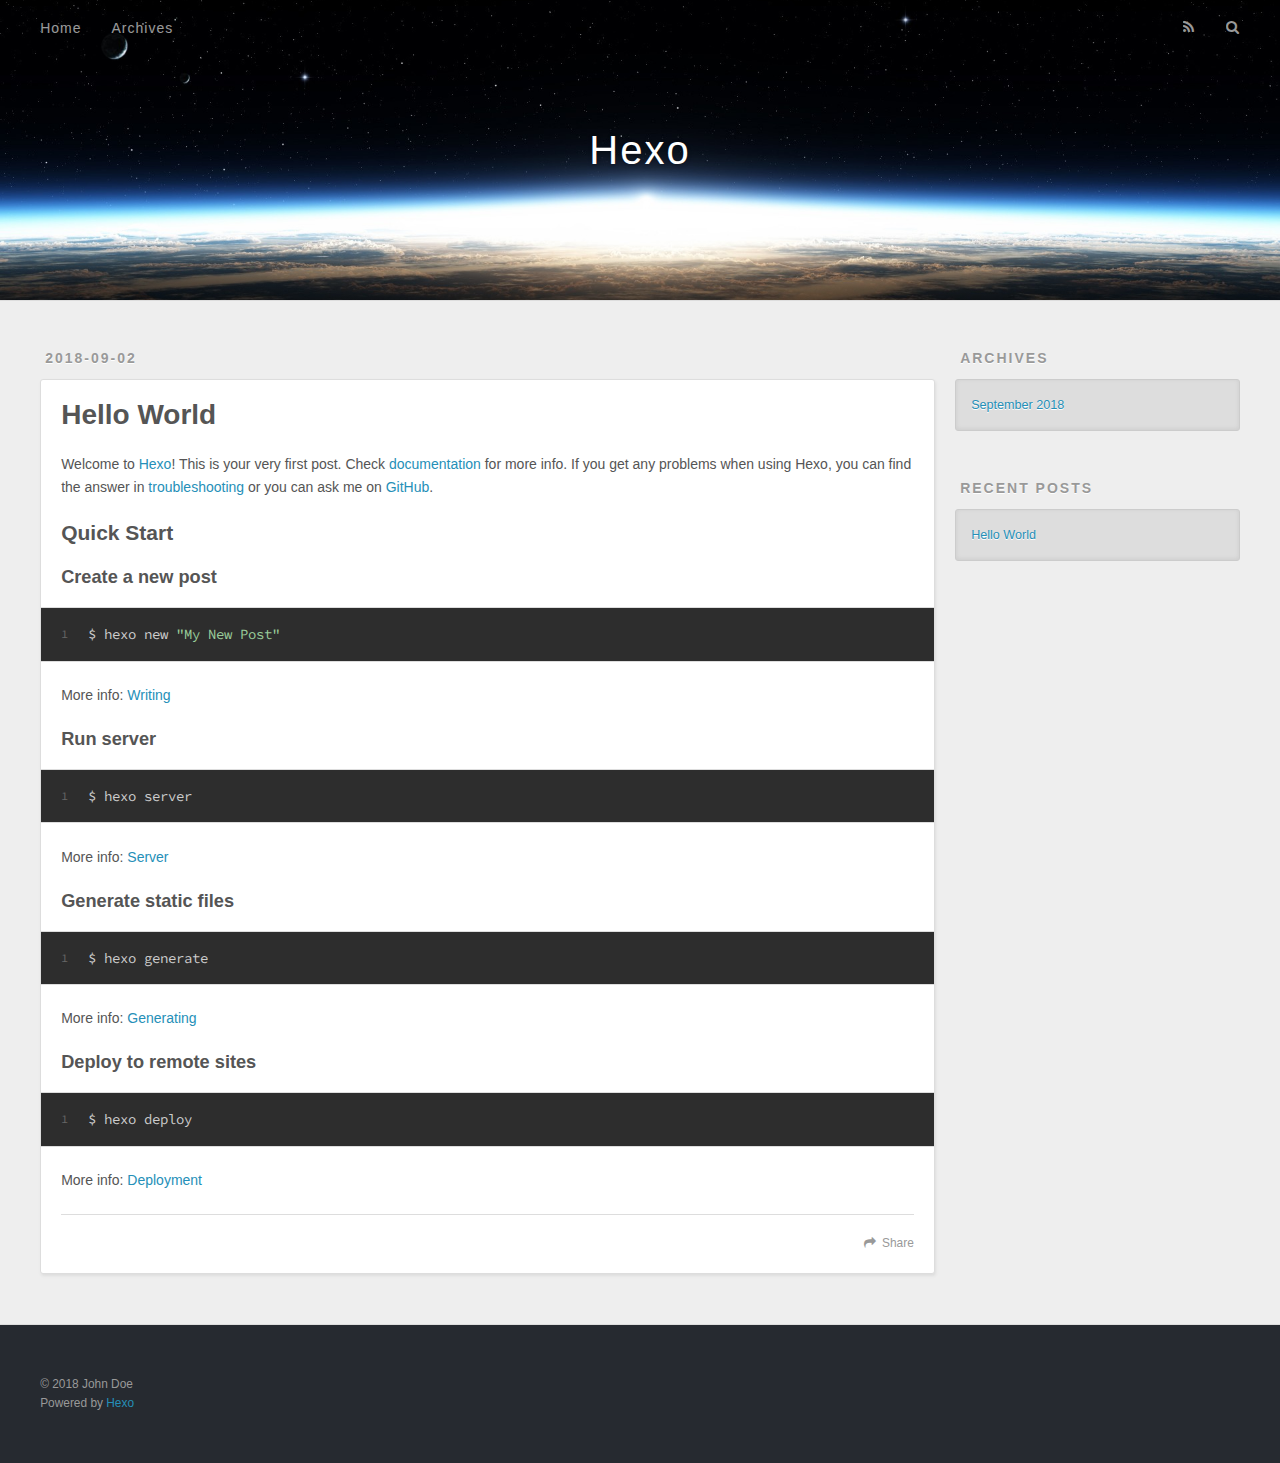
==== index.html @ bed04a7a "Site updated: 2018-09-02 16:09:46" ====
<!DOCTYPE html>
<html>
<head>
  <meta charset="utf-8">
  

  
  <title>Hexo</title>
  <meta name="viewport" content="width=device-width, initial-scale=1, maximum-scale=1">
  <meta property="og:type" content="website">
<meta property="og:title" content="Hexo">
<meta property="og:url" content="http://yoursite.com/index.html">
<meta property="og:site_name" content="Hexo">
<meta property="og:locale" content="default">
<meta name="twitter:card" content="summary">
<meta name="twitter:title" content="Hexo">
  
    <link rel="alternate" href="/atom.xml" title="Hexo" type="application/atom+xml">
  
  
    <link rel="icon" href="/favicon.png">
  
  
    <link href="//fonts.googleapis.com/css?family=Source+Code+Pro" rel="stylesheet" type="text/css">
  
  <link rel="stylesheet" href="/css/style.css">
</head>

<body>
  <div id="container">
    <div id="wrap">
      <header id="header">
  <div id="banner"></div>
  <div id="header-outer" class="outer">
    <div id="header-title" class="inner">
      <h1 id="logo-wrap">
        <a href="/" id="logo">Hexo</a>
      </h1>
      
    </div>
    <div id="header-inner" class="inner">
      <nav id="main-nav">
        <a id="main-nav-toggle" class="nav-icon"></a>
        
          <a class="main-nav-link" href="/">Home</a>
        
          <a class="main-nav-link" href="/archives">Archives</a>
        
      </nav>
      <nav id="sub-nav">
        
          <a id="nav-rss-link" class="nav-icon" href="/atom.xml" title="RSS Feed"></a>
        
        <a id="nav-search-btn" class="nav-icon" title="Search"></a>
      </nav>
      <div id="search-form-wrap">
        <form action="//google.com/search" method="get" accept-charset="UTF-8" class="search-form"><input type="search" name="q" class="search-form-input" placeholder="Search"><button type="submit" class="search-form-submit">&#xF002;</button><input type="hidden" name="sitesearch" value="http://yoursite.com"></form>
      </div>
    </div>
  </div>
</header>
      <div class="outer">
        <section id="main">
  
    <article id="post-hello-world" class="article article-type-post" itemscope itemprop="blogPost">
  <div class="article-meta">
    <a href="/2018/09/02/hello-world/" class="article-date">
  <time datetime="2018-09-02T07:50:26.302Z" itemprop="datePublished">2018-09-02</time>
</a>
    
  </div>
  <div class="article-inner">
    
    
      <header class="article-header">
        
  
    <h1 itemprop="name">
      <a class="article-title" href="/2018/09/02/hello-world/">Hello World</a>
    </h1>
  

      </header>
    
    <div class="article-entry" itemprop="articleBody">
      
        <p>Welcome to <a href="https://hexo.io/" target="_blank" rel="noopener">Hexo</a>! This is your very first post. Check <a href="https://hexo.io/docs/" target="_blank" rel="noopener">documentation</a> for more info. If you get any problems when using Hexo, you can find the answer in <a href="https://hexo.io/docs/troubleshooting.html" target="_blank" rel="noopener">troubleshooting</a> or you can ask me on <a href="https://github.com/hexojs/hexo/issues" target="_blank" rel="noopener">GitHub</a>.</p>
<h2 id="Quick-Start"><a href="#Quick-Start" class="headerlink" title="Quick Start"></a>Quick Start</h2><h3 id="Create-a-new-post"><a href="#Create-a-new-post" class="headerlink" title="Create a new post"></a>Create a new post</h3><figure class="highlight bash"><table><tr><td class="gutter"><pre><span class="line">1</span><br></pre></td><td class="code"><pre><span class="line">$ hexo new <span class="string">"My New Post"</span></span><br></pre></td></tr></table></figure>
<p>More info: <a href="https://hexo.io/docs/writing.html" target="_blank" rel="noopener">Writing</a></p>
<h3 id="Run-server"><a href="#Run-server" class="headerlink" title="Run server"></a>Run server</h3><figure class="highlight bash"><table><tr><td class="gutter"><pre><span class="line">1</span><br></pre></td><td class="code"><pre><span class="line">$ hexo server</span><br></pre></td></tr></table></figure>
<p>More info: <a href="https://hexo.io/docs/server.html" target="_blank" rel="noopener">Server</a></p>
<h3 id="Generate-static-files"><a href="#Generate-static-files" class="headerlink" title="Generate static files"></a>Generate static files</h3><figure class="highlight bash"><table><tr><td class="gutter"><pre><span class="line">1</span><br></pre></td><td class="code"><pre><span class="line">$ hexo generate</span><br></pre></td></tr></table></figure>
<p>More info: <a href="https://hexo.io/docs/generating.html" target="_blank" rel="noopener">Generating</a></p>
<h3 id="Deploy-to-remote-sites"><a href="#Deploy-to-remote-sites" class="headerlink" title="Deploy to remote sites"></a>Deploy to remote sites</h3><figure class="highlight bash"><table><tr><td class="gutter"><pre><span class="line">1</span><br></pre></td><td class="code"><pre><span class="line">$ hexo deploy</span><br></pre></td></tr></table></figure>
<p>More info: <a href="https://hexo.io/docs/deployment.html" target="_blank" rel="noopener">Deployment</a></p>

      
    </div>
    <footer class="article-footer">
      <a data-url="http://yoursite.com/2018/09/02/hello-world/" data-id="cjlkksanm0000q4yi7yy5j9jj" class="article-share-link">Share</a>
      
      
    </footer>
  </div>
  
</article>


  


</section>
        
          <aside id="sidebar">
  
    

  
    

  
    
  
    
  <div class="widget-wrap">
    <h3 class="widget-title">Archives</h3>
    <div class="widget">
      <ul class="archive-list"><li class="archive-list-item"><a class="archive-list-link" href="/archives/2018/09/">September 2018</a></li></ul>
    </div>
  </div>


  
    
  <div class="widget-wrap">
    <h3 class="widget-title">Recent Posts</h3>
    <div class="widget">
      <ul>
        
          <li>
            <a href="/2018/09/02/hello-world/">Hello World</a>
          </li>
        
      </ul>
    </div>
  </div>

  
</aside>
        
      </div>
      <footer id="footer">
  
  <div class="outer">
    <div id="footer-info" class="inner">
      &copy; 2018 John Doe<br>
      Powered by <a href="http://hexo.io/" target="_blank">Hexo</a>
    </div>
  </div>
</footer>
    </div>
    <nav id="mobile-nav">
  
    <a href="/" class="mobile-nav-link">Home</a>
  
    <a href="/archives" class="mobile-nav-link">Archives</a>
  
</nav>
    

<script src="//ajax.googleapis.com/ajax/libs/jquery/2.0.3/jquery.min.js"></script>


  <link rel="stylesheet" href="/fancybox/jquery.fancybox.css">
  <script src="/fancybox/jquery.fancybox.pack.js"></script>


<script src="/js/script.js"></script>



  </div>
</body>
</html>
---- css/style.css ----
body {
  width: 100%;
}
body:before,
body:after {
  content: "";
  display: table;
}
body:after {
  clear: both;
}
html,
body,
div,
span,
applet,
object,
iframe,
h1,
h2,
h3,
h4,
h5,
h6,
p,
blockquote,
pre,
a,
abbr,
acronym,
address,
big,
cite,
code,
del,
dfn,
em,
img,
ins,
kbd,
q,
s,
samp,
small,
strike,
strong,
sub,
sup,
tt,
var,
dl,
dt,
dd,
ol,
ul,
li,
fieldset,
form,
label,
legend,
table,
caption,
tbody,
tfoot,
thead,
tr,
th,
td {
  margin: 0;
  padding: 0;
  border: 0;
  outline: 0;
  font-weight: inherit;
  font-style: inherit;
  font-family: inherit;
  font-size: 100%;
  vertical-align: baseline;
}
body {
  line-height: 1;
  color: #000;
  background: #fff;
}
ol,
ul {
  list-style: none;
}
table {
  border-collapse: separate;
  border-spacing: 0;
  vertical-align: middle;
}
caption,
th,
td {
  text-align: left;
  font-weight: normal;
  vertical-align: middle;
}
a img {
  border: none;
}
input,
button {
  margin: 0;
  padding: 0;
}
input::-moz-focus-inner,
button::-moz-focus-inner {
  border: 0;
  padding: 0;
}
@font-face {
  font-family: FontAwesome;
  font-style: normal;
  font-weight: normal;
  src: url("fonts/fontawesome-webfont.eot?v=#4.0.3");
  src: url("fonts/fontawesome-webfont.eot?#iefix&v=#4.0.3") format("embedded-opentype"), url("fonts/fontawesome-webfont.woff?v=#4.0.3") format("woff"), url("fonts/fontawesome-webfont.ttf?v=#4.0.3") format("truetype"), url("fonts/fontawesome-webfont.svg#fontawesomeregular?v=#4.0.3") format("svg");
}
html,
body,
#container {
  height: 100%;
}
body {
  background: #eee;
  font: 14px -apple-system, BlinkMacSystemFont, "Segoe UI", "Roboto", "Oxygen", "Ubuntu", "Cantarell", "Fira Sans", "Droid Sans", "Helvetica Neue", sans-serif;
  -webkit-text-size-adjust: 100%;
}
.outer {
  max-width: 1220px;
  margin: 0 auto;
  padding: 0 20px;
}
.outer:before,
.outer:after {
  content: "";
  display: table;
}
.outer:after {
  clear: both;
}
.inner {
  display: inline;
  float: left;
  width: 98.33333333333333%;
  margin: 0 0.833333333333333%;
}
.left,
.alignleft {
  float: left;
}
.right,
.alignright {
  float: right;
}
.clear {
  clear: both;
}
#container {
  position: relative;
}
.mobile-nav-on {
  overflow: hidden;
}
#wrap {
  height: 100%;
  width: 100%;
  position: absolute;
  top: 0;
  left: 0;
  -webkit-transition: 0.2s ease-out;
  -moz-transition: 0.2s ease-out;
  -ms-transition: 0.2s ease-out;
  transition: 0.2s ease-out;
  z-index: 1;
  background: #eee;
}
.mobile-nav-on #wrap {
  left: 280px;
}
@media screen and (min-width: 768px) {
  #main {
    display: inline;
    float: left;
    width: 73.33333333333333%;
    margin: 0 0.833333333333333%;
  }
}
.article-date,
.article-category-link,
.archive-year,
.widget-title {
  text-decoration: none;
  text-transform: uppercase;
  letter-spacing: 2px;
  color: #999;
  margin-bottom: 1em;
  margin-left: 5px;
  line-height: 1em;
  text-shadow: 0 1px #fff;
  font-weight: bold;
}
.article-inner,
.archive-article-inner {
  background: #fff;
  -webkit-box-shadow: 1px 2px 3px #ddd;
  box-shadow: 1px 2px 3px #ddd;
  border: 1px solid #ddd;
  border-radius: 3px;
}
.article-entry h1,
.widget h1 {
  font-size: 2em;
}
.article-entry h2,
.widget h2 {
  font-size: 1.5em;
}
.article-entry h3,
.widget h3 {
  font-size: 1.3em;
}
.article-entry h4,
.widget h4 {
  font-size: 1.2em;
}
.article-entry h5,
.widget h5 {
  font-size: 1em;
}
.article-entry h6,
.widget h6 {
  font-size: 1em;
  color: #999;
}
.article-entry hr,
.widget hr {
  border: 1px dashed #ddd;
}
.article-entry strong,
.widget strong {
  font-weight: bold;
}
.article-entry em,
.widget em,
.article-entry cite,
.widget cite {
  font-style: italic;
}
.article-entry sup,
.widget sup,
.article-entry sub,
.widget sub {
  font-size: 0.75em;
  line-height: 0;
  position: relative;
  vertical-align: baseline;
}
.article-entry sup,
.widget sup {
  top: -0.5em;
}
.article-entry sub,
.widget sub {
  bottom: -0.2em;
}
.article-entry small,
.widget small {
  font-size: 0.85em;
}
.article-entry acronym,
.widget acronym,
.article-entry abbr,
.widget abbr {
  border-bottom: 1px dotted;
}
.article-entry ul,
.widget ul,
.article-entry ol,
.widget ol,
.article-entry dl,
.widget dl {
  margin: 0 20px;
  line-height: 1.6em;
}
.article-entry ul ul,
.widget ul ul,
.article-entry ol ul,
.widget ol ul,
.article-entry ul ol,
.widget ul ol,
.article-entry ol ol,
.widget ol ol {
  margin-top: 0;
  margin-bottom: 0;
}
.article-entry ul,
.widget ul {
  list-style: disc;
}
.article-entry ol,
.widget ol {
  list-style: decimal;
}
.article-entry dt,
.widget dt {
  font-weight: bold;
}
#header {
  height: 300px;
  position: relative;
  border-bottom: 1px solid #ddd;
}
#header:before,
#header:after {
  content: "";
  position: absolute;
  left: 0;
  right: 0;
  height: 40px;
}
#header:before {
  top: 0;
  background: -webkit-linear-gradient(rgba(0,0,0,0.2), transparent);
  background: -moz-linear-gradient(rgba(0,0,0,0.2), transparent);
  background: -ms-linear-gradient(rgba(0,0,0,0.2), transparent);
  background: linear-gradient(rgba(0,0,0,0.2), transparent);
}
#header:after {
  bottom: 0;
  background: -webkit-linear-gradient(transparent, rgba(0,0,0,0.2));
  background: -moz-linear-gradient(transparent, rgba(0,0,0,0.2));
  background: -ms-linear-gradient(transparent, rgba(0,0,0,0.2));
  background: linear-gradient(transparent, rgba(0,0,0,0.2));
}
#header-outer {
  height: 100%;
  position: relative;
}
#header-inner {
  position: relative;
  overflow: hidden;
}
#banner {
  position: absolute;
  top: 0;
  left: 0;
  width: 100%;
  height: 100%;
  background: url("images/banner.jpg") center #000;
  -webkit-background-size: cover;
  -moz-background-size: cover;
  background-size: cover;
  z-index: -1;
}
#header-title {
  text-align: center;
  height: 40px;
  position: absolute;
  top: 50%;
  left: 0;
  margin-top: -20px;
}
#logo,
#subtitle {
  text-decoration: none;
  color: #fff;
  font-weight: 300;
  text-shadow: 0 1px 4px rgba(0,0,0,0.3);
}
#logo {
  font-size: 40px;
  line-height: 40px;
  letter-spacing: 2px;
}
#subtitle {
  font-size: 16px;
  line-height: 16px;
  letter-spacing: 1px;
}
#subtitle-wrap {
  margin-top: 16px;
}
#main-nav {
  float: left;
  margin-left: -15px;
}
.nav-icon,
.main-nav-link {
  float: left;
  color: #fff;
  opacity: 0.6;
  text-decoration: none;
  text-shadow: 0 1px rgba(0,0,0,0.2);
  -webkit-transition: opacity 0.2s;
  -moz-transition: opacity 0.2s;
  -ms-transition: opacity 0.2s;
  transition: opacity 0.2s;
  display: block;
  padding: 20px 15px;
}
.nav-icon:hover,
.main-nav-link:hover {
  opacity: 1;
}
.nav-icon {
  font-family: FontAwesome;
  text-align: center;
  font-size: 14px;
  width: 14px;
  height: 14px;
  padding: 20px 15px;
  position: relative;
  cursor: pointer;
}
.main-nav-link {
  font-weight: 300;
  letter-spacing: 1px;
}
@media screen and (max-width: 479px) {
  .main-nav-link {
    display: none;
  }
}
#main-nav-toggle {
  display: none;
}
#main-nav-toggle:before {
  content: "\f0c9";
}
@media screen and (max-width: 479px) {
  #main-nav-toggle {
    display: block;
  }
}
#sub-nav {
  float: right;
  margin-right: -15px;
}
#nav-rss-link:before {
  content: "\f09e";
}
#nav-search-btn:before {
  content: "\f002";
}
#search-form-wrap {
  position: absolute;
  top: 15px;
  width: 150px;
  height: 30px;
  right: -150px;
  opacity: 0;
  -webkit-transition: 0.2s ease-out;
  -moz-transition: 0.2s ease-out;
  -ms-transition: 0.2s ease-out;
  transition: 0.2s ease-out;
}
#search-form-wrap.on {
  opacity: 1;
  right: 0;
}
@media screen and (max-width: 479px) {
  #search-form-wrap {
    width: 100%;
    right: -100%;
  }
}
.search-form {
  position: absolute;
  top: 0;
  left: 0;
  right: 0;
  background: #fff;
  padding: 5px 15px;
  border-radius: 15px;
  -webkit-box-shadow: 0 0 10px rgba(0,0,0,0.3);
  box-shadow: 0 0 10px rgba(0,0,0,0.3);
}
.search-form-input {
  border: none;
  background: none;
  color: #555;
  width: 100%;
  font: 13px -apple-system, BlinkMacSystemFont, "Segoe UI", "Roboto", "Oxygen", "Ubuntu", "Cantarell", "Fira Sans", "Droid Sans", "Helvetica Neue", sans-serif;
  outline: none;
}
.search-form-input::-webkit-search-results-decoration,
.search-form-input::-webkit-search-cancel-button {
  -webkit-appearance: none;
}
.search-form-submit {
  position: absolute;
  top: 50%;
  right: 10px;
  margin-top: -7px;
  font: 13px FontAwesome;
  border: none;
  background: none;
  color: #bbb;
  cursor: pointer;
}
.search-form-submit:hover,
.search-form-submit:focus {
  color: #777;
}
.article {
  margin: 50px 0;
}
.article-inner {
  overflow: hidden;
}
.article-meta:before,
.article-meta:after {
  content: "";
  display: table;
}
.article-meta:after {
  clear: both;
}
.article-date {
  float: left;
}
.article-category {
  float: left;
  line-height: 1em;
  color: #ccc;
  text-shadow: 0 1px #fff;
  margin-left: 8px;
}
.article-category:before {
  content: "\2022";
}
.article-category-link {
  margin: 0 12px 1em;
}
.article-header {
  padding: 20px 20px 0;
}
.article-title {
  text-decoration: none;
  font-size: 2em;
  font-weight: bold;
  color: #555;
  line-height: 1.1em;
  -webkit-transition: color 0.2s;
  -moz-transition: color 0.2s;
  -ms-transition: color 0.2s;
  transition: color 0.2s;
}
a.article-title:hover {
  color: #258fb8;
}
.article-entry {
  color: #555;
  padding: 0 20px;
}
.article-entry:before,
.article-entry:after {
  content: "";
  display: table;
}
.article-entry:after {
  clear: both;
}
.article-entry p,
.article-entry table {
  line-height: 1.6em;
  margin: 1.6em 0;
}
.article-entry h1,
.article-entry h2,
.article-entry h3,
.article-entry h4,
.article-entry h5,
.article-entry h6 {
  font-weight: bold;
}
.article-entry h1,
.article-entry h2,
.article-entry h3,
.article-entry h4,
.article-entry h5,
.article-entry h6 {
  line-height: 1.1em;
  margin: 1.1em 0;
}
.article-entry a {
  color: #258fb8;
  text-decoration: none;
}
.article-entry a:hover {
  text-decoration: underline;
}
.article-entry ul,
.article-entry ol,
.article-entry dl {
  margin-top: 1.6em;
  margin-bottom: 1.6em;
}
.article-entry img,
.article-entry video {
  max-width: 100%;
  height: auto;
  display: block;
  margin: auto;
}
.article-entry iframe {
  border: none;
}
.article-entry table {
  width: 100%;
  border-collapse: collapse;
  border-spacing: 0;
}
.article-entry th {
  font-weight: bold;
  border-bottom: 3px solid #ddd;
  padding-bottom: 0.5em;
}
.article-entry td {
  border-bottom: 1px solid #ddd;
  padding: 10px 0;
}
.article-entry blockquote {
  font-family: Georgia, "Times New Roman", serif;
  font-size: 1.4em;
  margin: 1.6em 20px;
  text-align: center;
}
.article-entry blockquote footer {
  font-size: 14px;
  margin: 1.6em 0;
  font-family: -apple-system, BlinkMacSystemFont, "Segoe UI", "Roboto", "Oxygen", "Ubuntu", "Cantarell", "Fira Sans", "Droid Sans", "Helvetica Neue", sans-serif;
}
.article-entry blockquote footer cite:before {
  content: "—";
  padding: 0 0.5em;
}
.article-entry .pullquote {
  text-align: left;
  width: 45%;
  margin: 0;
}
.article-entry .pullquote.left {
  margin-left: 0.5em;
  margin-right: 1em;
}
.article-entry .pullquote.right {
  margin-right: 0.5em;
  margin-left: 1em;
}
.article-entry .caption {
  color: #999;
  display: block;
  font-size: 0.9em;
  margin-top: 0.5em;
  position: relative;
  text-align: center;
}
.article-entry .video-container {
  position: relative;
  padding-top: 56.25%;
  height: 0;
  overflow: hidden;
}
.article-entry .video-container iframe,
.article-entry .video-container object,
.article-entry .video-container embed {
  position: absolute;
  top: 0;
  left: 0;
  width: 100%;
  height: 100%;
  margin-top: 0;
}
.article-more-link a {
  display: inline-block;
  line-height: 1em;
  padding: 6px 15px;
  border-radius: 15px;
  background: #eee;
  color: #999;
  text-shadow: 0 1px #fff;
  text-decoration: none;
}
.article-more-link a:hover {
  background: #258fb8;
  color: #fff;
  text-decoration: none;
  text-shadow: 0 1px #1e7293;
}
.article-footer {
  font-size: 0.85em;
  line-height: 1.6em;
  border-top: 1px solid #ddd;
  padding-top: 1.6em;
  margin: 0 20px 20px;
}
.article-footer:before,
.article-footer:after {
  content: "";
  display: table;
}
.article-footer:after {
  clear: both;
}
.article-footer a {
  color: #999;
  text-decoration: none;
}
.article-footer a:hover {
  color: #555;
}
.article-tag-list-item {
  float: left;
  margin-right: 10px;
}
.article-tag-list-link:before {
  content: "#";
}
.article-comment-link {
  float: right;
}
.article-comment-link:before {
  content: "\f075";
  font-family: FontAwesome;
  padding-right: 8px;
}
.article-share-link {
  cursor: pointer;
  float: right;
  margin-left: 20px;
}
.article-share-link:before {
  content: "\f064";
  font-family: FontAwesome;
  padding-right: 6px;
}
#article-nav {
  position: relative;
}
#article-nav:before,
#article-nav:after {
  content: "";
  display: table;
}
#article-nav:after {
  clear: both;
}
@media screen and (min-width: 768px) {
  #article-nav {
    margin: 50px 0;
  }
  #article-nav:before {
    width: 8px;
    height: 8px;
    position: absolute;
    top: 50%;
    left: 50%;
    margin-top: -4px;
    margin-left: -4px;
    content: "";
    border-radius: 50%;
    background: #ddd;
    -webkit-box-shadow: 0 1px 2px #fff;
    box-shadow: 0 1px 2px #fff;
  }
}
.article-nav-link-wrap {
  text-decoration: none;
  text-shadow: 0 1px #fff;
  color: #999;
  -webkit-box-sizing: border-box;
  -moz-box-sizing: border-box;
  box-sizing: border-box;
  margin-top: 50px;
  text-align: center;
  display: block;
}
.article-nav-link-wrap:hover {
  color: #555;
}
@media screen and (min-width: 768px) {
  .article-nav-link-wrap {
    width: 50%;
    margin-top: 0;
  }
}
@media screen and (min-width: 768px) {
  #article-nav-newer {
    float: left;
    text-align: right;
    padding-right: 20px;
  }
}
@media screen and (min-width: 768px) {
  #article-nav-older {
    float: right;
    text-align: left;
    padding-left: 20px;
  }
}
.article-nav-caption {
  text-transform: uppercase;
  letter-spacing: 2px;
  color: #ddd;
  line-height: 1em;
  font-weight: bold;
}
#article-nav-newer .article-nav-caption {
  margin-right: -2px;
}
.article-nav-title {
  font-size: 0.85em;
  line-height: 1.6em;
  margin-top: 0.5em;
}
.article-share-box {
  position: absolute;
  display: none;
  background: #fff;
  -webkit-box-shadow: 1px 2px 10px rgba(0,0,0,0.2);
  box-shadow: 1px 2px 10px rgba(0,0,0,0.2);
  border-radius: 3px;
  margin-left: -145px;
  overflow: hidden;
  z-index: 1;
}
.article-share-box.on {
  display: block;
}
.article-share-input {
  width: 100%;
  background: none;
  -webkit-box-sizing: border-box;
  -moz-box-sizing: border-box;
  box-sizing: border-box;
  font: 14px -apple-system, BlinkMacSystemFont, "Segoe UI", "Roboto", "Oxygen", "Ubuntu", "Cantarell", "Fira Sans", "Droid Sans", "Helvetica Neue", sans-serif;
  padding: 0 15px;
  color: #555;
  outline: none;
  border: 1px solid #ddd;
  border-radius: 3px 3px 0 0;
  height: 36px;
  line-height: 36px;
}
.article-share-links {
  background: #eee;
}
.article-share-links:before,
.article-share-links:after {
  content: "";
  display: table;
}
.article-share-links:after {
  clear: both;
}
.article-share-twitter,
.article-share-facebook,
.article-share-pinterest,
.article-share-google {
  width: 50px;
  height: 36px;
  display: block;
  float: left;
  position: relative;
  color: #999;
  text-shadow: 0 1px #fff;
}
.article-share-twitter:before,
.article-share-facebook:before,
.article-share-pinterest:before,
.article-share-google:before {
  font-size: 20px;
  font-family: FontAwesome;
  width: 20px;
  height: 20px;
  position: absolute;
  top: 50%;
  left: 50%;
  margin-top: -10px;
  margin-left: -10px;
  text-align: center;
}
.article-share-twitter:hover,
.article-share-facebook:hover,
.article-share-pinterest:hover,
.article-share-google:hover {
  color: #fff;
}
.article-share-twitter:before {
  content: "\f099";
}
.article-share-twitter:hover {
  background: #00aced;
  text-shadow: 0 1px #008abe;
}
.article-share-facebook:before {
  content: "\f09a";
}
.article-share-facebook:hover {
  background: #3b5998;
  text-shadow: 0 1px #2f477a;
}
.article-share-pinterest:before {
  content: "\f0d2";
}
.article-share-pinterest:hover {
  background: #cb2027;
  text-shadow: 0 1px #a21a1f;
}
.article-share-google:before {
  content: "\f0d5";
}
.article-share-google:hover {
  background: #dd4b39;
  text-shadow: 0 1px #be3221;
}
.article-gallery {
  background: #000;
  position: relative;
}
.article-gallery-photos {
  position: relative;
  overflow: hidden;
}
.article-gallery-img {
  display: none;
  max-width: 100%;
}
.article-gallery-img:first-child {
  display: block;
}
.article-gallery-img.loaded {
  position: absolute;
  display: block;
}
.article-gallery-img img {
  display: block;
  max-width: 100%;
  margin: 0 auto;
}
#comments {
  background: #fff;
  -webkit-box-shadow: 1px 2px 3px #ddd;
  box-shadow: 1px 2px 3px #ddd;
  padding: 20px;
  border: 1px solid #ddd;
  border-radius: 3px;
  margin: 50px 0;
}
#comments a {
  color: #258fb8;
}
.archives-wrap {
  margin: 50px 0;
}
.archives:before,
.archives:after {
  content: "";
  display: table;
}
.archives:after {
  clear: both;
}
.archive-year-wrap {
  margin-bottom: 1em;
}
.archives {
  -webkit-column-gap: 10px;
  -moz-column-gap: 10px;
  column-gap: 10px;
}
@media screen and (min-width: 480px) and (max-width: 767px) {
  .archives {
    -webkit-column-count: 2;
    -moz-column-count: 2;
    column-count: 2;
  }
}
@media screen and (min-width: 768px) {
  .archives {
    -webkit-column-count: 3;
    -moz-column-count: 3;
    column-count: 3;
  }
}
.archive-article {
  -webkit-column-break-inside: avoid;
  page-break-inside: avoid;
  overflow: hidden;
  break-inside: avoid-column;
}
.archive-article-inner {
  padding: 10px;
  margin-bottom: 15px;
}
.archive-article-title {
  text-decoration: none;
  font-weight: bold;
  color: #555;
  -webkit-transition: color 0.2s;
  -moz-transition: color 0.2s;
  -ms-transition: color 0.2s;
  transition: color 0.2s;
  line-height: 1.6em;
}
.archive-article-title:hover {
  color: #258fb8;
}
.archive-article-footer {
  margin-top: 1em;
}
.archive-article-date {
  color: #999;
  text-decoration: none;
  font-size: 0.85em;
  line-height: 1em;
  margin-bottom: 0.5em;
  display: block;
}
#page-nav {
  margin: 50px auto;
  background: #fff;
  -webkit-box-shadow: 1px 2px 3px #ddd;
  box-shadow: 1px 2px 3px #ddd;
  border: 1px solid #ddd;
  border-radius: 3px;
  text-align: center;
  color: #999;
  overflow: hidden;
}
#page-nav:before,
#page-nav:after {
  content: "";
  display: table;
}
#page-nav:after {
  clear: both;
}
#page-nav a,
#page-nav span {
  padding: 10px 20px;
  line-height: 1;
  height: 2ex;
}
#page-nav a {
  color: #999;
  text-decoration: none;
}
#page-nav a:hover {
  background: #999;
  color: #fff;
}
#page-nav .prev {
  float: left;
}
#page-nav .next {
  float: right;
}
#page-nav .page-number {
  display: inline-block;
}
@media screen and (max-width: 479px) {
  #page-nav .page-number {
    display: none;
  }
}
#page-nav .current {
  color: #555;
  font-weight: bold;
}
#page-nav .space {
  color: #ddd;
}
#footer {
  background: #262a30;
  padding: 50px 0;
  border-top: 1px solid #ddd;
  color: #999;
}
#footer a {
  color: #258fb8;
  text-decoration: none;
}
#footer a:hover {
  text-decoration: underline;
}
#footer-info {
  line-height: 1.6em;
  font-size: 0.85em;
}
.article-entry pre,
.article-entry .highlight {
  background: #2d2d2d;
  margin: 0 -20px;
  padding: 15px 20px;
  border-style: solid;
  border-color: #ddd;
  border-width: 1px 0;
  overflow: auto;
  color: #ccc;
  line-height: 22.400000000000002px;
}
.article-entry .highlight .gutter pre,
.article-entry .gist .gist-file .gist-data .line-numbers {
  color: #666;
  font-size: 0.85em;
}
.article-entry pre,
.article-entry code {
  font-family: "Source Code Pro", Consolas, Monaco, Menlo, Consolas, monospace;
}
.article-entry code {
  background: #eee;
  text-shadow: 0 1px #fff;
  padding: 0 0.3em;
}
.article-entry pre code {
  background: none;
  text-shadow: none;
  padding: 0;
}
.article-entry .highlight pre {
  border: none;
  margin: 0;
  padding: 0;
}
.article-entry .highlight table {
  margin: 0;
  width: auto;
}
.article-entry .highlight td {
  border: none;
  padding: 0;
}
.article-entry .highlight figcaption {
  font-size: 0.85em;
  color: #999;
  line-height: 1em;
  margin-bottom: 1em;
}
.article-entry .highlight figcaption:before,
.article-entry .highlight figcaption:after {
  content: "";
  display: table;
}
.article-entry .highlight figcaption:after {
  clear: both;
}
.article-entry .highlight figcaption a {
  float: right;
}
.article-entry .highlight .gutter pre {
  text-align: right;
  padding-right: 20px;
}
.article-entry .highlight .line {
  height: 22.400000000000002px;
}
.article-entry .highlight .line.marked {
  background: #515151;
}
.article-entry .gist {
  margin: 0 -20px;
  border-style: solid;
  border-color: #ddd;
  border-width: 1px 0;
  background: #2d2d2d;
  padding: 15px 20px 15px 0;
}
.article-entry .gist .gist-file {
  border: none;
  font-family: "Source Code Pro", Consolas, Monaco, Menlo, Consolas, monospace;
  margin: 0;
}
.article-entry .gist .gist-file .gist-data {
  background: none;
  border: none;
}
.article-entry .gist .gist-file .gist-data .line-numbers {
  background: none;
  border: none;
  padding: 0 20px 0 0;
}
.article-entry .gist .gist-file .gist-data .line-data {
  padding: 0 !important;
}
.article-entry .gist .gist-file .highlight {
  margin: 0;
  padding: 0;
  border: none;
}
.article-entry .gist .gist-file .gist-meta {
  background: #2d2d2d;
  color: #999;
  font: 0.85em -apple-system, BlinkMacSystemFont, "Segoe UI", "Roboto", "Oxygen", "Ubuntu", "Cantarell", "Fira Sans", "Droid Sans", "Helvetica Neue", sans-serif;
  text-shadow: 0 0;
  padding: 0;
  margin-top: 1em;
  margin-left: 20px;
}
.article-entry .gist .gist-file .gist-meta a {
  color: #258fb8;
  font-weight: normal;
}
.article-entry .gist .gist-file .gist-meta a:hover {
  text-decoration: underline;
}
pre .comment,
pre .title {
  color: #999;
}
pre .variable,
pre .attribute,
pre .tag,
pre .regexp,
pre .ruby .constant,
pre .xml .tag .title,
pre .xml .pi,
pre .xml .doctype,
pre .html .doctype,
pre .css .id,
pre .css .class,
pre .css .pseudo {
  color: #f2777a;
}
pre .number,
pre .preprocessor,
pre .built_in,
pre .literal,
pre .params,
pre .constant {
  color: #f99157;
}
pre .class,
pre .ruby .class .title,
pre .css .rules .attribute {
  color: #9c9;
}
pre .string,
pre .value,
pre .inheritance,
pre .header,
pre .ruby .symbol,
pre .xml .cdata {
  color: #9c9;
}
pre .css .hexcolor {
  color: #6cc;
}
pre .function,
pre .python .decorator,
pre .python .title,
pre .ruby .function .title,
pre .ruby .title .keyword,
pre .perl .sub,
pre .javascript .title,
pre .coffeescript .title {
  color: #69c;
}
pre .keyword,
pre .javascript .function {
  color: #c9c;
}
@media screen and (max-width: 479px) {
  #mobile-nav {
    position: absolute;
    top: 0;
    left: 0;
    width: 280px;
    height: 100%;
    background: #191919;
    border-right: 1px solid #fff;
  }
}
@media screen and (max-width: 479px) {
  .mobile-nav-link {
    display: block;
    color: #999;
    text-decoration: none;
    padding: 15px 20px;
    font-weight: bold;
  }
  .mobile-nav-link:hover {
    color: #fff;
  }
}
@media screen and (min-width: 768px) {
  #sidebar {
    display: inline;
    float: left;
    width: 23.333333333333332%;
    margin: 0 0.833333333333333%;
  }
}
.widget-wrap {
  margin: 50px 0;
}
.widget {
  color: #777;
  text-shadow: 0 1px #fff;
  background: #ddd;
  -webkit-box-shadow: 0 -1px 4px #ccc inset;
  box-shadow: 0 -1px 4px #ccc inset;
  border: 1px solid #ccc;
  padding: 15px;
  border-radius: 3px;
}
.widget a {
  color: #258fb8;
  text-decoration: none;
}
.widget a:hover {
  text-decoration: underline;
}
.widget ul ul,
.widget ol ul,
.widget dl ul,
.widget ul ol,
.widget ol ol,
.widget dl ol,
.widget ul dl,
.widget ol dl,
.widget dl dl {
  margin-left: 15px;
  list-style: disc;
}
.widget {
  line-height: 1.6em;
  word-wrap: break-word;
  font-size: 0.9em;
}
.widget ul,
.widget ol {
  list-style: none;
  margin: 0;
}
.widget ul ul,
.widget ol ul,
.widget ul ol,
.widget ol ol {
  margin: 0 20px;
}
.widget ul ul,
.widget ol ul {
  list-style: disc;
}
.widget ul ol,
.widget ol ol {
  list-style: decimal;
}
.category-list-count,
.tag-list-count,
.archive-list-count {
  padding-left: 5px;
  color: #999;
  font-size: 0.85em;
}
.category-list-count:before,
.tag-list-count:before,
.archive-list-count:before {
  content: "(";
}
.category-list-count:after,
.tag-list-count:after,
.archive-list-count:after {
  content: ")";
}
.tagcloud a {
  margin-right: 5px;
  display: inline-block;
}
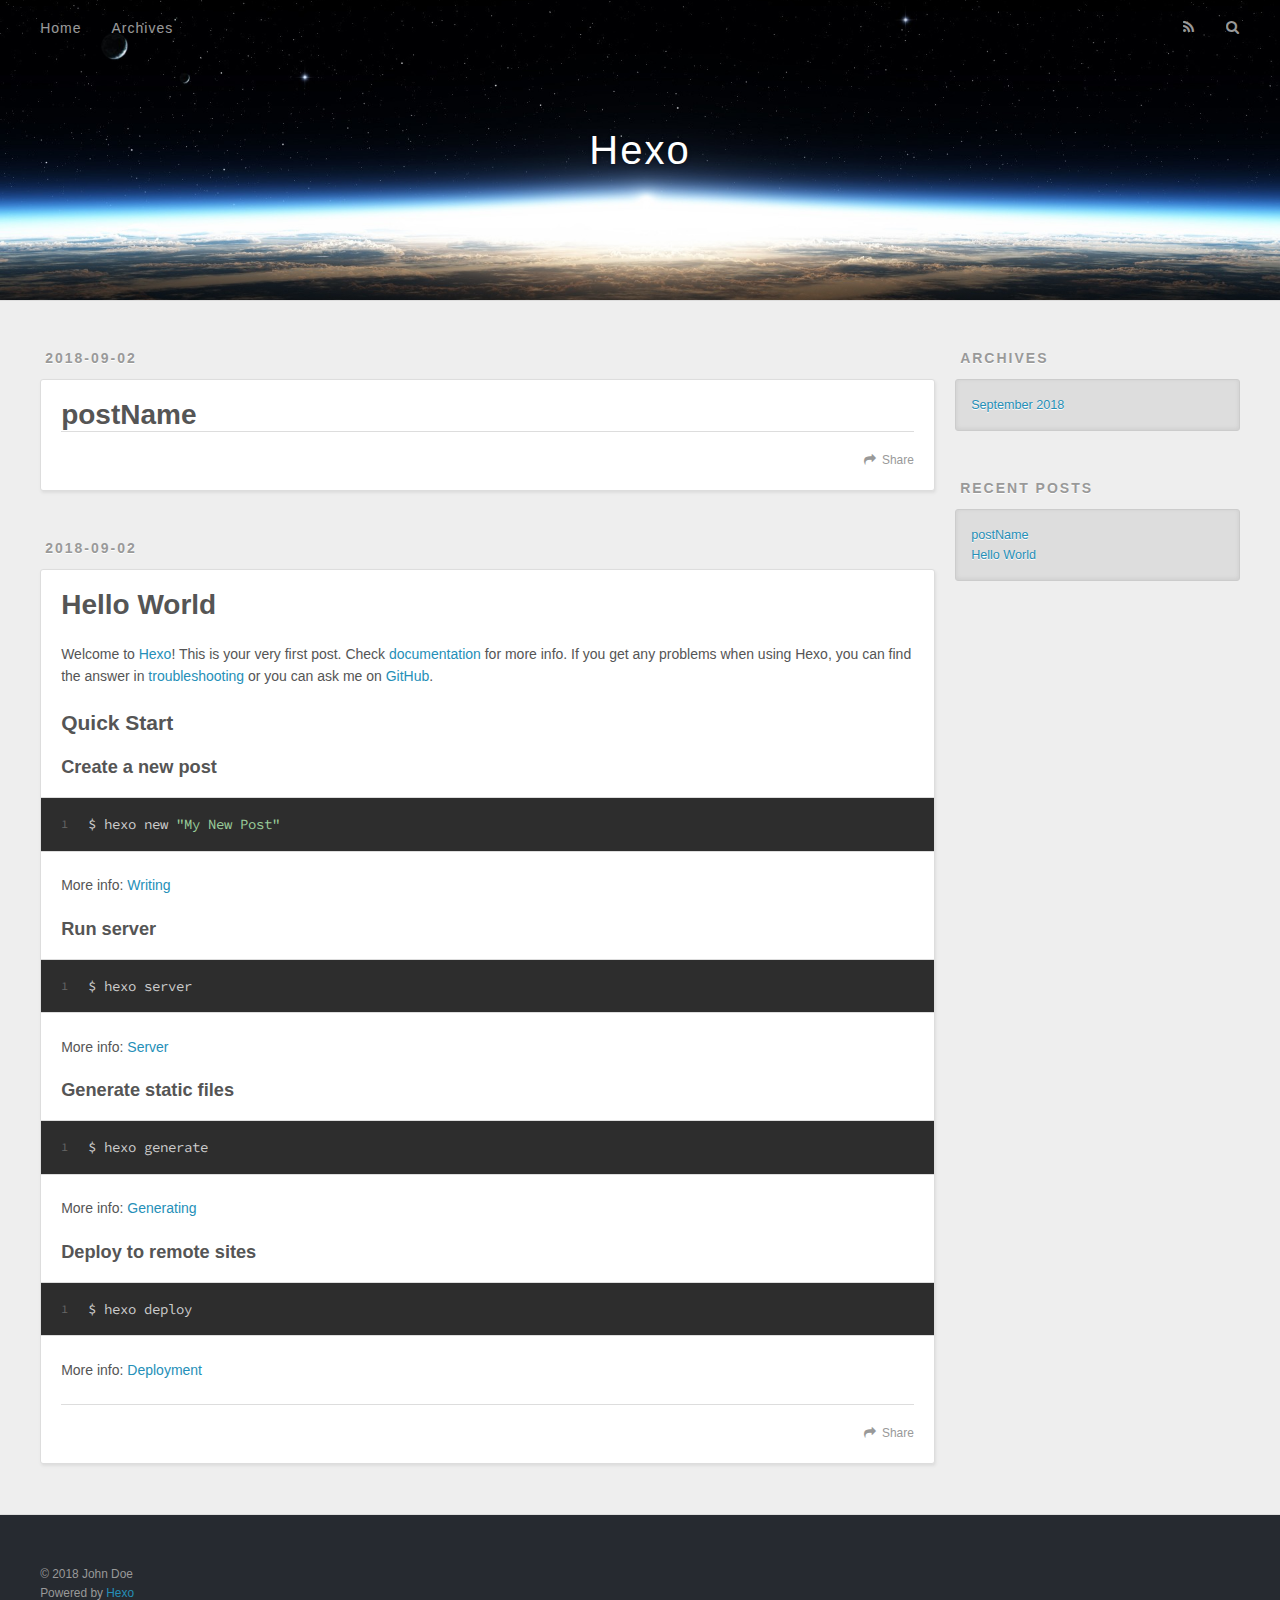
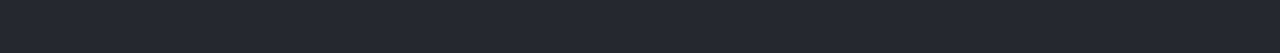
==== commit e043e996: "Site updated: 2018-09-02 16:15:46" ====
--- a/index.html
+++ b/index.html
@@ -62,6 +62,42 @@
       <div class="outer">
         <section id="main">
   
+    <article id="post-postName" class="article article-type-post" itemscope itemprop="blogPost">
+  <div class="article-meta">
+    <a href="/2018/09/02/postName/" class="article-date">
+  <time datetime="2018-09-02T08:15:15.000Z" itemprop="datePublished">2018-09-02</time>
+</a>
+    
+  </div>
+  <div class="article-inner">
+    
+    
+      <header class="article-header">
+        
+  
+    <h1 itemprop="name">
+      <a class="article-title" href="/2018/09/02/postName/">postName</a>
+    </h1>
+  
+
+      </header>
+    
+    <div class="article-entry" itemprop="articleBody">
+      
+        
+      
+    </div>
+    <footer class="article-footer">
+      <a data-url="http://yoursite.com/2018/09/02/postName/" data-id="cjlkl00c80001dyyi2e7ksfxg" class="article-share-link">Share</a>
+      
+      
+    </footer>
+  </div>
+  
+</article>
+
+
+  
     <article id="post-hello-world" class="article article-type-post" itemscope itemprop="blogPost">
   <div class="article-meta">
     <a href="/2018/09/02/hello-world/" class="article-date">
@@ -97,7 +133,7 @@
       
     </div>
     <footer class="article-footer">
-      <a data-url="http://yoursite.com/2018/09/02/hello-world/" data-id="cjlkksanm0000q4yi7yy5j9jj" class="article-share-link">Share</a>
+      <a data-url="http://yoursite.com/2018/09/02/hello-world/" data-id="cjlkl00c20000dyyi2thse2kj" class="article-share-link">Share</a>
       
       
     </footer>
@@ -138,6 +174,10 @@
       <ul>
         
           <li>
+            <a href="/2018/09/02/postName/">postName</a>
+          </li>
+        
+          <li>
             <a href="/2018/09/02/hello-world/">Hello World</a>
           </li>
         
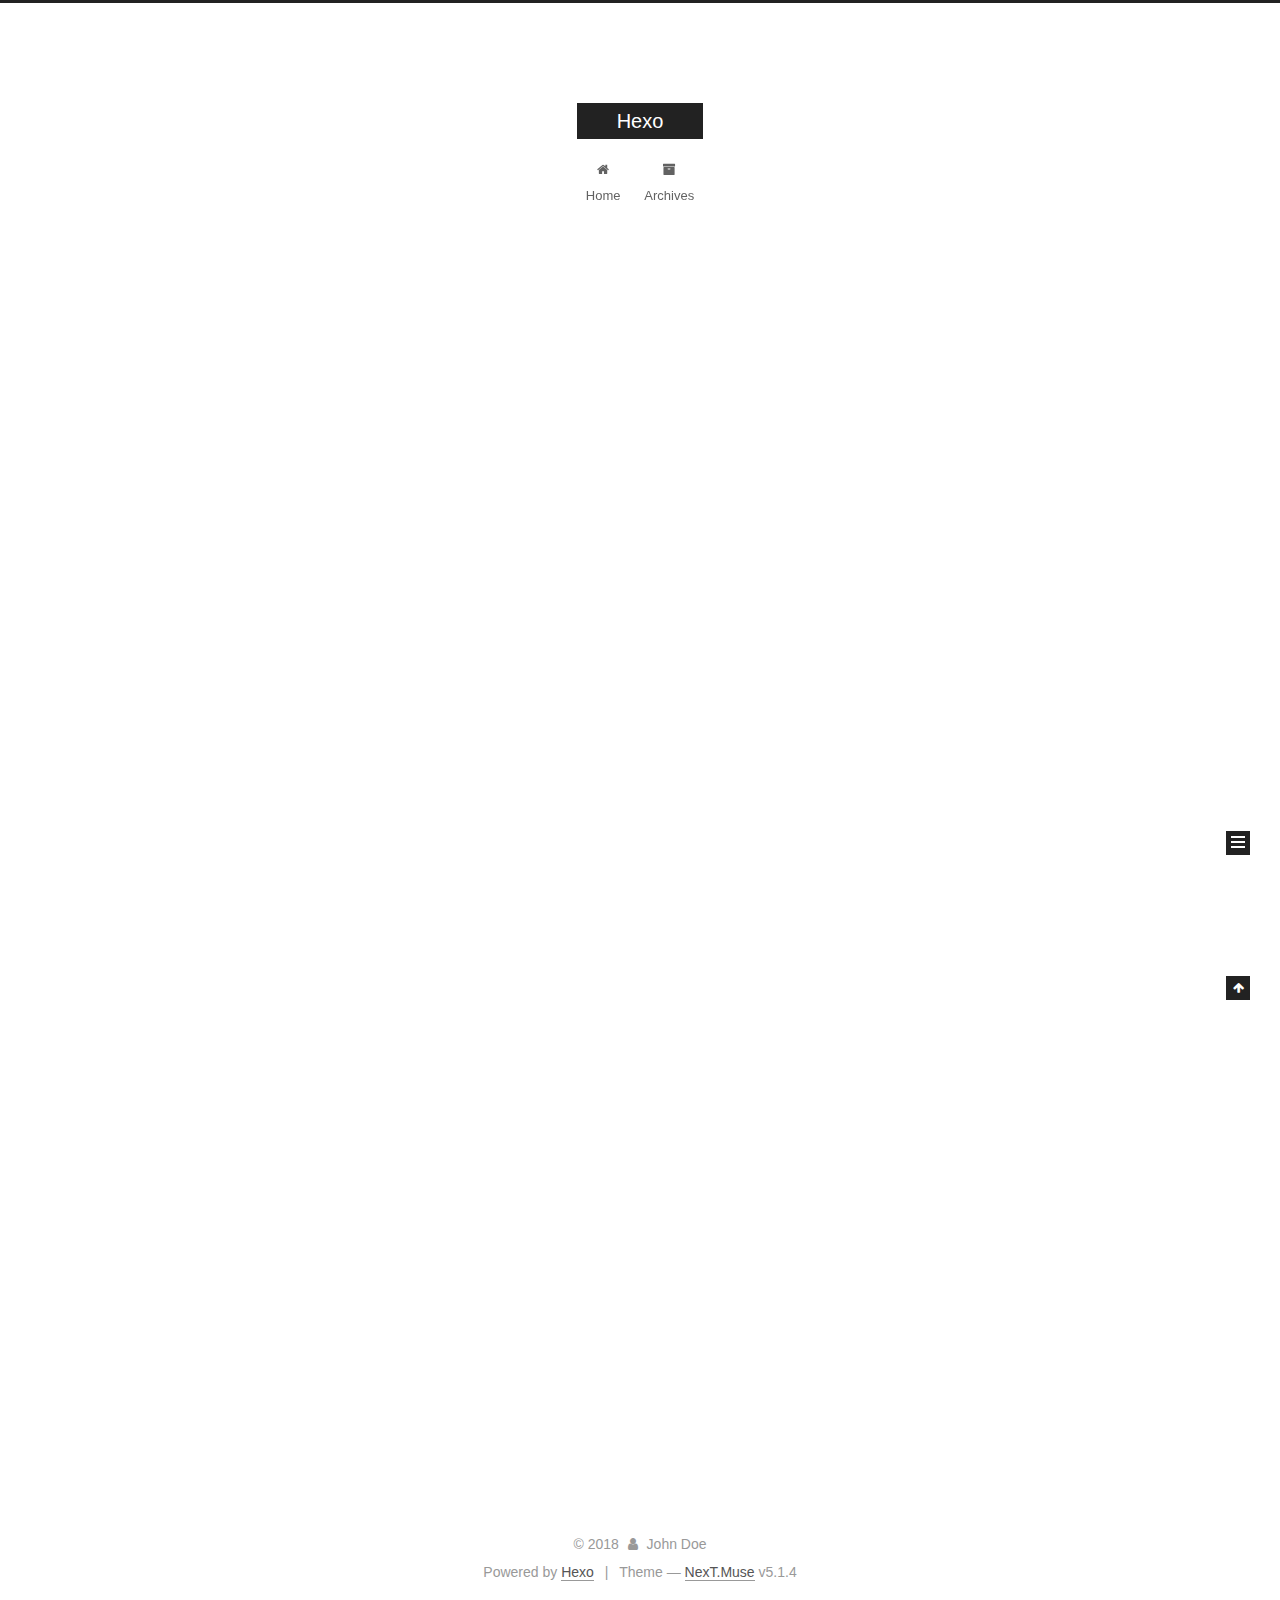
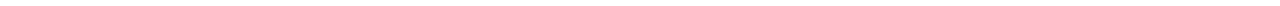
==== commit ad8a0362: "Site updated: 2018-09-02 16:17:13" ====
--- a/index.html
+++ b/index.html
@@ -1,126 +1,425 @@
 <!DOCTYPE html>
-<html>
+
+
+
+  
+
+
+<html class="theme-next muse use-motion" lang="">
 <head>
-  <meta charset="utf-8">
-  
-
-  
-  <title>Hexo</title>
-  <meta name="viewport" content="width=device-width, initial-scale=1, maximum-scale=1">
-  <meta property="og:type" content="website">
+  <meta charset="UTF-8"/>
+<meta http-equiv="X-UA-Compatible" content="IE=edge" />
+<meta name="viewport" content="width=device-width, initial-scale=1, maximum-scale=1"/>
+<meta name="theme-color" content="#222">
+
+
+
+
+
+
+
+
+
+<meta http-equiv="Cache-Control" content="no-transform" />
+<meta http-equiv="Cache-Control" content="no-siteapp" />
+
+
+
+
+
+
+
+
+
+
+
+
+
+
+
+
+  
+  
+  <link href="/lib/fancybox/source/jquery.fancybox.css?v=2.1.5" rel="stylesheet" type="text/css" />
+
+
+
+
+
+
+
+<link href="/lib/font-awesome/css/font-awesome.min.css?v=4.6.2" rel="stylesheet" type="text/css" />
+
+<link href="/css/main.css?v=5.1.4" rel="stylesheet" type="text/css" />
+
+
+  <link rel="apple-touch-icon" sizes="180x180" href="/images/apple-touch-icon-next.png?v=5.1.4">
+
+
+  <link rel="icon" type="image/png" sizes="32x32" href="/images/favicon-32x32-next.png?v=5.1.4">
+
+
+  <link rel="icon" type="image/png" sizes="16x16" href="/images/favicon-16x16-next.png?v=5.1.4">
+
+
+  <link rel="mask-icon" href="/images/logo.svg?v=5.1.4" color="#222">
+
+
+
+
+
+  <meta name="keywords" content="Hexo, NexT" />
+
+
+
+
+
+
+
+
+
+
+<meta property="og:type" content="website">
 <meta property="og:title" content="Hexo">
 <meta property="og:url" content="http://yoursite.com/index.html">
 <meta property="og:site_name" content="Hexo">
 <meta property="og:locale" content="default">
 <meta name="twitter:card" content="summary">
 <meta name="twitter:title" content="Hexo">
-  
-    <link rel="alternate" href="/atom.xml" title="Hexo" type="application/atom+xml">
-  
-  
-    <link rel="icon" href="/favicon.png">
-  
-  
-    <link href="//fonts.googleapis.com/css?family=Source+Code+Pro" rel="stylesheet" type="text/css">
-  
-  <link rel="stylesheet" href="/css/style.css">
+
+
+
+<script type="text/javascript" id="hexo.configurations">
+  var NexT = window.NexT || {};
+  var CONFIG = {
+    root: '/',
+    scheme: 'Muse',
+    version: '5.1.4',
+    sidebar: {"position":"left","display":"post","offset":12,"b2t":false,"scrollpercent":false,"onmobile":false},
+    fancybox: true,
+    tabs: true,
+    motion: {"enable":true,"async":false,"transition":{"post_block":"fadeIn","post_header":"slideDownIn","post_body":"slideDownIn","coll_header":"slideLeftIn","sidebar":"slideUpIn"}},
+    duoshuo: {
+      userId: '0',
+      author: 'Author'
+    },
+    algolia: {
+      applicationID: '',
+      apiKey: '',
+      indexName: '',
+      hits: {"per_page":10},
+      labels: {"input_placeholder":"Search for Posts","hits_empty":"We didn't find any results for the search: ${query}","hits_stats":"${hits} results found in ${time} ms"}
+    }
+  };
+</script>
+
+
+
+  <link rel="canonical" href="http://yoursite.com/"/>
+
+
+
+
+
+  <title>Hexo</title>
+  
+
+
+
+
+
+
+
+
 </head>
 
-<body>
-  <div id="container">
-    <div id="wrap">
-      <header id="header">
-  <div id="banner"></div>
-  <div id="header-outer" class="outer">
-    <div id="header-title" class="inner">
-      <h1 id="logo-wrap">
-        <a href="/" id="logo">Hexo</a>
-      </h1>
-      
+<body itemscope itemtype="http://schema.org/WebPage" lang="default">
+
+  
+  
+    
+  
+
+  <div class="container sidebar-position-left 
+  page-home">
+    <div class="headband"></div>
+
+    <header id="header" class="header" itemscope itemtype="http://schema.org/WPHeader">
+      <div class="header-inner"><div class="site-brand-wrapper">
+  <div class="site-meta ">
+    
+
+    <div class="custom-logo-site-title">
+      <a href="/"  class="brand" rel="start">
+        <span class="logo-line-before"><i></i></span>
+        <span class="site-title">Hexo</span>
+        <span class="logo-line-after"><i></i></span>
+      </a>
     </div>
-    <div id="header-inner" class="inner">
-      <nav id="main-nav">
-        <a id="main-nav-toggle" class="nav-icon"></a>
-        
-          <a class="main-nav-link" href="/">Home</a>
-        
-          <a class="main-nav-link" href="/archives">Archives</a>
-        
-      </nav>
-      <nav id="sub-nav">
-        
-          <a id="nav-rss-link" class="nav-icon" href="/atom.xml" title="RSS Feed"></a>
-        
-        <a id="nav-search-btn" class="nav-icon" title="Search"></a>
-      </nav>
-      <div id="search-form-wrap">
-        <form action="//google.com/search" method="get" accept-charset="UTF-8" class="search-form"><input type="search" name="q" class="search-form-input" placeholder="Search"><button type="submit" class="search-form-submit">&#xF002;</button><input type="hidden" name="sitesearch" value="http://yoursite.com"></form>
-      </div>
+      
+        <p class="site-subtitle"></p>
+      
+  </div>
+
+  <div class="site-nav-toggle">
+    <button>
+      <span class="btn-bar"></span>
+      <span class="btn-bar"></span>
+      <span class="btn-bar"></span>
+    </button>
+  </div>
+</div>
+
+<nav class="site-nav">
+  
+
+  
+    <ul id="menu" class="menu">
+      
+        
+        <li class="menu-item menu-item-home">
+          <a href="/" rel="section">
+            
+              <i class="menu-item-icon fa fa-fw fa-home"></i> <br />
+            
+            Home
+          </a>
+        </li>
+      
+        
+        <li class="menu-item menu-item-archives">
+          <a href="/archives/" rel="section">
+            
+              <i class="menu-item-icon fa fa-fw fa-archive"></i> <br />
+            
+            Archives
+          </a>
+        </li>
+      
+
+      
+    </ul>
+  
+
+  
+</nav>
+
+
+
+ </div>
+    </header>
+
+    <main id="main" class="main">
+      <div class="main-inner">
+        <div class="content-wrap">
+          <div id="content" class="content">
+            
+  <section id="posts" class="posts-expand">
+    
+      
+
+  
+
+  
+  
+  
+
+  <article class="post post-type-normal" itemscope itemtype="http://schema.org/Article">
+  
+  
+  
+  <div class="post-block">
+    <link itemprop="mainEntityOfPage" href="http://yoursite.com/2018/09/02/postName/">
+
+    <span hidden itemprop="author" itemscope itemtype="http://schema.org/Person">
+      <meta itemprop="name" content="John Doe">
+      <meta itemprop="description" content="">
+      <meta itemprop="image" content="/images/avatar.gif">
+    </span>
+
+    <span hidden itemprop="publisher" itemscope itemtype="http://schema.org/Organization">
+      <meta itemprop="name" content="Hexo">
+    </span>
+
+    
+      <header class="post-header">
+
+        
+        
+          <h1 class="post-title" itemprop="name headline">
+                
+                <a class="post-title-link" href="/2018/09/02/postName/" itemprop="url">postName</a></h1>
+        
+
+        <div class="post-meta">
+          <span class="post-time">
+            
+              <span class="post-meta-item-icon">
+                <i class="fa fa-calendar-o"></i>
+              </span>
+              
+                <span class="post-meta-item-text">Posted on</span>
+              
+              <time title="Post created" itemprop="dateCreated datePublished" datetime="2018-09-02T16:15:15+08:00">
+                2018-09-02
+              </time>
+            
+
+            
+
+            
+          </span>
+
+          
+
+          
+            
+          
+
+          
+          
+
+          
+
+          
+
+          
+
+        </div>
+      </header>
+    
+
+    
+    
+    
+    <div class="post-body" itemprop="articleBody">
+
+      
+      
+
+      
+        
+          
+            
+          
+        
+      
     </div>
-  </div>
-</header>
-      <div class="outer">
-        <section id="main">
-  
-    <article id="post-postName" class="article article-type-post" itemscope itemprop="blogPost">
-  <div class="article-meta">
-    <a href="/2018/09/02/postName/" class="article-date">
-  <time datetime="2018-09-02T08:15:15.000Z" itemprop="datePublished">2018-09-02</time>
-</a>
-    
-  </div>
-  <div class="article-inner">
-    
-    
-      <header class="article-header">
-        
-  
-    <h1 itemprop="name">
-      <a class="article-title" href="/2018/09/02/postName/">postName</a>
-    </h1>
-  
-
-      </header>
-    
-    <div class="article-entry" itemprop="articleBody">
-      
-        
-      
-    </div>
-    <footer class="article-footer">
-      <a data-url="http://yoursite.com/2018/09/02/postName/" data-id="cjlkl00c80001dyyi2e7ksfxg" class="article-share-link">Share</a>
-      
+    
+    
+    
+
+    
+
+    
+
+    
+
+    <footer class="post-footer">
+      
+
+      
+
+      
+
+      
+      
+        <div class="post-eof"></div>
       
     </footer>
   </div>
   
-</article>
-
-
-  
-    <article id="post-hello-world" class="article article-type-post" itemscope itemprop="blogPost">
-  <div class="article-meta">
-    <a href="/2018/09/02/hello-world/" class="article-date">
-  <time datetime="2018-09-02T07:50:26.302Z" itemprop="datePublished">2018-09-02</time>
-</a>
-    
-  </div>
-  <div class="article-inner">
-    
-    
-      <header class="article-header">
-        
-  
-    <h1 itemprop="name">
-      <a class="article-title" href="/2018/09/02/hello-world/">Hello World</a>
-    </h1>
-  
-
+  
+  
+  </article>
+
+
+    
+      
+
+  
+
+  
+  
+  
+
+  <article class="post post-type-normal" itemscope itemtype="http://schema.org/Article">
+  
+  
+  
+  <div class="post-block">
+    <link itemprop="mainEntityOfPage" href="http://yoursite.com/2018/09/02/hello-world/">
+
+    <span hidden itemprop="author" itemscope itemtype="http://schema.org/Person">
+      <meta itemprop="name" content="John Doe">
+      <meta itemprop="description" content="">
+      <meta itemprop="image" content="/images/avatar.gif">
+    </span>
+
+    <span hidden itemprop="publisher" itemscope itemtype="http://schema.org/Organization">
+      <meta itemprop="name" content="Hexo">
+    </span>
+
+    
+      <header class="post-header">
+
+        
+        
+          <h1 class="post-title" itemprop="name headline">
+                
+                <a class="post-title-link" href="/2018/09/02/hello-world/" itemprop="url">Hello World</a></h1>
+        
+
+        <div class="post-meta">
+          <span class="post-time">
+            
+              <span class="post-meta-item-icon">
+                <i class="fa fa-calendar-o"></i>
+              </span>
+              
+                <span class="post-meta-item-text">Posted on</span>
+              
+              <time title="Post created" itemprop="dateCreated datePublished" datetime="2018-09-02T15:50:26+08:00">
+                2018-09-02
+              </time>
+            
+
+            
+
+            
+          </span>
+
+          
+
+          
+            
+          
+
+          
+          
+
+          
+
+          
+
+          
+
+        </div>
       </header>
     
-    <div class="article-entry" itemprop="articleBody">
-      
-        <p>Welcome to <a href="https://hexo.io/" target="_blank" rel="noopener">Hexo</a>! This is your very first post. Check <a href="https://hexo.io/docs/" target="_blank" rel="noopener">documentation</a> for more info. If you get any problems when using Hexo, you can find the answer in <a href="https://hexo.io/docs/troubleshooting.html" target="_blank" rel="noopener">troubleshooting</a> or you can ask me on <a href="https://github.com/hexojs/hexo/issues" target="_blank" rel="noopener">GitHub</a>.</p>
+
+    
+    
+    
+    <div class="post-body" itemprop="articleBody">
+
+      
+      
+
+      
+        
+          
+            <p>Welcome to <a href="https://hexo.io/" target="_blank" rel="noopener">Hexo</a>! This is your very first post. Check <a href="https://hexo.io/docs/" target="_blank" rel="noopener">documentation</a> for more info. If you get any problems when using Hexo, you can find the answer in <a href="https://hexo.io/docs/troubleshooting.html" target="_blank" rel="noopener">troubleshooting</a> or you can ask me on <a href="https://github.com/hexojs/hexo/issues" target="_blank" rel="noopener">GitHub</a>.</p>
 <h2 id="Quick-Start"><a href="#Quick-Start" class="headerlink" title="Quick Start"></a>Quick Start</h2><h3 id="Create-a-new-post"><a href="#Create-a-new-post" class="headerlink" title="Create a new post"></a>Create a new post</h3><figure class="highlight bash"><table><tr><td class="gutter"><pre><span class="line">1</span><br></pre></td><td class="code"><pre><span class="line">$ hexo new <span class="string">"My New Post"</span></span><br></pre></td></tr></table></figure>
 <p>More info: <a href="https://hexo.io/docs/writing.html" target="_blank" rel="noopener">Writing</a></p>
 <h3 id="Run-server"><a href="#Run-server" class="headerlink" title="Run server"></a>Run server</h3><figure class="highlight bash"><table><tr><td class="gutter"><pre><span class="line">1</span><br></pre></td><td class="code"><pre><span class="line">$ hexo server</span><br></pre></td></tr></table></figure>
@@ -130,95 +429,307 @@
 <h3 id="Deploy-to-remote-sites"><a href="#Deploy-to-remote-sites" class="headerlink" title="Deploy to remote sites"></a>Deploy to remote sites</h3><figure class="highlight bash"><table><tr><td class="gutter"><pre><span class="line">1</span><br></pre></td><td class="code"><pre><span class="line">$ hexo deploy</span><br></pre></td></tr></table></figure>
 <p>More info: <a href="https://hexo.io/docs/deployment.html" target="_blank" rel="noopener">Deployment</a></p>
 
+          
+        
       
     </div>
-    <footer class="article-footer">
-      <a data-url="http://yoursite.com/2018/09/02/hello-world/" data-id="cjlkl00c20000dyyi2thse2kj" class="article-share-link">Share</a>
-      
+    
+    
+    
+
+    
+
+    
+
+    
+
+    <footer class="post-footer">
+      
+
+      
+
+      
+
+      
+      
+        <div class="post-eof"></div>
       
     </footer>
   </div>
   
-</article>
-
-
-  
-
-
-</section>
-        
-          <aside id="sidebar">
-  
-    
-
-  
-    
-
-  
-    
-  
-    
-  <div class="widget-wrap">
-    <h3 class="widget-title">Archives</h3>
-    <div class="widget">
-      <ul class="archive-list"><li class="archive-list-item"><a class="archive-list-link" href="/archives/2018/09/">September 2018</a></li></ul>
+  
+  
+  </article>
+
+
+    
+  </section>
+
+  
+
+
+          </div>
+          
+
+
+          
+
+        </div>
+        
+          
+  
+  <div class="sidebar-toggle">
+    <div class="sidebar-toggle-line-wrap">
+      <span class="sidebar-toggle-line sidebar-toggle-line-first"></span>
+      <span class="sidebar-toggle-line sidebar-toggle-line-middle"></span>
+      <span class="sidebar-toggle-line sidebar-toggle-line-last"></span>
     </div>
   </div>
 
-
-  
-    
-  <div class="widget-wrap">
-    <h3 class="widget-title">Recent Posts</h3>
-    <div class="widget">
-      <ul>
-        
-          <li>
-            <a href="/2018/09/02/postName/">postName</a>
-          </li>
-        
-          <li>
-            <a href="/2018/09/02/hello-world/">Hello World</a>
-          </li>
-        
-      </ul>
+  <aside id="sidebar" class="sidebar">
+    
+    <div class="sidebar-inner">
+
+      
+
+      
+
+      <section class="site-overview-wrap sidebar-panel sidebar-panel-active">
+        <div class="site-overview">
+          <div class="site-author motion-element" itemprop="author" itemscope itemtype="http://schema.org/Person">
+            
+              <p class="site-author-name" itemprop="name">John Doe</p>
+              <p class="site-description motion-element" itemprop="description"></p>
+          </div>
+
+          <nav class="site-state motion-element">
+
+            
+              <div class="site-state-item site-state-posts">
+              
+                <a href="/archives/">
+              
+                  <span class="site-state-item-count">2</span>
+                  <span class="site-state-item-name">posts</span>
+                </a>
+              </div>
+            
+
+            
+
+            
+
+          </nav>
+
+          
+
+          
+
+          
+          
+
+          
+          
+
+          
+
+        </div>
+      </section>
+
+      
+
+      
+
     </div>
+  </aside>
+
+
+        
+      </div>
+    </main>
+
+    <footer id="footer" class="footer">
+      <div class="footer-inner">
+        <div class="copyright">&copy; <span itemprop="copyrightYear">2018</span>
+  <span class="with-love">
+    <i class="fa fa-user"></i>
+  </span>
+  <span class="author" itemprop="copyrightHolder">John Doe</span>
+
+  
+</div>
+
+
+  <div class="powered-by">Powered by <a class="theme-link" target="_blank" href="https://hexo.io">Hexo</a></div>
+
+
+
+  <span class="post-meta-divider">|</span>
+
+
+
+  <div class="theme-info">Theme &mdash; <a class="theme-link" target="_blank" href="https://github.com/iissnan/hexo-theme-next">NexT.Muse</a> v5.1.4</div>
+
+
+
+
+        
+
+
+
+
+
+
+
+        
+      </div>
+    </footer>
+
+    
+      <div class="back-to-top">
+        <i class="fa fa-arrow-up"></i>
+        
+      </div>
+    
+
+    
+
   </div>
 
   
-</aside>
-        
-      </div>
-      <footer id="footer">
-  
-  <div class="outer">
-    <div id="footer-info" class="inner">
-      &copy; 2018 John Doe<br>
-      Powered by <a href="http://hexo.io/" target="_blank">Hexo</a>
-    </div>
-  </div>
-</footer>
-    </div>
-    <nav id="mobile-nav">
-  
-    <a href="/" class="mobile-nav-link">Home</a>
-  
-    <a href="/archives" class="mobile-nav-link">Archives</a>
-  
-</nav>
-    
-
-<script src="//ajax.googleapis.com/ajax/libs/jquery/2.0.3/jquery.min.js"></script>
-
-
-  <link rel="stylesheet" href="/fancybox/jquery.fancybox.css">
-  <script src="/fancybox/jquery.fancybox.pack.js"></script>
-
-
-<script src="/js/script.js"></script>
-
-
-
-  </div>
+
+<script type="text/javascript">
+  if (Object.prototype.toString.call(window.Promise) !== '[object Function]') {
+    window.Promise = null;
+  }
+</script>
+
+
+
+
+
+
+
+
+
+  
+
+
+
+
+
+
+
+
+
+
+
+
+  
+  
+    <script type="text/javascript" src="/lib/jquery/index.js?v=2.1.3"></script>
+  
+
+  
+  
+    <script type="text/javascript" src="/lib/fastclick/lib/fastclick.min.js?v=1.0.6"></script>
+  
+
+  
+  
+    <script type="text/javascript" src="/lib/jquery_lazyload/jquery.lazyload.js?v=1.9.7"></script>
+  
+
+  
+  
+    <script type="text/javascript" src="/lib/velocity/velocity.min.js?v=1.2.1"></script>
+  
+
+  
+  
+    <script type="text/javascript" src="/lib/velocity/velocity.ui.min.js?v=1.2.1"></script>
+  
+
+  
+  
+    <script type="text/javascript" src="/lib/fancybox/source/jquery.fancybox.pack.js?v=2.1.5"></script>
+  
+
+
+  
+
+
+  <script type="text/javascript" src="/js/src/utils.js?v=5.1.4"></script>
+
+  <script type="text/javascript" src="/js/src/motion.js?v=5.1.4"></script>
+
+
+
+  
+  
+
+  
+
+  
+
+
+  <script type="text/javascript" src="/js/src/bootstrap.js?v=5.1.4"></script>
+
+
+
+  
+
+
+  
+
+
+
+
+	
+
+
+
+
+
+  
+
+
+
+
+
+  
+
+
+
+
+
+
+
+
+
+
+
+
+  
+
+
+
+
+
+  
+
+  
+
+  
+
+  
+  
+
+  
+
+  
+
+  
+
 </body>
-</html>+</html>
--- a/css/main.css
+++ b/css/main.css
@@ -0,0 +1,2662 @@
+/* normalize.css v3.0.2 | MIT License | git.io/normalize */
+html {
+  font-family: sans-serif; /* 1 */
+  -ms-text-size-adjust: 100%; /* 2 */
+  -webkit-text-size-adjust: 100%; /* 2 */
+}
+body {
+  margin: 0;
+}
+article,
+aside,
+details,
+figcaption,
+figure,
+footer,
+header,
+hgroup,
+main,
+menu,
+nav,
+section,
+summary {
+  display: block;
+}
+audio,
+canvas,
+progress,
+video {
+  display: inline-block; /* 1 */
+  vertical-align: baseline; /* 2 */
+}
+audio:not([controls]) {
+  display: none;
+  height: 0;
+}
+[hidden],
+template {
+  display: none;
+}
+a {
+  background-color: transparent;
+}
+a:active,
+a:hover {
+  outline: 0;
+}
+abbr[title] {
+  border-bottom: 1px dotted;
+}
+b,
+strong {
+  font-weight: bold;
+}
+dfn {
+  font-style: italic;
+}
+h1 {
+  font-size: 2em;
+  margin: 0.67em 0;
+}
+mark {
+  background: #ff0;
+  color: #000;
+}
+small {
+  font-size: 80%;
+}
+sub,
+sup {
+  font-size: 75%;
+  line-height: 0;
+  position: relative;
+  vertical-align: baseline;
+}
+sup {
+  top: -0.5em;
+}
+sub {
+  bottom: -0.25em;
+}
+img {
+  border: 0;
+}
+svg:not(:root) {
+  overflow: hidden;
+}
+figure {
+  margin: 1em 40px;
+}
+hr {
+  -moz-box-sizing: content-box;
+  box-sizing: content-box;
+  height: 0;
+}
+pre {
+  overflow: auto;
+}
+code,
+kbd,
+pre,
+samp {
+  font-family: monospace, monospace;
+  font-size: 1em;
+}
+button,
+input,
+optgroup,
+select,
+textarea {
+  color: inherit; /* 1 */
+  font: inherit; /* 2 */
+  margin: 0; /* 3 */
+}
+button {
+  overflow: visible;
+}
+button,
+select {
+  text-transform: none;
+}
+button,
+html input[type="button"],
+input[type="reset"],
+input[type="submit"] {
+  -webkit-appearance: button; /* 2 */
+  cursor: pointer; /* 3 */
+}
+button[disabled],
+html input[disabled] {
+  cursor: default;
+}
+button::-moz-focus-inner,
+input::-moz-focus-inner {
+  border: 0;
+  padding: 0;
+}
+input {
+  line-height: normal;
+}
+input[type="checkbox"],
+input[type="radio"] {
+  box-sizing: border-box; /* 1 */
+  padding: 0; /* 2 */
+}
+input[type="number"]::-webkit-inner-spin-button,
+input[type="number"]::-webkit-outer-spin-button {
+  height: auto;
+}
+input[type="search"] {
+  -webkit-appearance: textfield; /* 1 */
+  -moz-box-sizing: content-box;
+  -webkit-box-sizing: content-box; /* 2 */
+  box-sizing: content-box;
+}
+input[type="search"]::-webkit-search-cancel-button,
+input[type="search"]::-webkit-search-decoration {
+  -webkit-appearance: none;
+}
+fieldset {
+  border: 1px solid #c0c0c0;
+  margin: 0 2px;
+  padding: 0.35em 0.625em 0.75em;
+}
+legend {
+  border: 0; /* 1 */
+  padding: 0; /* 2 */
+}
+textarea {
+  overflow: auto;
+}
+optgroup {
+  font-weight: bold;
+}
+table {
+  border-collapse: collapse;
+  border-spacing: 0;
+}
+td,
+th {
+  padding: 0;
+}
+::selection {
+  background: #262a30;
+  color: #fff;
+}
+body {
+  position: relative;
+  font-family: 'Lato', "PingFang SC", "Microsoft YaHei", sans-serif;
+  font-size: 14px;
+  line-height: 2;
+  color: #555;
+  background: #fff;
+}
+@media (max-width: 767px) {
+  body {
+    padding-right: 0 !important;
+  }
+}
+@media (min-width: 768px) and (max-width: 991px) {
+  body {
+    padding-right: 0 !important;
+  }
+}
+@media (min-width: 1600px) {
+  body {
+    font-size: 16px;
+  }
+}
+h1,
+h2,
+h3,
+h4,
+h5,
+h6 {
+  margin: 0;
+  padding: 0;
+  font-weight: bold;
+  line-height: 1.5;
+  font-family: 'Lato', "PingFang SC", "Microsoft YaHei", sans-serif;
+}
+h2,
+h3,
+h4,
+h5,
+h6 {
+  margin: 20px 0 15px;
+}
+h1 {
+  font-size: 22px;
+}
+@media (max-width: 767px) {
+  h1 {
+    font-size: 18px;
+  }
+}
+h2 {
+  font-size: 20px;
+}
+@media (max-width: 767px) {
+  h2 {
+    font-size: 16px;
+  }
+}
+h3 {
+  font-size: 18px;
+}
+@media (max-width: 767px) {
+  h3 {
+    font-size: 14px;
+  }
+}
+h4 {
+  font-size: 16px;
+}
+@media (max-width: 767px) {
+  h4 {
+    font-size: 12px;
+  }
+}
+h5 {
+  font-size: 14px;
+}
+@media (max-width: 767px) {
+  h5 {
+    font-size: 10px;
+  }
+}
+h6 {
+  font-size: 12px;
+}
+@media (max-width: 767px) {
+  h6 {
+    font-size: 8px;
+  }
+}
+p {
+  margin: 0 0 20px 0;
+}
+a {
+  color: #555;
+  text-decoration: none;
+  outline: none;
+  border-bottom: 1px solid #999;
+  word-wrap: break-word;
+}
+a:hover {
+  color: #222;
+  border-bottom-color: #222;
+}
+blockquote {
+  margin: 0;
+  padding: 0;
+}
+img {
+  display: block;
+  margin: auto;
+  max-width: 100%;
+  height: auto;
+}
+hr {
+  margin: 40px 0;
+  height: 3px;
+  border: none;
+  background-color: #ddd;
+  background-image: repeating-linear-gradient(-45deg, #fff, #fff 4px, transparent 4px, transparent 8px);
+}
+blockquote {
+  padding: 0 15px;
+  color: #666;
+  border-left: 4px solid #ddd;
+}
+blockquote cite::before {
+  content: "-";
+  padding: 0 5px;
+}
+dt {
+  font-weight: 700;
+}
+dd {
+  margin: 0;
+  padding: 0;
+}
+kbd {
+  border: 1px solid #ccc;
+  border-radius: 0.2em;
+  box-shadow: 0.1em 0.1em 0.2em rgba(0,0,0,0.1);
+  background-color: #f9f9f9;
+  font-family: inherit;
+  background-image: -webkit-linear-gradient(top, #eee, #fff, #eee);
+  padding: 0.1em 0.3em;
+  white-space: nowrap;
+}
+.text-left {
+  text-align: left;
+}
+.text-center {
+  text-align: center;
+}
+.text-right {
+  text-align: right;
+}
+.text-justify {
+  text-align: justify;
+}
+.text-nowrap {
+  white-space: nowrap;
+}
+.text-lowercase {
+  text-transform: lowercase;
+}
+.text-uppercase {
+  text-transform: uppercase;
+}
+.text-capitalize {
+  text-transform: capitalize;
+}
+.center-block {
+  display: block;
+  margin-left: auto;
+  margin-right: auto;
+}
+.clearfix:before,
+.clearfix:after {
+  content: " ";
+  display: table;
+}
+.clearfix:after {
+  clear: both;
+}
+.pullquote {
+  width: 45%;
+}
+.pullquote.left {
+  float: left;
+  margin-left: 5px;
+  margin-right: 10px;
+}
+.pullquote.right {
+  float: right;
+  margin-left: 10px;
+  margin-right: 5px;
+}
+.affix.affix.affix {
+  position: fixed;
+}
+.translation {
+  margin-top: -20px;
+  font-size: 14px;
+  color: #999;
+}
+.scrollbar-measure {
+  width: 100px;
+  height: 100px;
+  overflow: scroll;
+  position: absolute;
+  top: -9999px;
+}
+.use-motion .motion-element {
+  opacity: 0;
+}
+table {
+  margin: 20px 0;
+  width: 100%;
+  border-collapse: collapse;
+  border-spacing: 0;
+  border: 1px solid #ddd;
+  font-size: 14px;
+  table-layout: fixed;
+  word-wrap: break-all;
+}
+table>tbody>tr:nth-of-type(odd) {
+  background-color: #f9f9f9;
+}
+table>tbody>tr:hover {
+  background-color: #f5f5f5;
+}
+caption,
+th,
+td {
+  padding: 8px;
+  text-align: left;
+  vertical-align: middle;
+  font-weight: normal;
+}
+th,
+td {
+  border-bottom: 3px solid #ddd;
+  border-right: 1px solid #eee;
+}
+th {
+  padding-bottom: 10px;
+  font-weight: 700;
+}
+td {
+  border-bottom-width: 1px;
+}
+html,
+body {
+  height: 100%;
+}
+.container {
+  position: relative;
+  min-height: 100%;
+}
+.header-inner {
+  margin: 0 auto;
+  padding: 100px 0 70px;
+  width: 700px;
+}
+@media (min-width: 1600px) {
+  .container .header-inner {
+    width: 900px;
+  }
+}
+.main {
+  padding-bottom: 150px;
+}
+.main-inner {
+  margin: 0 auto;
+  width: 700px;
+}
+@media (min-width: 1600px) {
+  .container .main-inner {
+    width: 900px;
+  }
+}
+.footer {
+  position: absolute;
+  left: 0;
+  bottom: 0;
+  width: 100%;
+  min-height: 50px;
+}
+.footer-inner {
+  box-sizing: border-box;
+  margin: 20px auto;
+  width: 700px;
+}
+@media (min-width: 1600px) {
+  .container .footer-inner {
+    width: 900px;
+  }
+}
+pre,
+.highlight {
+  overflow: auto;
+  margin: 20px 0;
+  padding: 0;
+  font-size: 13px;
+  color: #4d4d4c;
+  background: #f7f7f7;
+  line-height: 1.6;
+}
+pre,
+code {
+  font-family: consolas, Menlo, "PingFang SC", "Microsoft YaHei", monospace;
+}
+code {
+  padding: 2px 4px;
+  word-wrap: break-word;
+  color: #555;
+  background: #eee;
+  border-radius: 3px;
+  font-size: 13px;
+}
+pre {
+  padding: 10px;
+}
+pre code {
+  padding: 0;
+  color: #4d4d4c;
+  background: none;
+  text-shadow: none;
+}
+.highlight {
+  border-radius: 1px;
+}
+.highlight pre {
+  border: none;
+  margin: 0;
+  padding: 10px 0;
+}
+.highlight table {
+  margin: 0;
+  width: auto;
+  border: none;
+}
+.highlight td {
+  border: none;
+  padding: 0;
+}
+.highlight figcaption {
+  font-size: 1em;
+  color: #4d4d4c;
+  line-height: 1em;
+  margin-bottom: 1em;
+}
+.highlight figcaption:before,
+.highlight figcaption:after {
+  content: " ";
+  display: table;
+}
+.highlight figcaption:after {
+  clear: both;
+}
+.highlight figcaption a {
+  float: right;
+  color: #4d4d4c;
+}
+.highlight figcaption a:hover {
+  border-bottom-color: #4d4d4c;
+}
+.highlight .gutter pre {
+  padding-left: 10px;
+  padding-right: 10px;
+  color: #869194;
+  text-align: right;
+  background-color: #eff2f3;
+}
+.highlight .code pre {
+  width: 100%;
+  padding-left: 10px;
+  padding-right: 10px;
+  background-color: #f7f7f7;
+}
+.highlight .line {
+  height: 20px;
+}
+.gutter {
+  -webkit-user-select: none;
+  -moz-user-select: none;
+  -ms-user-select: none;
+  user-select: none;
+}
+.gist table {
+  width: auto;
+}
+.gist table td {
+  border: none;
+}
+pre .deletion {
+  background: #fdd;
+}
+pre .addition {
+  background: #dfd;
+}
+pre .meta {
+  color: #8959a8;
+}
+pre .comment {
+  color: #8e908c;
+}
+pre .variable,
+pre .attribute,
+pre .tag,
+pre .regexp,
+pre .ruby .constant,
+pre .xml .tag .title,
+pre .xml .pi,
+pre .xml .doctype,
+pre .html .doctype,
+pre .css .id,
+pre .css .class,
+pre .css .pseudo {
+  color: #c82829;
+}
+pre .number,
+pre .preprocessor,
+pre .built_in,
+pre .literal,
+pre .params,
+pre .constant,
+pre .command {
+  color: #f5871f;
+}
+pre .ruby .class .title,
+pre .css .rules .attribute,
+pre .string,
+pre .value,
+pre .inheritance,
+pre .header,
+pre .ruby .symbol,
+pre .xml .cdata,
+pre .special,
+pre .number,
+pre .formula {
+  color: #718c00;
+}
+pre .title,
+pre .css .hexcolor {
+  color: #3e999f;
+}
+pre .function,
+pre .python .decorator,
+pre .python .title,
+pre .ruby .function .title,
+pre .ruby .title .keyword,
+pre .perl .sub,
+pre .javascript .title,
+pre .coffeescript .title {
+  color: #4271ae;
+}
+pre .keyword,
+pre .javascript .function {
+  color: #8959a8;
+}
+.full-image.full-image.full-image.full-image {
+  border: none;
+  max-width: 100%;
+  width: auto;
+  margin: 20px auto 25px;
+}
+@media (min-width: 992px) {
+  .full-image.full-image.full-image.full-image {
+    max-width: none;
+    width: 110%;
+    margin: 25px -5%;
+  }
+}
+.blockquote-center,
+.page-home .post-type-quote blockquote,
+.page-post-detail .post-type-quote blockquote {
+  position: relative;
+  margin: 40px 0;
+  padding: 0;
+  border-left: none;
+  text-align: center;
+}
+.blockquote-center::before,
+.page-home .post-type-quote blockquote::before,
+.page-post-detail .post-type-quote blockquote::before,
+.blockquote-center::after,
+.page-home .post-type-quote blockquote::after,
+.page-post-detail .post-type-quote blockquote::after {
+  position: absolute;
+  content: ' ';
+  display: block;
+  width: 100%;
+  height: 24px;
+  opacity: 0.2;
+  background-repeat: no-repeat;
+  background-position: 0 -6px;
+  background-size: 22px 22px;
+}
+.blockquote-center::before,
+.page-home .post-type-quote blockquote::before,
+.page-post-detail .post-type-quote blockquote::before {
+  top: -20px;
+  background-image: url("../images/quote-l.svg");
+  border-top: 1px solid #ccc;
+}
+.blockquote-center::after,
+.page-home .post-type-quote blockquote::after,
+.page-post-detail .post-type-quote blockquote::after {
+  bottom: -20px;
+  background-image: url("../images/quote-r.svg");
+  border-bottom: 1px solid #ccc;
+  background-position: 100% 8px;
+}
+.blockquote-center p,
+.page-home .post-type-quote blockquote p,
+.page-post-detail .post-type-quote blockquote p,
+.blockquote-center div,
+.page-home .post-type-quote blockquote div,
+.page-post-detail .post-type-quote blockquote div {
+  text-align: center;
+}
+.post .post-body .group-picture img {
+  box-sizing: border-box;
+  padding: 0 3px;
+  border: none;
+}
+.post .group-picture-row {
+  overflow: hidden;
+  margin-top: 6px;
+}
+.post .group-picture-row:first-child {
+  margin-top: 0;
+}
+.post .group-picture-column {
+  float: left;
+}
+.page-post-detail .post-body .group-picture-column {
+  float: none;
+  margin-top: 10px;
+  width: auto !important;
+}
+.page-post-detail .post-body .group-picture-column img {
+  margin: 0 auto;
+}
+.page-archive .group-picture-container {
+  overflow: hidden;
+}
+.page-archive .group-picture-row {
+  float: left;
+}
+.page-archive .group-picture-row:first-child {
+  margin-top: 6px;
+}
+.page-archive .group-picture-column {
+  max-width: 150px;
+  max-height: 150px;
+}
+.post-body .note {
+  position: relative;
+  padding: 15px;
+  margin-bottom: 20px;
+  border: 1px solid #eee;
+  border-left-width: 5px;
+  border-radius: 3px;
+}
+.post-body .note h2,
+.post-body .note h3,
+.post-body .note h4,
+.post-body .note h5,
+.post-body .note h6 {
+  margin-top: 0;
+  margin-bottom: 0;
+  border-bottom: initial;
+  padding-top: 0 !important;
+}
+.post-body .note p:first-child,
+.post-body .note ul:first-child,
+.post-body .note ol:first-child,
+.post-body .note table:first-child,
+.post-body .note pre:first-child,
+.post-body .note blockquote:first-child {
+  margin-top: 0;
+}
+.post-body .note p:last-child,
+.post-body .note ul:last-child,
+.post-body .note ol:last-child,
+.post-body .note table:last-child,
+.post-body .note pre:last-child,
+.post-body .note blockquote:last-child {
+  margin-bottom: 0;
+}
+.post-body .note.default {
+  border-left-color: #777;
+}
+.post-body .note.default h2,
+.post-body .note.default h3,
+.post-body .note.default h4,
+.post-body .note.default h5,
+.post-body .note.default h6 {
+  color: #777;
+}
+.post-body .note.primary {
+  border-left-color: #6f42c1;
+}
+.post-body .note.primary h2,
+.post-body .note.primary h3,
+.post-body .note.primary h4,
+.post-body .note.primary h5,
+.post-body .note.primary h6 {
+  color: #6f42c1;
+}
+.post-body .note.info {
+  border-left-color: #428bca;
+}
+.post-body .note.info h2,
+.post-body .note.info h3,
+.post-body .note.info h4,
+.post-body .note.info h5,
+.post-body .note.info h6 {
+  color: #428bca;
+}
+.post-body .note.success {
+  border-left-color: #5cb85c;
+}
+.post-body .note.success h2,
+.post-body .note.success h3,
+.post-body .note.success h4,
+.post-body .note.success h5,
+.post-body .note.success h6 {
+  color: #5cb85c;
+}
+.post-body .note.warning {
+  border-left-color: #f0ad4e;
+}
+.post-body .note.warning h2,
+.post-body .note.warning h3,
+.post-body .note.warning h4,
+.post-body .note.warning h5,
+.post-body .note.warning h6 {
+  color: #f0ad4e;
+}
+.post-body .note.danger {
+  border-left-color: #d9534f;
+}
+.post-body .note.danger h2,
+.post-body .note.danger h3,
+.post-body .note.danger h4,
+.post-body .note.danger h5,
+.post-body .note.danger h6 {
+  color: #d9534f;
+}
+.post-body .label {
+  display: inline;
+  padding: 0 2px;
+  white-space: nowrap;
+}
+.post-body .label.default {
+  background-color: #f0f0f0;
+}
+.post-body .label.primary {
+  background-color: #efe6f7;
+}
+.post-body .label.info {
+  background-color: #e5f2f8;
+}
+.post-body .label.success {
+  background-color: #e7f4e9;
+}
+.post-body .label.warning {
+  background-color: #fcf6e1;
+}
+.post-body .label.danger {
+  background-color: #fae8eb;
+}
+.post-body .tabs {
+  position: relative;
+  display: block;
+  margin-bottom: 20px;
+  padding-top: 10px;
+}
+.post-body .tabs ul.nav-tabs {
+  margin: 0;
+  padding: 0;
+  display: flex;
+  margin-bottom: -1px;
+}
+@media (max-width: 413px) {
+  .post-body .tabs ul.nav-tabs {
+    display: block;
+    margin-bottom: 5px;
+  }
+}
+.post-body .tabs ul.nav-tabs li.tab {
+  list-style-type: none !important;
+  margin: 0 0.25em 0 0;
+  border-top: 3px solid transparent;
+  border-left: 1px solid transparent;
+  border-right: 1px solid transparent;
+}
+@media (max-width: 413px) {
+  .post-body .tabs ul.nav-tabs li.tab {
+    margin: initial;
+    border-top: 1px solid transparent;
+    border-left: 3px solid transparent;
+    border-right: 1px solid transparent;
+    border-bottom: 1px solid transparent;
+  }
+}
+.post-body .tabs ul.nav-tabs li.tab a {
+  outline: 0;
+  border-bottom: initial;
+  display: block;
+  line-height: 1.8em;
+  padding: 0.25em 0.75em;
+  transition-duration: 0.2s;
+  transition-timing-function: ease-out;
+  transition-delay: 0s;
+}
+.post-body .tabs ul.nav-tabs li.tab a i {
+  width: 1.285714285714286em;
+}
+.post-body .tabs ul.nav-tabs li.tab.active {
+  border-top: 3px solid #fc6423;
+  border-left: 1px solid #ddd;
+  border-right: 1px solid #ddd;
+  background-color: #fff;
+}
+@media (max-width: 413px) {
+  .post-body .tabs ul.nav-tabs li.tab.active {
+    border-top: 1px solid #ddd;
+    border-left: 3px solid #fc6423;
+    border-right: 1px solid #ddd;
+    border-bottom: 1px solid #ddd;
+  }
+}
+.post-body .tabs ul.nav-tabs li.tab.active a {
+  cursor: default;
+  color: #555;
+}
+.post-body .tabs .tab-content {
+  background-color: #fff;
+}
+.post-body .tabs .tab-content .tab-pane {
+  border: 1px solid #ddd;
+  padding: 20px 20px 0 20px;
+}
+.post-body .tabs .tab-content .tab-pane:not(.active) {
+  display: none !important;
+}
+.post-body .tabs .tab-content .tab-pane.active {
+  display: block !important;
+}
+.btn {
+  display: inline-block;
+  padding: 0 20px;
+  font-size: 14px;
+  color: #fff;
+  background: #222;
+  border: 2px solid #222;
+  text-decoration: none;
+  border-radius: 0;
+  transition-property: background-color;
+  transition-duration: 0.2s;
+  transition-timing-function: ease-in-out;
+  transition-delay: 0s;
+  line-height: 2;
+}
+.btn:hover {
+  border-color: #222;
+  color: #222;
+  background: #fff;
+}
+.btn +.btn {
+  margin: 0 0 8px 8px;
+}
+.btn .fa-fw {
+  width: 1.285714285714286em;
+  text-align: left;
+}
+.btn-bar {
+  display: block;
+  width: 22px;
+  height: 2px;
+  background: #555;
+  border-radius: 1px;
+}
+.btn-bar+.btn-bar {
+  margin-top: 4px;
+}
+.pagination {
+  margin: 120px 0 40px;
+  text-align: center;
+  border-top: 1px solid #eee;
+}
+.page-number-basic,
+.pagination .prev,
+.pagination .next,
+.pagination .page-number,
+.pagination .space {
+  display: inline-block;
+  position: relative;
+  top: -1px;
+  margin: 0 10px;
+  padding: 0 11px;
+}
+@media (max-width: 767px) {
+  .page-number-basic,
+  .pagination .prev,
+  .pagination .next,
+  .pagination .page-number,
+  .pagination .space {
+    margin: 0 5px;
+  }
+}
+.pagination .prev,
+.pagination .next,
+.pagination .page-number {
+  border-bottom: 0;
+  border-top: 1px solid #eee;
+  transition-property: border-color;
+  transition-duration: 0.2s;
+  transition-timing-function: ease-in-out;
+  transition-delay: 0s;
+}
+.pagination .prev:hover,
+.pagination .next:hover,
+.pagination .page-number:hover {
+  border-top-color: #222;
+}
+.pagination .space {
+  padding: 0;
+  margin: 0;
+}
+.pagination .prev {
+  margin-left: 0;
+}
+.pagination .next {
+  margin-right: 0;
+}
+.pagination .page-number.current {
+  color: #fff;
+  background: #ccc;
+  border-top-color: #ccc;
+}
+@media (max-width: 767px) {
+  .pagination {
+    border-top: none;
+  }
+  .pagination .prev,
+  .pagination .next,
+  .pagination .page-number {
+    margin-bottom: 10px;
+    border-top: 0;
+    border-bottom: 1px solid #eee;
+    padding: 0 10px;
+  }
+  .pagination .prev:hover,
+  .pagination .next:hover,
+  .pagination .page-number:hover {
+    border-bottom-color: #222;
+  }
+}
+.comments {
+  margin: 60px 20px 0;
+}
+.tag-cloud {
+  text-align: center;
+}
+.tag-cloud a {
+  display: inline-block;
+  margin: 10px;
+}
+.back-to-top {
+  box-sizing: border-box;
+  position: fixed;
+  bottom: -100px;
+  right: 30px;
+  z-index: 1050;
+  padding: 0 6px;
+  width: 24px;
+  background: #222;
+  font-size: 12px;
+  opacity: 1;
+  color: #fff;
+  cursor: pointer;
+  text-align: center;
+  -webkit-transform: translateZ(0);
+  transition-property: bottom;
+  transition-duration: 0.2s;
+  transition-timing-function: ease-in-out;
+  transition-delay: 0s;
+}
+@media (min-width: 768px) and (max-width: 991px) {
+  .back-to-top {
+    display: none !important;
+  }
+}
+@media (max-width: 767px) {
+  .back-to-top {
+    display: none !important;
+  }
+}
+.back-to-top.back-to-top-on {
+  bottom: 19px;
+}
+.header {
+  background: transparent;
+}
+.header-inner {
+  position: relative;
+}
+.headband {
+  height: 3px;
+  background: #222;
+}
+.site-meta {
+  margin: 0;
+  text-align: center;
+}
+@media (max-width: 767px) {
+  .site-meta {
+    text-align: center;
+  }
+}
+.brand {
+  position: relative;
+  display: inline-block;
+  padding: 0 40px;
+  color: #fff;
+  background: #222;
+  border-bottom: none;
+}
+.brand:hover {
+  color: #fff;
+}
+.logo {
+  display: inline-block;
+  margin-right: 5px;
+  line-height: 36px;
+  vertical-align: top;
+}
+.site-title {
+  display: inline-block;
+  vertical-align: top;
+  line-height: 36px;
+  font-size: 20px;
+  font-weight: normal;
+  font-family: 'Lato', "PingFang SC", "Microsoft YaHei", sans-serif;
+}
+.site-subtitle {
+  margin-top: 10px;
+  font-size: 13px;
+  color: #999;
+}
+.use-motion .brand {
+  opacity: 0;
+}
+.use-motion .logo,
+.use-motion .site-title,
+.use-motion .site-subtitle {
+  opacity: 0;
+  position: relative;
+  top: -10px;
+}
+.site-nav-toggle {
+  display: none;
+  position: absolute;
+  top: 10px;
+  left: 10px;
+}
+@media (max-width: 767px) {
+  .site-nav-toggle {
+    display: block;
+  }
+}
+.site-nav-toggle button {
+  margin-top: 2px;
+  padding: 9px 10px;
+  background: transparent;
+  border: none;
+}
+@media (max-width: 767px) {
+  .site-nav {
+    display: none;
+    margin: 0 -10px;
+    padding: 0 10px;
+    clear: both;
+    border-top: 1px solid #ddd;
+  }
+}
+@media (min-width: 768px) and (max-width: 991px) {
+  .site-nav {
+    display: block !important;
+  }
+}
+@media (min-width: 992px) {
+  .site-nav {
+    display: block !important;
+  }
+}
+.menu {
+  margin-top: 20px;
+  padding-left: 0;
+  text-align: center;
+}
+.menu .menu-item {
+  display: inline-block;
+  margin: 0 10px;
+  list-style: none;
+}
+@media screen and (max-width: 767px) {
+  .menu .menu-item {
+    margin-top: 10px;
+  }
+}
+.menu .menu-item a {
+  display: block;
+  font-size: 13px;
+  line-height: inherit;
+  border-bottom: 1px solid transparent;
+  transition-property: border-color;
+  transition-duration: 0.2s;
+  transition-timing-function: ease-in-out;
+  transition-delay: 0s;
+}
+.menu .menu-item a:hover {
+  border-bottom-color: #222;
+}
+.menu .menu-item .fa {
+  margin-right: 5px;
+}
+.use-motion .menu-item {
+  opacity: 0;
+}
+.post-body {
+  font-family: 'Lato', "PingFang SC", "Microsoft YaHei", sans-serif;
+}
+@media (max-width: 767px) {
+  .post-body {
+    word-break: break-word;
+  }
+}
+.post-body .fancybox img {
+  display: block !important;
+  margin: 0 auto;
+  cursor: pointer;
+  cursor: zoom-in;
+  cursor: -webkit-zoom-in;
+}
+.post-body .image-caption,
+.post-body .figure .caption {
+  margin: -20px auto 15px;
+  text-align: center;
+  font-size: 14px;
+  color: #999;
+  font-weight: bold;
+  line-height: 1;
+}
+.post-sticky-flag {
+  display: inline-block;
+  font-size: 16px;
+  -ms-transform: rotate(30deg);
+  -webkit-transform: rotate(30deg);
+  -moz-transform: rotate(30deg);
+  -ms-transform: rotate(30deg);
+  -o-transform: rotate(30deg);
+  transform: rotate(30deg);
+}
+.use-motion .post-block,
+.use-motion .pagination,
+.use-motion .comments {
+  opacity: 0;
+}
+.use-motion .post-header {
+  opacity: 0;
+}
+.use-motion .post-body {
+  opacity: 0;
+}
+.use-motion .collection-title {
+  opacity: 0;
+}
+.posts-expand {
+  padding-top: 40px;
+}
+@media (max-width: 767px) {
+  .posts-expand {
+    margin: 0 20px;
+  }
+  .post-body pre .gutter pre {
+    padding-right: 10px;
+  }
+  .post-body .highlight {
+    margin-left: 0px;
+    margin-right: 0px;
+    padding: 0;
+  }
+  .post-body .highlight .gutter pre {
+    padding-right: 10px;
+  }
+}
+@media (min-width: 992px) {
+  .posts-expand .post-body {
+    text-align: justify;
+  }
+}
+.posts-expand .post-body h2,
+.posts-expand .post-body h3,
+.posts-expand .post-body h4,
+.posts-expand .post-body h5,
+.posts-expand .post-body h6 {
+  padding-top: 10px;
+}
+.posts-expand .post-body h2 .header-anchor,
+.posts-expand .post-body h3 .header-anchor,
+.posts-expand .post-body h4 .header-anchor,
+.posts-expand .post-body h5 .header-anchor,
+.posts-expand .post-body h6 .header-anchor {
+  float: right;
+  margin-left: 10px;
+  color: #ccc;
+  border-bottom-style: none;
+  visibility: hidden;
+}
+.posts-expand .post-body h2 .header-anchor:hover,
+.posts-expand .post-body h3 .header-anchor:hover,
+.posts-expand .post-body h4 .header-anchor:hover,
+.posts-expand .post-body h5 .header-anchor:hover,
+.posts-expand .post-body h6 .header-anchor:hover {
+  color: inherit;
+}
+.posts-expand .post-body h2:hover .header-anchor,
+.posts-expand .post-body h3:hover .header-anchor,
+.posts-expand .post-body h4:hover .header-anchor,
+.posts-expand .post-body h5:hover .header-anchor,
+.posts-expand .post-body h6:hover .header-anchor {
+  visibility: visible;
+}
+.posts-expand .post-body ul li {
+  list-style: circle;
+}
+.posts-expand .post-body img {
+  box-sizing: border-box;
+  margin: auto;
+  padding: 3px;
+  border: 1px solid #ddd;
+}
+.posts-expand .post-body .fancybox img {
+  margin: 0 auto 25px;
+}
+@media (max-width: 767px) {
+  .posts-collapse {
+    margin: 0 20px;
+  }
+  .posts-collapse .post-title,
+  .posts-collapse .post-meta {
+    display: block;
+    width: auto;
+    text-align: left;
+  }
+}
+.posts-collapse {
+  position: relative;
+  z-index: 1010;
+  margin-left: 55px;
+}
+.posts-collapse::after {
+  content: " ";
+  position: absolute;
+  top: 20px;
+  left: 0;
+  margin-left: -2px;
+  width: 4px;
+  height: 100%;
+  background: #f5f5f5;
+  z-index: -1;
+}
+@media (max-width: 767px) {
+  .posts-collapse {
+    margin: 0 20px;
+  }
+}
+.posts-collapse .collection-title {
+  position: relative;
+  margin: 60px 0;
+}
+.posts-collapse .collection-title h1,
+.posts-collapse .collection-title h2 {
+  margin-left: 20px;
+}
+.posts-collapse .collection-title small {
+  color: #bbb;
+  margin-left: 5px;
+}
+.posts-collapse .collection-title::before {
+  content: " ";
+  position: absolute;
+  left: 0;
+  top: 50%;
+  margin-left: -4px;
+  margin-top: -4px;
+  width: 8px;
+  height: 8px;
+  background: #bbb;
+  border-radius: 50%;
+}
+.posts-collapse .post {
+  margin: 30px 0;
+}
+.posts-collapse .post-header {
+  position: relative;
+  transition-duration: 0.2s;
+  transition-timing-function: ease-in-out;
+  transition-delay: 0s;
+  transition-property: border;
+  border-bottom: 1px dashed #ccc;
+}
+.posts-collapse .post-header::before {
+  content: " ";
+  position: absolute;
+  left: 0;
+  top: 12px;
+  width: 6px;
+  height: 6px;
+  margin-left: -4px;
+  background: #bbb;
+  border-radius: 50%;
+  border: 1px solid #fff;
+  transition-duration: 0.2s;
+  transition-timing-function: ease-in-out;
+  transition-delay: 0s;
+  transition-property: background;
+}
+.posts-collapse .post-header:hover {
+  border-bottom-color: #666;
+}
+.posts-collapse .post-header:hover::before {
+  background: #222;
+}
+.posts-collapse .post-meta {
+  position: absolute;
+  font-size: 12px;
+  left: 20px;
+  top: 5px;
+}
+.posts-collapse .post-comments-count {
+  display: none;
+}
+.posts-collapse .post-title {
+  margin-left: 60px;
+  font-size: 16px;
+  font-weight: normal;
+  line-height: inherit;
+}
+.posts-collapse .post-title::after {
+  margin-left: 3px;
+  opacity: 0.6;
+}
+.posts-collapse .post-title a {
+  color: #666;
+  border-bottom: none;
+}
+.page-home .post-type-quote .post-header,
+.page-post-detail .post-type-quote .post-header,
+.page-home .post-type-quote .post-tags,
+.page-post-detail .post-type-quote .post-tags {
+  display: none;
+}
+.posts-expand .post-title {
+  text-align: center;
+  word-break: break-word;
+  font-weight: 400;
+}
+.posts-expand .post-title-link {
+  display: inline-block;
+  position: relative;
+  color: #555;
+  border-bottom: none;
+  line-height: 1.2;
+  vertical-align: top;
+}
+.posts-expand .post-title-link::before {
+  content: "";
+  position: absolute;
+  width: 100%;
+  height: 2px;
+  bottom: 0;
+  left: 0;
+  background-color: #000;
+  visibility: hidden;
+  -webkit-transform: scaleX(0);
+  -moz-transform: scaleX(0);
+  -ms-transform: scaleX(0);
+  -o-transform: scaleX(0);
+  transform: scaleX(0);
+  transition-duration: 0.2s;
+  transition-timing-function: ease-in-out;
+  transition-delay: 0s;
+}
+.posts-expand .post-title-link:hover::before {
+  visibility: visible;
+  -webkit-transform: scaleX(1);
+  -moz-transform: scaleX(1);
+  -ms-transform: scaleX(1);
+  -o-transform: scaleX(1);
+  transform: scaleX(1);
+}
+.posts-expand .post-title-link .fa {
+  font-size: 16px;
+}
+.posts-expand .post-meta {
+  margin: 3px 0 60px 0;
+  color: #999;
+  font-family: 'Lato', "PingFang SC", "Microsoft YaHei", sans-serif;
+  font-size: 12px;
+  text-align: center;
+}
+.posts-expand .post-meta .post-category-list {
+  display: inline-block;
+  margin: 0;
+  padding: 3px;
+}
+.posts-expand .post-meta .post-category-list-link {
+  color: #999;
+}
+.posts-expand .post-meta .post-description {
+  font-size: 14px;
+  margin-top: 2px;
+}
+.post-meta-divider {
+  margin: 0 0.5em;
+}
+.post-meta-item-icon {
+  margin-right: 3px;
+}
+@media (min-width: 768px) and (max-width: 991px) {
+  .post-meta-item-icon {
+    display: inline-block;
+  }
+}
+@media (max-width: 767px) {
+  .post-meta-item-icon {
+    display: inline-block;
+  }
+}
+@media (min-width: 768px) and (max-width: 991px) {
+  .post-meta-item-text {
+    display: none;
+  }
+}
+@media (max-width: 767px) {
+  .post-meta-item-text {
+    display: none;
+  }
+}
+@media (max-width: 767px) {
+  .posts-expand .post-comments-count {
+    display: none;
+  }
+}
+.post-button {
+  margin-top: 40px;
+}
+.posts-expand .post-tags {
+  margin-top: 40px;
+  text-align: center;
+}
+.posts-expand .post-tags a {
+  display: inline-block;
+  margin-right: 10px;
+  font-size: 13px;
+}
+.post-nav {
+  display: table;
+  margin-top: 15px;
+  width: 100%;
+  border-top: 1px solid #eee;
+}
+.post-nav-divider {
+  display: table-cell;
+  width: 10%;
+}
+.post-nav-item {
+  display: table-cell;
+  padding: 10px 0 0 0;
+  width: 45%;
+  vertical-align: top;
+}
+.post-nav-item a {
+  position: relative;
+  display: block;
+  line-height: 25px;
+  font-size: 14px;
+  color: #555;
+  border-bottom: none;
+}
+.post-nav-item a:hover {
+  color: #222;
+  border-bottom: none;
+}
+.post-nav-item a:active {
+  top: 2px;
+}
+.post-nav-item .fa {
+  position: absolute;
+  top: 8px;
+  left: 0;
+  font-size: 12px;
+}
+.post-nav-next a {
+  padding-left: 15px;
+}
+.post-nav-prev {
+  text-align: right;
+}
+.post-nav-prev a {
+  padding-right: 15px;
+}
+.post-nav-prev .fa {
+  right: 0;
+  left: auto;
+}
+.posts-expand .post-eof {
+  display: block;
+  margin: 80px auto 60px;
+  width: 8%;
+  height: 1px;
+  background: #ccc;
+  text-align: center;
+}
+.post:last-child .post-eof.post-eof.post-eof {
+  display: none;
+}
+.post-gallery {
+  display: table;
+  table-layout: fixed;
+  width: 100%;
+  border-collapse: separate;
+}
+.post-gallery-row {
+  display: table-row;
+}
+.post-gallery .post-gallery-img {
+  display: table-cell;
+  text-align: center;
+  vertical-align: middle;
+  border: none;
+}
+.post-gallery .post-gallery-img img {
+  max-width: 100%;
+  max-height: 100%;
+  border: none;
+}
+.fancybox-close,
+.fancybox-close:hover {
+  border: none;
+}
+.rtl.post-body p,
+.rtl.post-body a,
+.rtl.post-body h1,
+.rtl.post-body h2,
+.rtl.post-body h3,
+.rtl.post-body h4,
+.rtl.post-body h5,
+.rtl.post-body h6,
+.rtl.post-body li,
+.rtl.post-body ul,
+.rtl.post-body ol {
+  direction: rtl;
+  font-family: UKIJ Ekran;
+}
+.rtl.post-title {
+  font-family: UKIJ Ekran;
+}
+.sidebar {
+  position: fixed;
+  right: 0;
+  top: 0;
+  bottom: 0;
+  width: 0;
+  z-index: 1040;
+  box-shadow: inset 0 2px 6px #000;
+  background: #222;
+  -webkit-transform: translateZ(0);
+}
+.sidebar a {
+  color: #999;
+  border-bottom-color: #555;
+}
+.sidebar a:hover {
+  color: #eee;
+}
+@media (min-width: 768px) and (max-width: 991px) {
+  .sidebar {
+    display: none !important;
+  }
+}
+@media (max-width: 767px) {
+  .sidebar {
+    display: none !important;
+  }
+}
+.sidebar-inner {
+  position: relative;
+  padding: 20px 10px;
+  color: #999;
+  text-align: center;
+}
+.site-overview-wrap {
+  overflow: hidden;
+}
+.site-overview {
+  overflow-y: auto;
+  overflow-x: hidden;
+}
+.sidebar-toggle {
+  position: fixed;
+  right: 30px;
+  bottom: 45px;
+  width: 14px;
+  height: 14px;
+  padding: 5px;
+  background: #222;
+  line-height: 0;
+  z-index: 1050;
+  cursor: pointer;
+  -webkit-transform: translateZ(0);
+}
+@media (min-width: 768px) and (max-width: 991px) {
+  .sidebar-toggle {
+    display: none !important;
+  }
+}
+@media (max-width: 767px) {
+  .sidebar-toggle {
+    display: none !important;
+  }
+}
+.sidebar-toggle-line {
+  position: relative;
+  display: inline-block;
+  vertical-align: top;
+  height: 2px;
+  width: 100%;
+  background: #fff;
+  margin-top: 3px;
+}
+.sidebar-toggle-line:first-child {
+  margin-top: 0;
+}
+.site-author-image {
+  display: block;
+  margin: 0 auto;
+  padding: 2px;
+  max-width: 96px;
+  height: auto;
+  border: 2px solid #333;
+}
+.site-author-name {
+  margin: 5px 0 0;
+  text-align: center;
+  color: #f5f5f5;
+  font-weight: normal;
+}
+.site-description {
+  margin-top: 5px;
+  text-align: center;
+  font-size: 14px;
+  color: #999;
+}
+.site-state {
+  overflow: hidden;
+  line-height: 1.4;
+  white-space: nowrap;
+  text-align: center;
+}
+.site-state-item {
+  display: inline-block;
+  padding: 0 15px;
+  border-left: 1px solid #333;
+}
+.site-state-item:first-child {
+  border-left: none;
+}
+.site-state-item a {
+  border-bottom: none;
+}
+.site-state-item-count {
+  display: block;
+  text-align: center;
+  color: inherit;
+  font-weight: 600;
+  font-size: 18px;
+}
+.site-state-item-name {
+  font-size: 13px;
+  color: inherit;
+}
+.feed-link {
+  margin-top: 20px;
+}
+.feed-link a {
+  display: inline-block;
+  padding: 0 15px;
+  color: #fc6423;
+  border: 1px solid #fc6423;
+  border-radius: 4px;
+}
+.feed-link a i {
+  color: #fc6423;
+  font-size: 14px;
+}
+.feed-link a:hover {
+  color: #fff;
+  background: #fc6423;
+}
+.feed-link a:hover i {
+  color: #fff;
+}
+.links-of-author {
+  margin-top: 20px;
+}
+.links-of-author a {
+  display: inline-block;
+  vertical-align: middle;
+  margin-right: 10px;
+  margin-bottom: 10px;
+  border-bottom-color: #555;
+  font-size: 13px;
+}
+.links-of-author a:before {
+  display: inline-block;
+  vertical-align: middle;
+  margin-right: 3px;
+  content: " ";
+  width: 4px;
+  height: 4px;
+  border-radius: 50%;
+  background: #969da2;
+}
+.links-of-blogroll {
+  font-size: 13px;
+}
+.links-of-blogroll-title {
+  margin-top: 20px;
+  font-size: 14px;
+  font-weight: 600;
+}
+.links-of-blogroll-list {
+  margin: 0;
+  padding: 0;
+  list-style: none;
+}
+.links-of-blogroll-item {
+  padding: 2px 10px;
+}
+.links-of-blogroll-item a {
+  max-width: 280px;
+  box-sizing: border-box;
+  display: inline-block;
+  overflow: hidden;
+  white-space: nowrap;
+  text-overflow: ellipsis;
+}
+.sidebar-nav {
+  margin: 0 0 20px;
+  padding-left: 0;
+}
+.sidebar-nav li {
+  display: inline-block;
+  cursor: pointer;
+  border-bottom: 1px solid transparent;
+  font-size: 14px;
+  color: #555;
+}
+.sidebar-nav li:hover {
+  color: #f5f5f5;
+}
+.page-post-detail .sidebar-nav-toc {
+  padding: 0 5px;
+}
+.page-post-detail .sidebar-nav-overview {
+  margin-left: 10px;
+}
+.sidebar-nav .sidebar-nav-active {
+  color: #87daff;
+  border-bottom-color: #87daff;
+}
+.sidebar-nav .sidebar-nav-active:hover {
+  color: #87daff;
+}
+.sidebar-panel {
+  display: none;
+}
+.sidebar-panel-active {
+  display: block;
+}
+.post-toc-empty {
+  font-size: 14px;
+  color: #666;
+}
+.post-toc-wrap {
+  overflow: hidden;
+}
+.post-toc {
+  overflow: auto;
+}
+.post-toc ol {
+  margin: 0;
+  padding: 0 2px 5px 10px;
+  text-align: left;
+  list-style: none;
+  font-size: 14px;
+}
+.post-toc ol > ol {
+  padding-left: 0;
+}
+.post-toc ol a {
+  transition-duration: 0.2s;
+  transition-timing-function: ease-in-out;
+  transition-delay: 0s;
+  transition-property: all;
+  color: #999;
+  border-bottom-color: #555;
+}
+.post-toc ol a:hover {
+  color: #ccc;
+  border-bottom-color: #ccc;
+}
+.post-toc .nav-item {
+  overflow: hidden;
+  text-overflow: ellipsis;
+  text-align: justify;
+  white-space: nowrap;
+  line-height: 1.8;
+}
+.post-toc .nav .nav-child {
+  display: none;
+}
+.post-toc .nav .active > .nav-child {
+  display: block;
+}
+.post-toc .nav .active-current > .nav-child {
+  display: block;
+}
+.post-toc .nav .active-current > .nav-child > .nav-item {
+  display: block;
+}
+.post-toc .nav .active > a {
+  color: #87daff;
+  border-bottom-color: #87daff;
+}
+.post-toc .nav .active-current > a {
+  color: #87daff;
+}
+.post-toc .nav .active-current > a:hover {
+  color: #87daff;
+}
+.footer {
+  font-size: 14px;
+  color: #999;
+}
+.footer img {
+  border: none;
+}
+.footer-inner {
+  text-align: center;
+}
+.with-love {
+  display: inline-block;
+  margin: 0 5px;
+}
+.powered-by,
+.theme-info {
+  display: inline-block;
+}
+.cc-license {
+  margin-top: 10px;
+  text-align: center;
+}
+.cc-license .cc-opacity {
+  opacity: 0.7;
+  border-bottom: none;
+}
+.cc-license .cc-opacity:hover {
+  opacity: 0.9;
+}
+.cc-license img {
+  display: inline-block;
+}
+.theme-next #ds-thread #ds-reset {
+  color: #555;
+}
+.theme-next #ds-thread #ds-reset .ds-replybox {
+  margin-bottom: 30px;
+}
+.theme-next #ds-thread #ds-reset .ds-replybox .ds-avatar,
+.theme-next #ds-reset .ds-avatar img {
+  box-shadow: none;
+}
+.theme-next #ds-thread #ds-reset .ds-textarea-wrapper {
+  border-color: #c7d4e1;
+  background: none;
+  border-top-right-radius: 3px;
+  border-top-left-radius: 3px;
+}
+.theme-next #ds-thread #ds-reset .ds-textarea-wrapper textarea {
+  height: 60px;
+}
+.theme-next #ds-reset .ds-rounded-top {
+  border-radius: 0;
+}
+.theme-next #ds-thread #ds-reset .ds-post-toolbar {
+  box-sizing: border-box;
+  border: 1px solid #c7d4e1;
+  background: #f6f8fa;
+}
+.theme-next #ds-thread #ds-reset .ds-post-options {
+  height: 40px;
+  border: none;
+  background: none;
+}
+.theme-next #ds-thread #ds-reset .ds-toolbar-buttons {
+  top: 11px;
+}
+.theme-next #ds-thread #ds-reset .ds-sync {
+  top: 5px;
+}
+.theme-next #ds-thread #ds-reset .ds-post-button {
+  top: 4px;
+  right: 5px;
+  width: 90px;
+  height: 30px;
+  border: 1px solid #c5ced7;
+  border-radius: 3px;
+  background-image: linear-gradient(#fbfbfc, #f5f7f9);
+  color: #60676d;
+}
+.theme-next #ds-thread #ds-reset .ds-post-button:hover {
+  background-position: 0 -30px;
+  color: #60676d;
+}
+.theme-next #ds-thread #ds-reset .ds-comments-info {
+  padding: 10px 0;
+}
+.theme-next #ds-thread #ds-reset .ds-sort {
+  display: none;
+}
+.theme-next #ds-thread #ds-reset li.ds-tab a.ds-current {
+  border: none;
+  background: #f6f8fa;
+  color: #60676d;
+}
+.theme-next #ds-thread #ds-reset li.ds-tab a.ds-current:hover {
+  background-color: #e9f0f7;
+  color: #60676d;
+}
+.theme-next #ds-thread #ds-reset li.ds-tab a {
+  border-radius: 2px;
+  padding: 5px;
+}
+.theme-next #ds-thread #ds-reset .ds-login-buttons p {
+  color: #999;
+  line-height: 36px;
+}
+.theme-next #ds-thread #ds-reset .ds-login-buttons .ds-service-list li {
+  height: 28px;
+}
+.theme-next #ds-thread #ds-reset .ds-service-list a {
+  background: none;
+  padding: 5px;
+  border: 1px solid;
+  border-radius: 3px;
+  text-align: center;
+}
+.theme-next #ds-thread #ds-reset .ds-service-list a:hover {
+  color: #fff;
+  background: #666;
+}
+.theme-next #ds-thread #ds-reset .ds-service-list .ds-weibo {
+  color: #fc9b00;
+  border-color: #fc9b00;
+}
+.theme-next #ds-thread #ds-reset .ds-service-list .ds-weibo:hover {
+  background: #fc9b00;
+}
+.theme-next #ds-thread #ds-reset .ds-service-list .ds-qq {
+  color: #60a3ec;
+  border-color: #60a3ec;
+}
+.theme-next #ds-thread #ds-reset .ds-service-list .ds-qq:hover {
+  background: #60a3ec;
+}
+.theme-next #ds-thread #ds-reset .ds-service-list .ds-renren {
+  color: #2e7ac4;
+  border-color: #2e7ac4;
+}
+.theme-next #ds-thread #ds-reset .ds-service-list .ds-renren:hover {
+  background: #2e7ac4;
+}
+.theme-next #ds-thread #ds-reset .ds-service-list .ds-douban {
+  color: #37994c;
+  border-color: #37994c;
+}
+.theme-next #ds-thread #ds-reset .ds-service-list .ds-douban:hover {
+  background: #37994c;
+}
+.theme-next #ds-thread #ds-reset .ds-service-list .ds-kaixin {
+  color: #fef20d;
+  border-color: #fef20d;
+}
+.theme-next #ds-thread #ds-reset .ds-service-list .ds-kaixin:hover {
+  background: #fef20d;
+}
+.theme-next #ds-thread #ds-reset .ds-service-list .ds-netease {
+  color: #f00;
+  border-color: #f00;
+}
+.theme-next #ds-thread #ds-reset .ds-service-list .ds-netease:hover {
+  background: #f00;
+}
+.theme-next #ds-thread #ds-reset .ds-service-list .ds-sohu {
+  color: #ffcb05;
+  border-color: #ffcb05;
+}
+.theme-next #ds-thread #ds-reset .ds-service-list .ds-sohu:hover {
+  background: #ffcb05;
+}
+.theme-next #ds-thread #ds-reset .ds-service-list .ds-baidu {
+  color: #2831e0;
+  border-color: #2831e0;
+}
+.theme-next #ds-thread #ds-reset .ds-service-list .ds-baidu:hover {
+  background: #2831e0;
+}
+.theme-next #ds-thread #ds-reset .ds-service-list .ds-google {
+  color: #166bec;
+  border-color: #166bec;
+}
+.theme-next #ds-thread #ds-reset .ds-service-list .ds-google:hover {
+  background: #166bec;
+}
+.theme-next #ds-thread #ds-reset .ds-service-list .ds-weixin {
+  color: #00ce0d;
+  border-color: #00ce0d;
+}
+.theme-next #ds-thread #ds-reset .ds-service-list .ds-weixin:hover {
+  background: #00ce0d;
+}
+.theme-next #ds-thread #ds-reset .ds-service-list .ds-more-services {
+  border: none;
+}
+.theme-next #ds-thread #ds-reset .ds-service-list .ds-more-services:hover {
+  background: none;
+}
+.theme-next #ds-reset .duoshuo-ua-admin {
+  display: inline-block;
+  color: #f00;
+}
+.theme-next #ds-reset .duoshuo-ua-platform,
+.theme-next #ds-reset .duoshuo-ua-browser {
+  color: #ccc;
+}
+.theme-next #ds-reset .duoshuo-ua-platform .fa,
+.theme-next #ds-reset .duoshuo-ua-browser .fa {
+  display: inline-block;
+  margin-right: 3px;
+}
+.theme-next #ds-reset .duoshuo-ua-separator {
+  display: inline-block;
+  margin-left: 5px;
+}
+.theme-next .this_ua {
+  background-color: #ccc !important;
+  border-radius: 4px;
+  padding: 0 5px !important;
+  margin: 1px 1px !important;
+  border: 1px solid #bbb !important;
+  color: #fff;
+  display: inline-block !important;
+}
+.theme-next .this_ua.admin {
+  background-color: #d9534f !important;
+  border-color: #d9534f !important;
+}
+.theme-next .this_ua.platform.iOS,
+.theme-next .this_ua.platform.Mac,
+.theme-next .this_ua.platform.Windows {
+  background-color: #39b3d7 !important;
+  border-color: #46b8da !important;
+}
+.theme-next .this_ua.platform.Linux {
+  background-color: #3a3a3a !important;
+  border-color: #1f1f1f !important;
+}
+.theme-next .this_ua.platform.Android {
+  background-color: #00c47d !important;
+  border-color: #01b171 !important;
+}
+.theme-next .this_ua.browser.Mobile,
+.theme-next .this_ua.browser.Chrome {
+  background-color: #5cb85c !important;
+  border-color: #4cae4c !important;
+}
+.theme-next .this_ua.browser.Firefox {
+  background-color: #f0ad4e !important;
+  border-color: #eea236 !important;
+}
+.theme-next .this_ua.browser.Maxthon,
+.theme-next .this_ua.browser.IE {
+  background-color: #428bca !important;
+  border-color: #357ebd !important;
+}
+.theme-next .this_ua.browser.baidu,
+.theme-next .this_ua.browser.UCBrowser,
+.theme-next .this_ua.browser.Opera {
+  background-color: #d9534f !important;
+  border-color: #d43f3a !important;
+}
+.theme-next .this_ua.browser.Android,
+.theme-next .this_ua.browser.QQBrowser {
+  background-color: #78ace9 !important;
+  border-color: #4cae4c !important;
+}
+.post-spread {
+  margin-top: 20px;
+  text-align: center;
+}
+.jiathis_style {
+  display: inline-block;
+}
+.jiathis_style a {
+  border: none;
+}
+.fa {
+  font-family: FontAwesome !important;
+}
+.post-spread {
+  margin-top: 20px;
+  text-align: center;
+}
+.bdshare-slide-button-box a {
+  border: none;
+}
+.bdsharebuttonbox {
+  display: inline-block;
+}
+.bdsharebuttonbox a {
+  border: none;
+}
+.local-search-pop-overlay {
+  position: fixed;
+  width: 100%;
+  height: 100%;
+  top: 0;
+  left: 0;
+  z-index: 2080;
+  background-color: rgba(0,0,0,0.3);
+}
+.local-search-popup {
+  display: none;
+  position: fixed;
+  top: 10%;
+  left: 50%;
+  margin-left: -350px;
+  width: 700px;
+  height: 80%;
+  padding: 0;
+  background: #fff;
+  color: #333;
+  z-index: 9999;
+  border-radius: 5px;
+}
+@media (max-width: 767px) {
+  .local-search-popup {
+    padding: 0;
+    top: 0;
+    left: 0;
+    margin: 0;
+    width: 100%;
+    height: 100%;
+    border-radius: 0;
+  }
+}
+.local-search-popup ul.search-result-list {
+  padding: 0;
+  margin: 0 5px;
+}
+.local-search-popup p.search-result {
+  border-bottom: 1px dashed #ccc;
+  padding: 5px 0;
+}
+.local-search-popup a.search-result-title {
+  font-weight: bold;
+  font-size: 16px;
+}
+.local-search-popup .search-keyword {
+  border-bottom: 1px dashed #f00;
+  font-weight: bold;
+  color: #f00;
+}
+.local-search-popup .local-search-header {
+  padding: 5px;
+  height: 36px;
+  background: #f5f5f5;
+  border-top-left-radius: 5px;
+  border-top-right-radius: 5px;
+}
+.local-search-popup #local-search-result {
+  overflow: auto;
+  position: relative;
+  padding: 5px 25px;
+  height: calc(100% - 55px);
+}
+.local-search-popup .local-search-input-wrapper {
+  display: inline-block;
+  width: calc(100% - 90px);
+  height: 36px;
+  line-height: 36px;
+  padding: 0 5px;
+}
+.local-search-popup .local-search-input-wrapper input {
+  padding: 8px 0;
+  height: 20px;
+  display: block;
+  width: 100%;
+  outline: none;
+  border: none;
+  background: transparent;
+  vertical-align: middle;
+}
+.local-search-popup .search-icon,
+.local-search-popup .popup-btn-close {
+  display: inline-block;
+  font-size: 18px;
+  color: #999;
+  height: 36px;
+  width: 18px;
+  padding-left: 10px;
+  padding-right: 10px;
+}
+.local-search-popup .search-icon {
+  float: left;
+}
+.local-search-popup .popup-btn-close {
+  border-left: 1px solid #eee;
+  float: right;
+  cursor: pointer;
+}
+.local-search-popup #no-result {
+  position: absolute;
+  left: 50%;
+  top: 50%;
+  -webkit-transform: translate(-50%, -50%);
+  -webkit-transform: translate(-50%, -50%);
+  -moz-transform: translate(-50%, -50%);
+  -ms-transform: translate(-50%, -50%);
+  -o-transform: translate(-50%, -50%);
+  transform: translate(-50%, -50%);
+  color: #ccc;
+}
+.site-uv,
+.site-pv,
+.page-pv {
+  display: inline-block;
+}
+.site-uv .busuanzi-value,
+.site-pv .busuanzi-value,
+.page-pv .busuanzi-value {
+  margin: 0 5px;
+}
+.site-uv {
+  margin-right: 10px;
+}
+.site-uv::after {
+  content: "|";
+  padding-left: 10px;
+}
+.page-archive .archive-page-counter {
+  position: relative;
+  top: 3px;
+  left: 20px;
+}
+@media (max-width: 767px) {
+  .page-archive .archive-page-counter {
+    top: 5px;
+  }
+}
+.page-archive .posts-collapse .archive-move-on {
+  position: absolute;
+  top: 11px;
+  left: 0;
+  margin-left: -6px;
+  width: 10px;
+  height: 10px;
+  opacity: 0.5;
+  background: #555;
+  border: 1px solid #fff;
+  border-radius: 50%;
+}
+.category-all-page .category-all-title {
+  text-align: center;
+}
+.category-all-page .category-all {
+  margin-top: 20px;
+}
+.category-all-page .category-list {
+  margin: 0;
+  padding: 0;
+  list-style: none;
+}
+.category-all-page .category-list-item {
+  margin: 5px 10px;
+}
+.category-all-page .category-list-count {
+  color: #bbb;
+}
+.category-all-page .category-list-count:before {
+  display: inline;
+  content: " (";
+}
+.category-all-page .category-list-count:after {
+  display: inline;
+  content: ") ";
+}
+.category-all-page .category-list-child {
+  padding-left: 10px;
+}
+#schedule ul#event-list {
+  padding-left: 30px;
+}
+#schedule ul#event-list hr {
+  margin: 20px 0 45px 0 !important;
+  background: #222;
+}
+#schedule ul#event-list hr:after {
+  display: inline-block;
+  content: 'NOW';
+  background: #222;
+  color: #fff;
+  font-weight: bold;
+  text-align: right;
+  padding: 0 5px;
+}
+#schedule ul#event-list li.event {
+  margin: 20px 0px;
+  background: #f9f9f9;
+  padding-left: 10px;
+  min-height: 40px;
+}
+#schedule ul#event-list li.event h2.event-summary {
+  margin: 0;
+  padding-bottom: 3px;
+}
+#schedule ul#event-list li.event h2.event-summary:before {
+  display: inline-block;
+  font-family: FontAwesome;
+  font-size: 8px;
+  content: '\f111';
+  vertical-align: middle;
+  margin-right: 25px;
+  color: #bbb;
+}
+#schedule ul#event-list li.event span.event-relative-time {
+  display: inline-block;
+  font-size: 12px;
+  font-weight: 400;
+  padding-left: 12px;
+  color: #bbb;
+}
+#schedule ul#event-list li.event span.event-details {
+  display: block;
+  color: #bbb;
+  margin-left: 56px;
+  padding-top: 3px;
+  padding-bottom: 6px;
+  text-indent: -24px;
+  line-height: 18px;
+}
+#schedule ul#event-list li.event span.event-details:before {
+  text-indent: 0;
+  display: inline-block;
+  width: 14px;
+  font-family: FontAwesome;
+  text-align: center;
+  margin-right: 9px;
+  color: #bbb;
+}
+#schedule ul#event-list li.event span.event-details.event-location:before {
+  content: '\f041';
+}
+#schedule ul#event-list li.event span.event-details.event-duration:before {
+  content: '\f017';
+}
+#schedule ul#event-list li.event-past {
+  background: #fcfcfc;
+}
+#schedule ul#event-list li.event-past > * {
+  opacity: 0.6;
+}
+#schedule ul#event-list li.event-past h2.event-summary {
+  color: #bbb;
+}
+#schedule ul#event-list li.event-past h2.event-summary:before {
+  color: #dfdfdf;
+}
+#schedule ul#event-list li.event-now {
+  background: #222;
+  color: #fff;
+  padding: 15px 0 15px 10px;
+}
+#schedule ul#event-list li.event-now h2.event-summary:before {
+  -webkit-transform: scale(1.2);
+  -moz-transform: scale(1.2);
+  -ms-transform: scale(1.2);
+  -o-transform: scale(1.2);
+  transform: scale(1.2);
+  color: #fff;
+  animation: dot-flash 1s alternate infinite ease-in-out;
+}
+#schedule ul#event-list li.event-now * {
+  color: #fff !important;
+}
+@-moz-keyframes dot-flash {
+  from {
+    opacity: 1;
+    -webkit-transform: scale(1.1);
+    -moz-transform: scale(1.1);
+    -ms-transform: scale(1.1);
+    -o-transform: scale(1.1);
+    transform: scale(1.1);
+  }
+  to {
+    opacity: 0;
+    -webkit-transform: scale(1);
+    -moz-transform: scale(1);
+    -ms-transform: scale(1);
+    -o-transform: scale(1);
+    transform: scale(1);
+  }
+}
+@-webkit-keyframes dot-flash {
+  from {
+    opacity: 1;
+    -webkit-transform: scale(1.1);
+    -moz-transform: scale(1.1);
+    -ms-transform: scale(1.1);
+    -o-transform: scale(1.1);
+    transform: scale(1.1);
+  }
+  to {
+    opacity: 0;
+    -webkit-transform: scale(1);
+    -moz-transform: scale(1);
+    -ms-transform: scale(1);
+    -o-transform: scale(1);
+    transform: scale(1);
+  }
+}
+@-o-keyframes dot-flash {
+  from {
+    opacity: 1;
+    -webkit-transform: scale(1.1);
+    -moz-transform: scale(1.1);
+    -ms-transform: scale(1.1);
+    -o-transform: scale(1.1);
+    transform: scale(1.1);
+  }
+  to {
+    opacity: 0;
+    -webkit-transform: scale(1);
+    -moz-transform: scale(1);
+    -ms-transform: scale(1);
+    -o-transform: scale(1);
+    transform: scale(1);
+  }
+}
+@keyframes dot-flash {
+  from {
+    opacity: 1;
+    -webkit-transform: scale(1.1);
+    -moz-transform: scale(1.1);
+    -ms-transform: scale(1.1);
+    -o-transform: scale(1.1);
+    transform: scale(1.1);
+  }
+  to {
+    opacity: 0;
+    -webkit-transform: scale(1);
+    -moz-transform: scale(1);
+    -ms-transform: scale(1);
+    -o-transform: scale(1);
+    transform: scale(1);
+  }
+}
+.page-post-detail .sidebar-toggle-line {
+  background: #87daff;
+}
+.page-post-detail .comments {
+  overflow: hidden;
+}
+@media (max-width: 767px) {
+  .header-inner,
+  .container .main-inner,
+  .footer-inner {
+    width: auto;
+  }
+}
+embed {
+  display: block;
+  margin: 0px auto 25px auto;
+}
+.custom-logo .site-meta-headline {
+  text-align: center;
+}
+.custom-logo .brand {
+  background: none;
+}
+.custom-logo .site-title {
+  margin: 10px auto 0;
+  font-size: 24px;
+  color: #222;
+}
+.custom-logo .site-title a {
+  border: none;
+}
+.custom-logo-image {
+  margin: 0 auto;
+  padding: 5px;
+  max-width: 150px;
+  background: #fff;
+}
+@media (max-width: 767px) {
+  .site-nav {
+    position: absolute;
+    left: 0;
+    top: 52px;
+    margin: 0;
+    width: 100%;
+    padding: 0;
+    background: #fff;
+    border-bottom: 1px solid #ddd;
+    z-index: 1030;
+  }
+}
+@media (max-width: 767px) {
+  .menu {
+    text-align: left;
+  }
+}
+@media (max-width: 767px) {
+  .menu .menu-item {
+    display: block;
+    margin: 0 10px;
+    vertical-align: top;
+  }
+}
+@media (max-width: 767px) {
+  .menu .menu-item br {
+    display: none;
+  }
+}
+@media (max-width: 767px) {
+  .menu .menu-item a {
+    padding: 5px 10px;
+  }
+}
+.menu .menu-item .fa {
+  margin-right: 0;
+}
+.site-search form {
+  display: none;
+}
+.links-of-blogroll-inline .links-of-blogroll-item {
+  display: inline-block;
+}
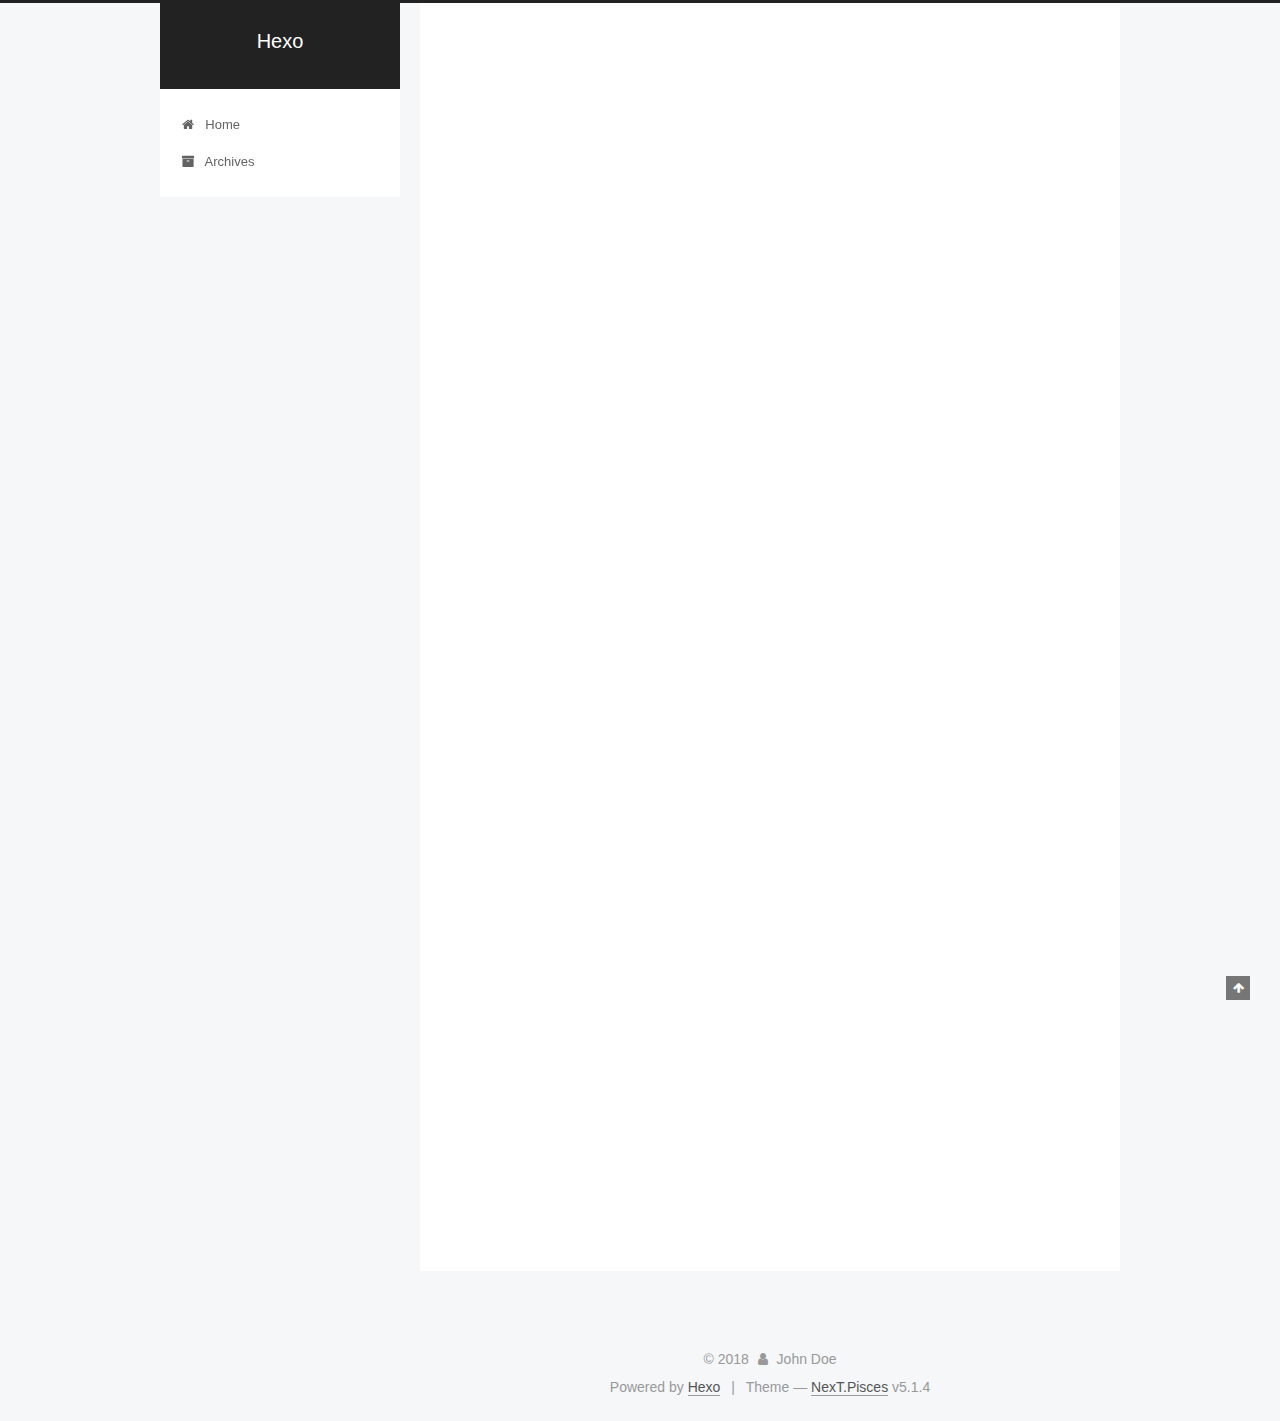
==== commit d5c97881: "Site updated: 2018-09-02 16:34:23" ====
--- a/index.html
+++ b/index.html
@@ -5,7 +5,7 @@
   
 
 
-<html class="theme-next muse use-motion" lang="">
+<html class="theme-next pisces use-motion" lang="">
 <head>
   <meta charset="UTF-8"/>
 <meta http-equiv="X-UA-Compatible" content="IE=edge" />
@@ -93,7 +93,7 @@
   var NexT = window.NexT || {};
   var CONFIG = {
     root: '/',
-    scheme: 'Muse',
+    scheme: 'Pisces',
     version: '5.1.4',
     sidebar: {"position":"left","display":"post","offset":12,"b2t":false,"scrollpercent":false,"onmobile":false},
     fancybox: true,
@@ -568,7 +568,7 @@
 
 
 
-  <div class="theme-info">Theme &mdash; <a class="theme-link" target="_blank" href="https://github.com/iissnan/hexo-theme-next">NexT.Muse</a> v5.1.4</div>
+  <div class="theme-info">Theme &mdash; <a class="theme-link" target="_blank" href="https://github.com/iissnan/hexo-theme-next">NexT.Pisces</a> v5.1.4</div>
 
 
 
@@ -668,6 +668,13 @@
   
   
 
+
+  <script type="text/javascript" src="/js/src/affix.js?v=5.1.4"></script>
+
+  <script type="text/javascript" src="/js/src/schemes/pisces.js?v=5.1.4"></script>
+
+
+
   
 
   
--- a/css/main.css
+++ b/css/main.css
@@ -189,7 +189,7 @@
   font-size: 14px;
   line-height: 2;
   color: #555;
-  background: #fff;
+  background: #f5f7f9;
 }
 @media (max-width: 767px) {
   body {
@@ -653,8 +653,8 @@
 @media (min-width: 992px) {
   .full-image.full-image.full-image.full-image {
     max-width: none;
-    width: 110%;
-    margin: 25px -5%;
+    width: 118%;
+    margin: 0 -9%;
   }
 }
 .blockquote-center,
@@ -940,11 +940,11 @@
   display: inline-block;
   padding: 0 20px;
   font-size: 14px;
-  color: #fff;
-  background: #222;
-  border: 2px solid #222;
+  color: #555;
+  background: #fff;
+  border: 2px solid #555;
   text-decoration: none;
-  border-radius: 0;
+  border-radius: 2px;
   transition-property: background-color;
   transition-duration: 0.2s;
   transition-timing-function: ease-in-out;
@@ -953,8 +953,8 @@
 }
 .btn:hover {
   border-color: #222;
-  color: #222;
-  background: #fff;
+  color: #fff;
+  background: #222;
 }
 .btn +.btn {
   margin: 0 0 8px 8px;
@@ -1066,7 +1066,7 @@
   width: 24px;
   background: #222;
   font-size: 12px;
-  opacity: 1;
+  opacity: 0.6;
   color: #fff;
   cursor: pointer;
   text-align: center;
@@ -1087,7 +1087,7 @@
   }
 }
 .back-to-top.back-to-top-on {
-  bottom: 19px;
+  bottom: 30px;
 }
 .header {
   background: transparent;
@@ -1136,7 +1136,7 @@
 .site-subtitle {
   margin-top: 10px;
   font-size: 13px;
-  color: #999;
+  color: #ddd;
 }
 .use-motion .brand {
   opacity: 0;
@@ -1209,7 +1209,8 @@
   transition-timing-function: ease-in-out;
   transition-delay: 0s;
 }
-.menu .menu-item a:hover {
+.menu .menu-item a:hover,
+.menu-item-active a {
   border-bottom-color: #222;
 }
 .menu .menu-item .fa {
@@ -1738,20 +1739,20 @@
   display: block;
   margin: 0 auto;
   padding: 2px;
-  max-width: 96px;
+  max-width: 120px;
   height: auto;
-  border: 2px solid #333;
+  border: 1px solid #eee;
 }
 .site-author-name {
-  margin: 5px 0 0;
+  margin: 0;
   text-align: center;
-  color: #f5f5f5;
-  font-weight: normal;
+  color: #222;
+  font-weight: 600;
 }
 .site-description {
-  margin-top: 5px;
+  margin-top: 0;
   text-align: center;
-  font-size: 14px;
+  font-size: 13px;
   color: #999;
 }
 .site-state {
@@ -1763,7 +1764,7 @@
 .site-state-item {
   display: inline-block;
   padding: 0 15px;
-  border-left: 1px solid #333;
+  border-left: 1px solid #eee;
 }
 .site-state-item:first-child {
   border-left: none;
@@ -1776,11 +1777,11 @@
   text-align: center;
   color: inherit;
   font-weight: 600;
-  font-size: 18px;
+  font-size: 16px;
 }
 .site-state-item-name {
   font-size: 13px;
-  color: inherit;
+  color: #999;
 }
 .feed-link {
   margin-top: 20px;
@@ -1822,7 +1823,7 @@
   width: 4px;
   height: 4px;
   border-radius: 50%;
-  background: #969da2;
+  background: #e44e74;
 }
 .links-of-blogroll {
   font-size: 13px;
@@ -1860,7 +1861,7 @@
   color: #555;
 }
 .sidebar-nav li:hover {
-  color: #f5f5f5;
+  color: #fc6423;
 }
 .page-post-detail .sidebar-nav-toc {
   padding: 0 5px;
@@ -1869,11 +1870,11 @@
   margin-left: 10px;
 }
 .sidebar-nav .sidebar-nav-active {
-  color: #87daff;
-  border-bottom-color: #87daff;
+  color: #fc6423;
+  border-bottom-color: #fc6423;
 }
 .sidebar-nav .sidebar-nav-active:hover {
-  color: #87daff;
+  color: #fc6423;
 }
 .sidebar-panel {
   display: none;
@@ -1906,12 +1907,12 @@
   transition-timing-function: ease-in-out;
   transition-delay: 0s;
   transition-property: all;
-  color: #999;
-  border-bottom-color: #555;
+  color: #666;
+  border-bottom-color: #ccc;
 }
 .post-toc ol a:hover {
-  color: #ccc;
-  border-bottom-color: #ccc;
+  color: #000;
+  border-bottom-color: #000;
 }
 .post-toc .nav-item {
   overflow: hidden;
@@ -1933,14 +1934,14 @@
   display: block;
 }
 .post-toc .nav .active > a {
-  color: #87daff;
-  border-bottom-color: #87daff;
+  color: #fc6423;
+  border-bottom-color: #fc6423;
 }
 .post-toc .nav .active-current > a {
-  color: #87daff;
+  color: #fc6423;
 }
 .post-toc .nav .active-current > a:hover {
-  color: #87daff;
+  color: #fc6423;
 }
 .footer {
   font-size: 14px;
@@ -2345,6 +2346,16 @@
   transform: translate(-50%, -50%);
   color: #ccc;
 }
+@media (min-width: 768px) and (max-width: 991px) {
+  .busuanzi-count {
+    width: auto;
+  }
+}
+@media (max-width: 767px) {
+  .busuanzi-count {
+    width: auto;
+  }
+}
 .site-uv,
 .site-pv,
 .page-pv {
@@ -2580,83 +2591,403 @@
   }
 }
 .page-post-detail .sidebar-toggle-line {
-  background: #87daff;
+  background: #fc6423;
 }
 .page-post-detail .comments {
   overflow: hidden;
 }
-@media (max-width: 767px) {
-  .header-inner,
-  .container .main-inner,
+.header {
+  position: relative;
+  margin: 0 auto;
+  width: 960px;
+}
+@media (min-width: 768px) and (max-width: 991px) {
+  .header {
+    width: auto;
+  }
+}
+@media (max-width: 767px) {
+  .header {
+    width: auto;
+  }
+}
+.header-inner {
+  position: absolute;
+  top: 0;
+  overflow: hidden;
+  padding: 0;
+  width: 240px;
+  background: #fff;
+  box-shadow: initial;
+  border-radius: initial;
+}
+@media (min-width: 1600px) {
+  .container .header-inner {
+    width: 240px;
+  }
+}
+@media (min-width: 768px) and (max-width: 991px) {
+  .header-inner {
+    position: relative;
+    width: auto;
+    border-radius: initial;
+  }
+}
+@media (max-width: 767px) {
+  .header-inner {
+    position: relative;
+    width: auto;
+    border-radius: initial;
+  }
+}
+.main:before,
+.main:after {
+  content: " ";
+  display: table;
+}
+.main:after {
+  clear: both;
+}
+@media (min-width: 768px) and (max-width: 991px) {
+  .main {
+    padding-bottom: 100px;
+  }
+}
+@media (max-width: 767px) {
+  .main {
+    padding-bottom: 100px;
+  }
+}
+.container .main-inner {
+  width: 960px;
+}
+@media (min-width: 768px) and (max-width: 991px) {
+  .container .main-inner {
+    width: auto;
+  }
+}
+@media (max-width: 767px) {
+  .container .main-inner {
+    width: auto;
+  }
+}
+.content-wrap {
+  float: right;
+  box-sizing: border-box;
+  padding: 40px;
+  width: 700px;
+  background: #fff;
+  min-height: 700px;
+  box-shadow: initial;
+  border-radius: initial;
+}
+@media (min-width: 768px) and (max-width: 991px) {
+  .content-wrap {
+    width: 100%;
+    padding: 20px;
+    border-radius: initial;
+  }
+}
+@media (max-width: 767px) {
+  .content-wrap {
+    width: 100%;
+    padding: 20px;
+    min-height: auto;
+    border-radius: initial;
+  }
+}
+.sidebar {
+  position: static;
+  float: left;
+  margin-top: 300px;
+  width: 240px;
+  background: #f5f7f9;
+  box-shadow: none;
+}
+@media (min-width: 768px) and (max-width: 991px) {
+  .sidebar {
+    display: none;
+  }
+}
+@media (max-width: 767px) {
+  .sidebar {
+    display: none;
+  }
+}
+.sidebar-toggle {
+  display: none;
+}
+.footer-inner {
+  width: 960px;
+  padding-left: 260px;
+}
+@media (min-width: 768px) and (max-width: 991px) {
   .footer-inner {
     width: auto;
-  }
-}
-embed {
-  display: block;
-  margin: 0px auto 25px auto;
-}
-.custom-logo .site-meta-headline {
-  text-align: center;
-}
-.custom-logo .brand {
+    padding-left: 0 !important;
+    padding-right: 0 !important;
+  }
+}
+@media (max-width: 767px) {
+  .footer-inner {
+    width: auto;
+    padding-left: 0 !important;
+    padding-right: 0 !important;
+  }
+}
+.sidebar-position-right .header-inner {
+  right: 0;
+}
+.sidebar-position-right .content-wrap {
+  float: left;
+}
+.sidebar-position-right .sidebar {
+  float: right;
+}
+.sidebar-position-right .footer-inner {
+  padding-left: 0;
+  padding-right: 260px;
+}
+.site-brand-wrapper {
+  position: relative;
+}
+.site-meta {
+  padding: 20px 0;
+  color: #fff;
+  background: #222;
+}
+@media (min-width: 768px) and (max-width: 991px) {
+  .site-meta {
+    box-shadow: 0 0 16px rgba(0,0,0,0.5);
+  }
+}
+@media (max-width: 767px) {
+  .site-meta {
+    box-shadow: 0 0 16px rgba(0,0,0,0.5);
+  }
+}
+.brand {
+  padding: 0;
   background: none;
 }
-.custom-logo .site-title {
-  margin: 10px auto 0;
-  font-size: 24px;
-  color: #222;
-}
-.custom-logo .site-title a {
-  border: none;
-}
-.custom-logo-image {
-  margin: 0 auto;
-  padding: 5px;
-  max-width: 150px;
-  background: #fff;
-}
-@media (max-width: 767px) {
-  .site-nav {
-    position: absolute;
-    left: 0;
-    top: 52px;
-    margin: 0;
-    width: 100%;
-    padding: 0;
-    background: #fff;
-    border-bottom: 1px solid #ddd;
-    z-index: 1030;
-  }
-}
-@media (max-width: 767px) {
-  .menu {
-    text-align: left;
-  }
-}
-@media (max-width: 767px) {
-  .menu .menu-item {
-    display: block;
-    margin: 0 10px;
-    vertical-align: top;
-  }
-}
-@media (max-width: 767px) {
-  .menu .menu-item br {
-    display: none;
-  }
-}
-@media (max-width: 767px) {
-  .menu .menu-item a {
-    padding: 5px 10px;
-  }
-}
-.menu .menu-item .fa {
-  margin-right: 0;
+.brand:hover {
+  color: #fff;
+}
+.site-subtitle {
+  margin: 10px 10px 0;
+  font-weight: initial;
 }
 .site-search form {
   display: none;
 }
+.site-nav {
+  border-top: none;
+}
+@media (min-width: 768px) and (max-width: 991px) {
+  .site-nav {
+    display: none !important;
+  }
+}
+@media (min-width: 768px) and (max-width: 991px) {
+  .site-nav-on {
+    display: block !important;
+  }
+}
+.menu .menu-item {
+  display: block;
+  margin: 0;
+}
+.menu .menu-item a {
+  position: relative;
+  box-sizing: border-box;
+  padding: 5px 20px;
+  text-align: left;
+  line-height: inherit;
+  transition-property: background-color;
+  transition-duration: 0.2s;
+  transition-timing-function: ease-in-out;
+  transition-delay: 0s;
+}
+.menu .menu-item a:hover,
+.menu-item-active a {
+  background: #f9f9f9;
+  border-bottom-color: #fff;
+}
+.menu .menu-item br {
+  display: none;
+}
+.menu-item-active a:after {
+  content: " ";
+  position: absolute;
+  top: 50%;
+  margin-top: -3px;
+  right: 15px;
+  width: 6px;
+  height: 6px;
+  border-radius: 50%;
+  background-color: #bbb;
+}
+.btn-bar {
+  background-color: #fff;
+}
+.site-nav-toggle {
+  left: 20px;
+  top: 50%;
+  -webkit-transform: translateY(-50%);
+  -webkit-transform: translateY(-50%);
+  -moz-transform: translateY(-50%);
+  -ms-transform: translateY(-50%);
+  -o-transform: translateY(-50%);
+  transform: translateY(-50%);
+}
+@media (min-width: 768px) and (max-width: 991px) {
+  .site-nav-toggle {
+    display: block;
+  }
+}
+.use-motion .sidebar .motion-element {
+  opacity: 1;
+}
+.sidebar {
+  margin-left: -100%;
+  right: auto;
+  bottom: auto;
+  -webkit-transform: none;
+}
+.sidebar-inner {
+  box-sizing: border-box;
+  width: 240px;
+  color: #555;
+  background: #fff;
+  box-shadow: initial;
+  border-radius: initial;
+  opacity: 0;
+}
+.sidebar-inner.affix {
+  position: fixed;
+  top: 12px;
+}
+.sidebar-inner.affix-bottom {
+  position: absolute;
+}
+.site-overview {
+  text-align: left;
+}
+.site-author:before,
+.site-author:after {
+  content: " ";
+  display: table;
+}
+.site-author:after {
+  clear: both;
+}
+.sidebar a {
+  color: #555;
+}
+.sidebar a:hover {
+  color: #222;
+}
+.site-state-item {
+  padding: 0 10px;
+}
+.links-of-author-item a:before {
+  display: none;
+}
+.links-of-author-item a {
+  border-bottom: none;
+  text-decoration: underline;
+}
+.feed-link {
+  border-top: 1px dotted #ccc;
+  border-bottom: 1px dotted #ccc;
+  text-align: center;
+}
+.feed-link a {
+  display: block;
+  color: #fc6423;
+  border: none;
+}
+.feed-link a:hover {
+  background: none;
+  color: #e34603;
+}
+.feed-link a:hover i {
+  color: #e34603;
+}
+.links-of-author {
+  display: flex;
+  flex-wrap: wrap;
+  justify-content: center;
+}
+.links-of-author-item {
+  margin: 5px 0 0;
+  width: 50%;
+}
+.links-of-author-item a {
+  max-width: 216px;
+  box-sizing: border-box;
+  display: inline-block;
+  margin-right: 0;
+  margin-bottom: 0;
+  padding: 0 5px;
+  overflow: hidden;
+  white-space: nowrap;
+  text-overflow: ellipsis;
+}
+.links-of-author-item a {
+  display: block;
+  text-decoration: none;
+}
+.links-of-author-item a:hover {
+  border-radius: 4px;
+  background: #eee;
+}
+.links-of-author-item .fa {
+  margin-right: 2px;
+  font-size: 16px;
+}
+.links-of-author-item .fa-globe {
+  font-size: 15px;
+}
+.links-of-blogroll {
+  text-align: center;
+  margin-top: 20px;
+  padding: 3px 0 0;
+  border-top: 1px dotted #ccc;
+}
+.links-of-blogroll-title {
+  margin-top: 0;
+}
+.links-of-blogroll-item {
+  padding: 0;
+}
+.links-of-blogroll-inline:before,
+.links-of-blogroll-inline:after {
+  content: " ";
+  display: table;
+}
+.links-of-blogroll-inline:after {
+  clear: both;
+}
 .links-of-blogroll-inline .links-of-blogroll-item {
-  display: inline-block;
-}
+  margin: 5px 0 0;
+  width: 50%;
+  display: inline-block;
+  width: unset;
+}
+.links-of-blogroll-inline .links-of-blogroll-item a {
+  max-width: 216px;
+  box-sizing: border-box;
+  display: inline-block;
+  margin-right: 0;
+  margin-bottom: 0;
+  padding: 0 5px;
+  overflow: hidden;
+  white-space: nowrap;
+  text-overflow: ellipsis;
+}
+@media (max-width: 767px) {
+  .post-body {
+    text-align: justify;
+  }
+}
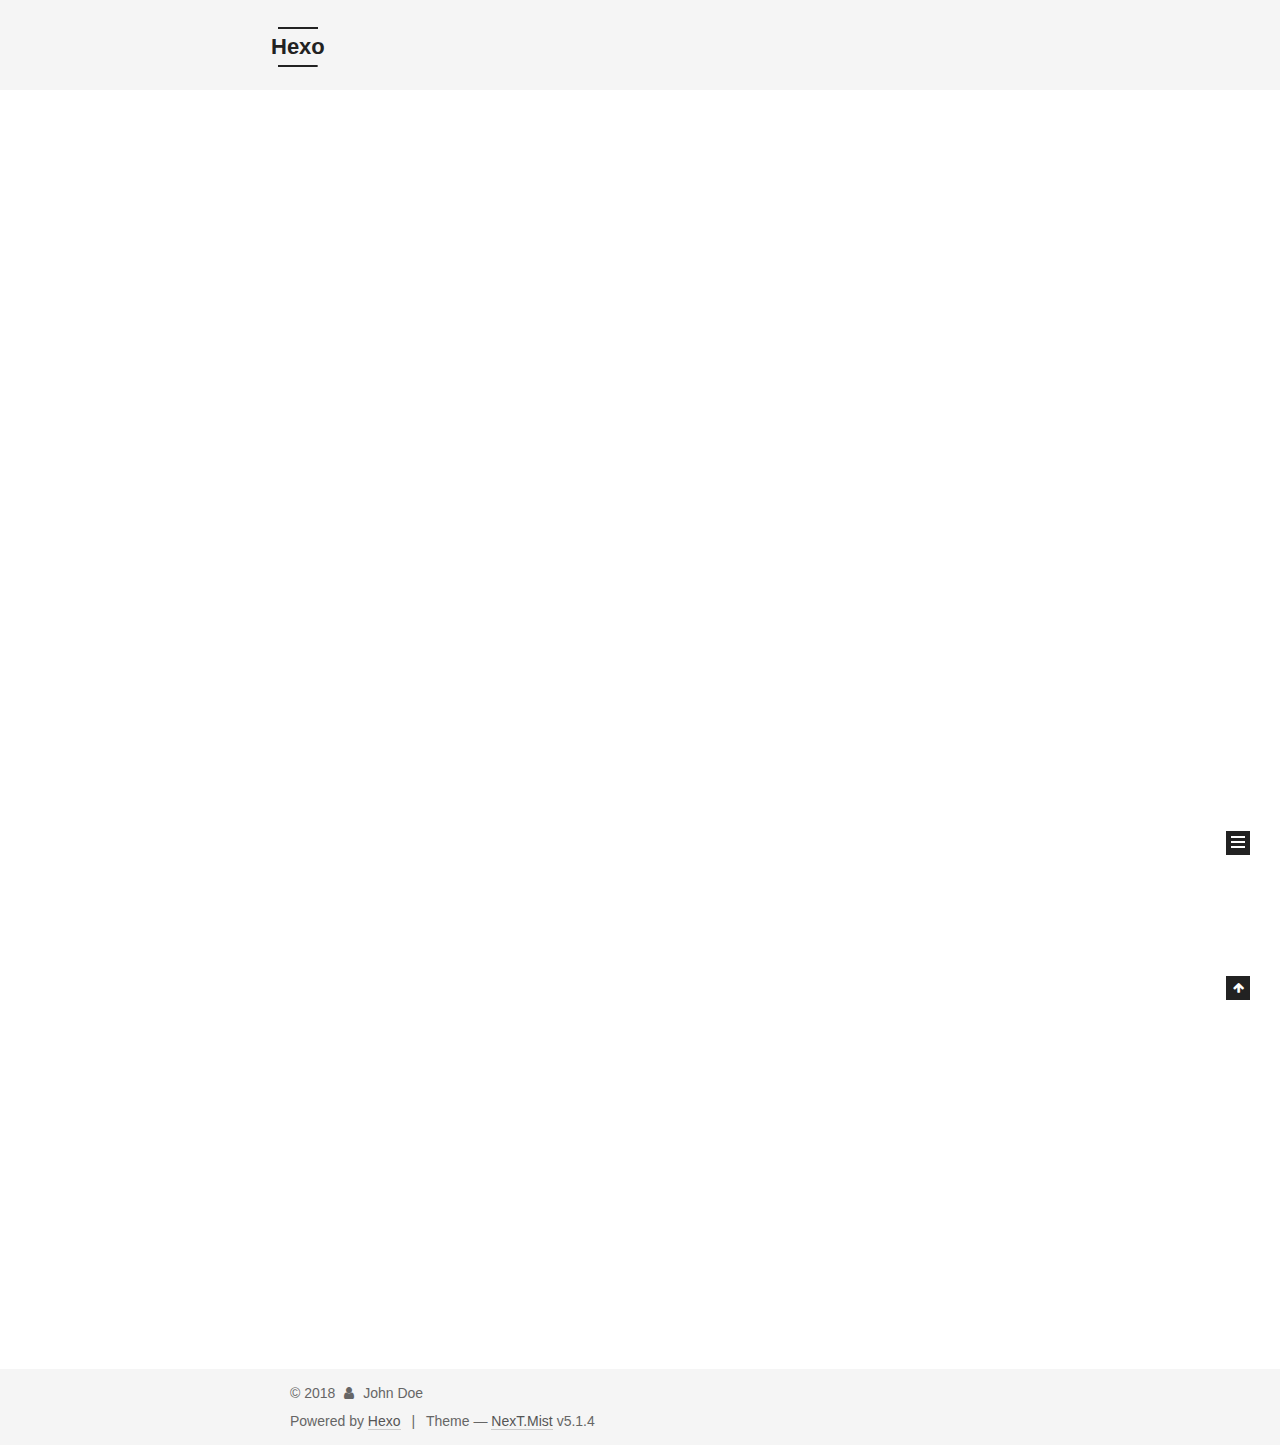
==== commit a684f79e: "Site updated: 2018-09-02 16:35:13" ====
--- a/index.html
+++ b/index.html
@@ -5,7 +5,7 @@
   
 
 
-<html class="theme-next pisces use-motion" lang="">
+<html class="theme-next mist use-motion" lang="">
 <head>
   <meta charset="UTF-8"/>
 <meta http-equiv="X-UA-Compatible" content="IE=edge" />
@@ -93,7 +93,7 @@
   var NexT = window.NexT || {};
   var CONFIG = {
     root: '/',
-    scheme: 'Pisces',
+    scheme: 'Mist',
     version: '5.1.4',
     sidebar: {"position":"left","display":"post","offset":12,"b2t":false,"scrollpercent":false,"onmobile":false},
     fancybox: true,
@@ -568,7 +568,7 @@
 
 
 
-  <div class="theme-info">Theme &mdash; <a class="theme-link" target="_blank" href="https://github.com/iissnan/hexo-theme-next">NexT.Pisces</a> v5.1.4</div>
+  <div class="theme-info">Theme &mdash; <a class="theme-link" target="_blank" href="https://github.com/iissnan/hexo-theme-next">NexT.Mist</a> v5.1.4</div>
 
 
 
@@ -668,13 +668,6 @@
   
   
 
-
-  <script type="text/javascript" src="/js/src/affix.js?v=5.1.4"></script>
-
-  <script type="text/javascript" src="/js/src/schemes/pisces.js?v=5.1.4"></script>
-
-
-
   
 
   
--- a/css/main.css
+++ b/css/main.css
@@ -189,7 +189,7 @@
   font-size: 14px;
   line-height: 2;
   color: #555;
-  background: #f5f7f9;
+  background: #fff;
 }
 @media (max-width: 767px) {
   body {
@@ -226,51 +226,51 @@
   margin: 20px 0 15px;
 }
 h1 {
+  font-size: 24px;
+}
+@media (max-width: 767px) {
+  h1 {
+    font-size: 20px;
+  }
+}
+h2 {
   font-size: 22px;
 }
 @media (max-width: 767px) {
-  h1 {
+  h2 {
     font-size: 18px;
   }
 }
-h2 {
+h3 {
   font-size: 20px;
 }
 @media (max-width: 767px) {
-  h2 {
+  h3 {
     font-size: 16px;
   }
 }
-h3 {
+h4 {
   font-size: 18px;
 }
 @media (max-width: 767px) {
-  h3 {
+  h4 {
     font-size: 14px;
   }
 }
-h4 {
+h5 {
   font-size: 16px;
 }
 @media (max-width: 767px) {
-  h4 {
+  h5 {
     font-size: 12px;
   }
 }
-h5 {
+h6 {
   font-size: 14px;
 }
 @media (max-width: 767px) {
-  h5 {
+  h6 {
     font-size: 10px;
-  }
-}
-h6 {
-  font-size: 12px;
-}
-@media (max-width: 767px) {
-  h6 {
-    font-size: 8px;
   }
 }
 p {
@@ -653,8 +653,8 @@
 @media (min-width: 992px) {
   .full-image.full-image.full-image.full-image {
     max-width: none;
-    width: 118%;
-    margin: 0 -9%;
+    width: 110%;
+    margin: 25px -5%;
   }
 }
 .blockquote-center,
@@ -941,10 +941,10 @@
   padding: 0 20px;
   font-size: 14px;
   color: #555;
-  background: #fff;
-  border: 2px solid #555;
+  background: transparent;
+  border: 2px solid #222;
   text-decoration: none;
-  border-radius: 2px;
+  border-radius: 0;
   transition-property: background-color;
   transition-duration: 0.2s;
   transition-timing-function: ease-in-out;
@@ -953,8 +953,8 @@
 }
 .btn:hover {
   border-color: #222;
-  color: #fff;
-  background: #222;
+  color: #222;
+  background: #fff;
 }
 .btn +.btn {
   margin: 0 0 8px 8px;
@@ -1066,7 +1066,7 @@
   width: 24px;
   background: #222;
   font-size: 12px;
-  opacity: 0.6;
+  opacity: 1;
   color: #fff;
   cursor: pointer;
   text-align: center;
@@ -1087,7 +1087,7 @@
   }
 }
 .back-to-top.back-to-top-on {
-  bottom: 30px;
+  bottom: 19px;
 }
 .header {
   background: transparent;
@@ -1101,7 +1101,7 @@
 }
 .site-meta {
   margin: 0;
-  text-align: center;
+  text-align: left;
 }
 @media (max-width: 767px) {
   .site-meta {
@@ -1112,12 +1112,12 @@
   position: relative;
   display: inline-block;
   padding: 0 40px;
-  color: #fff;
+  color: #222;
   background: #222;
   border-bottom: none;
 }
 .brand:hover {
-  color: #fff;
+  color: #222;
 }
 .logo {
   display: inline-block;
@@ -1136,7 +1136,7 @@
 .site-subtitle {
   margin-top: 10px;
   font-size: 13px;
-  color: #ddd;
+  color: #999;
 }
 .use-motion .brand {
   opacity: 0;
@@ -1209,8 +1209,7 @@
   transition-timing-function: ease-in-out;
   transition-delay: 0s;
 }
-.menu .menu-item a:hover,
-.menu-item-active a {
+.menu .menu-item a:hover {
   border-bottom-color: #222;
 }
 .menu .menu-item .fa {
@@ -1349,7 +1348,7 @@
 .posts-collapse {
   position: relative;
   z-index: 1010;
-  margin-left: 55px;
+  margin-left: 0;
 }
 .posts-collapse::after {
   content: " ";
@@ -1739,20 +1738,20 @@
   display: block;
   margin: 0 auto;
   padding: 2px;
-  max-width: 120px;
+  max-width: 96px;
   height: auto;
-  border: 1px solid #eee;
+  border: 2px solid #333;
 }
 .site-author-name {
-  margin: 0;
+  margin: 5px 0 0;
   text-align: center;
-  color: #222;
-  font-weight: 600;
+  color: #f5f5f5;
+  font-weight: normal;
 }
 .site-description {
-  margin-top: 0;
+  margin-top: 5px;
   text-align: center;
-  font-size: 13px;
+  font-size: 14px;
   color: #999;
 }
 .site-state {
@@ -1764,7 +1763,7 @@
 .site-state-item {
   display: inline-block;
   padding: 0 15px;
-  border-left: 1px solid #eee;
+  border-left: 1px solid #333;
 }
 .site-state-item:first-child {
   border-left: none;
@@ -1777,11 +1776,11 @@
   text-align: center;
   color: inherit;
   font-weight: 600;
-  font-size: 16px;
+  font-size: 18px;
 }
 .site-state-item-name {
   font-size: 13px;
-  color: #999;
+  color: inherit;
 }
 .feed-link {
   margin-top: 20px;
@@ -1823,7 +1822,7 @@
   width: 4px;
   height: 4px;
   border-radius: 50%;
-  background: #e44e74;
+  background: #f933ff;
 }
 .links-of-blogroll {
   font-size: 13px;
@@ -1861,7 +1860,7 @@
   color: #555;
 }
 .sidebar-nav li:hover {
-  color: #fc6423;
+  color: #f5f5f5;
 }
 .page-post-detail .sidebar-nav-toc {
   padding: 0 5px;
@@ -1870,11 +1869,11 @@
   margin-left: 10px;
 }
 .sidebar-nav .sidebar-nav-active {
-  color: #fc6423;
-  border-bottom-color: #fc6423;
+  color: #87daff;
+  border-bottom-color: #87daff;
 }
 .sidebar-nav .sidebar-nav-active:hover {
-  color: #fc6423;
+  color: #87daff;
 }
 .sidebar-panel {
   display: none;
@@ -1907,12 +1906,12 @@
   transition-timing-function: ease-in-out;
   transition-delay: 0s;
   transition-property: all;
-  color: #666;
+  color: #999;
+  border-bottom-color: #555;
+}
+.post-toc ol a:hover {
+  color: #ccc;
   border-bottom-color: #ccc;
-}
-.post-toc ol a:hover {
-  color: #000;
-  border-bottom-color: #000;
 }
 .post-toc .nav-item {
   overflow: hidden;
@@ -1934,14 +1933,14 @@
   display: block;
 }
 .post-toc .nav .active > a {
-  color: #fc6423;
-  border-bottom-color: #fc6423;
+  color: #87daff;
+  border-bottom-color: #87daff;
 }
 .post-toc .nav .active-current > a {
-  color: #fc6423;
+  color: #87daff;
 }
 .post-toc .nav .active-current > a:hover {
-  color: #fc6423;
+  color: #87daff;
 }
 .footer {
   font-size: 14px;
@@ -2346,16 +2345,6 @@
   transform: translate(-50%, -50%);
   color: #ccc;
 }
-@media (min-width: 768px) and (max-width: 991px) {
-  .busuanzi-count {
-    width: auto;
-  }
-}
-@media (max-width: 767px) {
-  .busuanzi-count {
-    width: auto;
-  }
-}
 .site-uv,
 .site-pv,
 .page-pv {
@@ -2591,403 +2580,327 @@
   }
 }
 .page-post-detail .sidebar-toggle-line {
-  background: #fc6423;
+  background: #87daff;
 }
 .page-post-detail .comments {
   overflow: hidden;
 }
+h1,
+h2,
+h3,
+h4,
+h5,
+h6 {
+  margin: 20px 0 10px;
+}
+p {
+  margin: 0 0 25px 0;
+}
+a {
+  border-bottom-color: #ccc;
+}
+hr {
+  margin: 20px 0;
+  height: 2px;
+}
+.main-inner {
+  margin-top: 80px;
+}
 .header {
-  position: relative;
-  margin: 0 auto;
-  width: 960px;
-}
-@media (min-width: 768px) and (max-width: 991px) {
-  .header {
-    width: auto;
-  }
-}
-@media (max-width: 767px) {
-  .header {
-    width: auto;
-  }
+  background: #f5f5f5;
 }
 .header-inner {
-  position: absolute;
-  top: 0;
-  overflow: hidden;
-  padding: 0;
-  width: 240px;
-  background: #fff;
-  box-shadow: initial;
-  border-radius: initial;
-}
-@media (min-width: 1600px) {
-  .container .header-inner {
-    width: 240px;
-  }
-}
-@media (min-width: 768px) and (max-width: 991px) {
-  .header-inner {
-    position: relative;
-    width: auto;
-    border-radius: initial;
-  }
-}
-@media (max-width: 767px) {
-  .header-inner {
-    position: relative;
-    width: auto;
-    border-radius: initial;
-  }
-}
-.main:before,
-.main:after {
+  padding: 25px 0 20px;
+}
+.header-inner:before,
+.header-inner:after {
   content: " ";
   display: table;
 }
-.main:after {
+.header-inner:after {
   clear: both;
 }
-@media (min-width: 768px) and (max-width: 991px) {
-  .main {
-    padding-bottom: 100px;
-  }
-}
-@media (max-width: 767px) {
-  .main {
-    padding-bottom: 100px;
-  }
-}
-.container .main-inner {
-  width: 960px;
-}
-@media (min-width: 768px) and (max-width: 991px) {
+@media (max-width: 767px) {
+  .header-inner {
+    width: auto;
+    margin-bottom: 50px;
+    padding: 10px;
+  }
+}
+.site-meta {
+  float: left;
+  margin-left: -20px;
+  line-height: normal;
+}
+@media (max-width: 767px) {
+  .site-meta {
+    margin-left: 10px;
+  }
+}
+.site-meta .brand {
+  padding: 2px 1px;
+  background: none;
+}
+@media (max-width: 767px) {
+  .site-meta .brand {
+    display: block;
+  }
+}
+.site-meta .logo {
+  display: none;
+}
+.site-meta .site-title {
+  font-size: 22px;
+  font-weight: bolder;
+}
+@media (max-width: 767px) {
+  .site-meta .site-title {
+    line-height: 34px;
+  }
+}
+.logo-line-before,
+.logo-line-after {
+  display: block;
+  overflow: hidden;
+  margin: 0 auto;
+  width: 75%;
+}
+@media (max-width: 767px) {
+  .logo-line-before,
+  .logo-line-after {
+    display: none;
+  }
+}
+.logo-line-before i,
+.logo-line-after i {
+  position: relative;
+  display: block;
+  height: 2px;
+  background: #222;
+}
+@media (max-width: 767px) {
+  .logo-line-before i,
+  .logo-line-after i {
+    height: 3px;
+  }
+}
+.use-motion .logo-line-before i {
+  left: -100%;
+}
+.use-motion .logo-line-after i {
+  right: -100%;
+}
+.site-subtitle {
+  display: none;
+}
+.site-nav-toggle {
+  position: static;
+  float: right;
+}
+.menu {
+  float: right;
+  margin: 8px 0 0 0;
+}
+@media (max-width: 767px) {
+  .menu {
+    margin: 20px 0 0 0;
+    padding: 0;
+  }
+}
+.menu br {
+  display: none;
+}
+.menu .menu-item {
+  margin: 0;
+}
+@media (max-width: 767px) {
+  .menu .menu-item {
+    display: block;
+  }
+}
+.menu .menu-item a {
+  padding: 0 10px;
+  background: none;
+  border: none;
+  border-radius: 2px;
+  transition-property: background;
+}
+@media (max-width: 767px) {
+  .menu .menu-item a {
+    text-align: left;
+  }
+}
+.menu .menu-item a:hover {
+  background: #e1e1e1;
+}
+.menu a::before {
+  display: none;
+}
+@media (max-width: 767px) {
+  .menu a::before {
+    display: block;
+  }
+}
+@media (max-width: 767px) {
+  .menu {
+    float: none;
+  }
+}
+.site-search form {
+  display: none;
+}
+.posts-expand {
+  padding-top: 0;
+}
+.posts-expand .post-title,
+.posts-expand .post-meta {
+  text-align: left;
+}
+@media (max-width: 767px) {
+  .posts-expand .post-title,
+  .posts-expand .post-meta {
+    text-align: center;
+  }
+}
+.posts-expand .post-eof {
+  display: none;
+}
+.posts-expand .post {
+  margin-top: 120px;
+}
+.posts-expand .post:first-child {
+  margin-top: 0;
+}
+.posts-expand .post-meta {
+  margin-top: 5px;
+  margin-bottom: 20px;
+}
+.posts-expand .post-title {
+  position: relative;
+  font-size: 26px;
+  font-weight: 400;
+}
+@media (max-width: 767px) {
+  .posts-expand .post-title {
+    font-size: 22px;
+  }
+}
+@media (min-width: 1600px) {
+  .posts-expand .post-title {
+    font-size: 26px;
+  }
+}
+.posts-expand .post-title:hover:before {
+  background: #222;
+}
+@media (max-width: 767px) {
+  .posts-expand .post-body {
+    font-size: 12px;
+  }
+}
+.posts-expand .post-body img {
+  margin: 0;
+}
+.posts-expand .post-tags {
+  text-align: left;
+}
+.posts-expand .post-tags a {
+  padding: 1px 5px;
+  background: #f5f5f5;
+  border-bottom: none;
+}
+.posts-expand .post-tags a:hover {
+  background: #ccc;
+}
+.posts-expand .post-nav {
+  margin-top: 40px;
+}
+.post-button {
+  margin-top: 20px;
+  text-align: left;
+}
+.post-button a {
+  padding: 0;
+  font-size: 14px;
+  background: none;
+  border: none;
+  border-bottom: 2px solid #666;
+  transition-property: border;
+}
+@media (max-width: 767px) {
+  .post-button a {
+    font-size: 12px;
+  }
+}
+@media (min-width: 1600px) {
+  .post-button a {
+    font-size: 16px;
+  }
+}
+.post-button a:hover {
+  border-bottom-color: #222;
+}
+.links-of-blogroll-inline .links-of-blogroll-item {
+  display: inline-block;
+}
+.btn {
+  padding: 0 10px;
+  border-width: 2px;
+  border-radius: 0;
+}
+.headband {
+  display: none;
+}
+.site-search {
+  position: relative;
+  float: right;
+  margin-top: 5px;
+  padding-top: 3px;
+}
+@media (max-width: 767px) {
+  .site-search {
+    float: none;
+    padding: 0 10px;
+  }
+}
+@media (max-width: 767px) {
   .container .main-inner {
     width: auto;
   }
 }
-@media (max-width: 767px) {
-  .container .main-inner {
-    width: auto;
-  }
-}
-.content-wrap {
-  float: right;
-  box-sizing: border-box;
-  padding: 40px;
-  width: 700px;
-  background: #fff;
-  min-height: 700px;
-  box-shadow: initial;
-  border-radius: initial;
-}
-@media (min-width: 768px) and (max-width: 991px) {
-  .content-wrap {
-    width: 100%;
-    padding: 20px;
-    border-radius: initial;
-  }
-}
-@media (max-width: 767px) {
-  .content-wrap {
-    width: 100%;
-    padding: 20px;
-    min-height: auto;
-    border-radius: initial;
-  }
-}
-.sidebar {
-  position: static;
-  float: left;
-  margin-top: 300px;
-  width: 240px;
-  background: #f5f7f9;
-  box-shadow: none;
-}
-@media (min-width: 768px) and (max-width: 991px) {
-  .sidebar {
-    display: none;
-  }
-}
-@media (max-width: 767px) {
-  .sidebar {
-    display: none;
-  }
-}
-.sidebar-toggle {
+.page-post-detail .post-title,
+.page-post-detail .post-meta {
+  text-align: center;
+}
+.page-post-detail .post-title:before {
   display: none;
 }
+.page-post-detail .post-meta {
+  margin-bottom: 60px;
+}
+.pagination {
+  margin: 120px 0 0;
+  text-align: left;
+}
+@media (max-width: 767px) {
+  .pagination {
+    margin: 80px 10px 0;
+    text-align: center;
+  }
+}
+.footer {
+  margin-top: 80px;
+  padding: 10px 0;
+  background: #f5f5f5;
+  color: #666;
+}
 .footer-inner {
-  width: 960px;
-  padding-left: 260px;
-}
-@media (min-width: 768px) and (max-width: 991px) {
+  margin: 0 auto;
+  text-align: left;
+}
+@media (max-width: 767px) {
   .footer-inner {
     width: auto;
-    padding-left: 0 !important;
-    padding-right: 0 !important;
-  }
-}
-@media (max-width: 767px) {
-  .footer-inner {
-    width: auto;
-    padding-left: 0 !important;
-    padding-right: 0 !important;
-  }
-}
-.sidebar-position-right .header-inner {
-  right: 0;
-}
-.sidebar-position-right .content-wrap {
-  float: left;
-}
-.sidebar-position-right .sidebar {
-  float: right;
-}
-.sidebar-position-right .footer-inner {
-  padding-left: 0;
-  padding-right: 260px;
-}
-.site-brand-wrapper {
-  position: relative;
-}
-.site-meta {
-  padding: 20px 0;
-  color: #fff;
-  background: #222;
-}
-@media (min-width: 768px) and (max-width: 991px) {
-  .site-meta {
-    box-shadow: 0 0 16px rgba(0,0,0,0.5);
-  }
-}
-@media (max-width: 767px) {
-  .site-meta {
-    box-shadow: 0 0 16px rgba(0,0,0,0.5);
-  }
-}
-.brand {
-  padding: 0;
-  background: none;
-}
-.brand:hover {
-  color: #fff;
-}
-.site-subtitle {
-  margin: 10px 10px 0;
-  font-weight: initial;
-}
-.site-search form {
-  display: none;
-}
-.site-nav {
-  border-top: none;
-}
-@media (min-width: 768px) and (max-width: 991px) {
-  .site-nav {
-    display: none !important;
-  }
-}
-@media (min-width: 768px) and (max-width: 991px) {
-  .site-nav-on {
-    display: block !important;
-  }
-}
-.menu .menu-item {
-  display: block;
-  margin: 0;
-}
-.menu .menu-item a {
-  position: relative;
-  box-sizing: border-box;
-  padding: 5px 20px;
-  text-align: left;
-  line-height: inherit;
-  transition-property: background-color;
-  transition-duration: 0.2s;
-  transition-timing-function: ease-in-out;
-  transition-delay: 0s;
-}
-.menu .menu-item a:hover,
-.menu-item-active a {
-  background: #f9f9f9;
-  border-bottom-color: #fff;
-}
-.menu .menu-item br {
-  display: none;
-}
-.menu-item-active a:after {
-  content: " ";
-  position: absolute;
-  top: 50%;
-  margin-top: -3px;
-  right: 15px;
-  width: 6px;
-  height: 6px;
-  border-radius: 50%;
-  background-color: #bbb;
-}
-.btn-bar {
-  background-color: #fff;
-}
-.site-nav-toggle {
-  left: 20px;
-  top: 50%;
-  -webkit-transform: translateY(-50%);
-  -webkit-transform: translateY(-50%);
-  -moz-transform: translateY(-50%);
-  -ms-transform: translateY(-50%);
-  -o-transform: translateY(-50%);
-  transform: translateY(-50%);
-}
-@media (min-width: 768px) and (max-width: 991px) {
-  .site-nav-toggle {
-    display: block;
-  }
-}
-.use-motion .sidebar .motion-element {
-  opacity: 1;
-}
-.sidebar {
-  margin-left: -100%;
-  right: auto;
-  bottom: auto;
-  -webkit-transform: none;
-}
-.sidebar-inner {
-  box-sizing: border-box;
-  width: 240px;
-  color: #555;
-  background: #fff;
-  box-shadow: initial;
-  border-radius: initial;
-  opacity: 0;
-}
-.sidebar-inner.affix {
-  position: fixed;
-  top: 12px;
-}
-.sidebar-inner.affix-bottom {
-  position: absolute;
-}
-.site-overview {
-  text-align: left;
-}
-.site-author:before,
-.site-author:after {
-  content: " ";
-  display: table;
-}
-.site-author:after {
-  clear: both;
-}
-.sidebar a {
-  color: #555;
-}
-.sidebar a:hover {
-  color: #222;
-}
-.site-state-item {
-  padding: 0 10px;
-}
-.links-of-author-item a:before {
-  display: none;
-}
-.links-of-author-item a {
-  border-bottom: none;
-  text-decoration: underline;
-}
-.feed-link {
-  border-top: 1px dotted #ccc;
-  border-bottom: 1px dotted #ccc;
-  text-align: center;
-}
-.feed-link a {
-  display: block;
-  color: #fc6423;
-  border: none;
-}
-.feed-link a:hover {
-  background: none;
-  color: #e34603;
-}
-.feed-link a:hover i {
-  color: #e34603;
-}
-.links-of-author {
-  display: flex;
-  flex-wrap: wrap;
-  justify-content: center;
-}
-.links-of-author-item {
-  margin: 5px 0 0;
-  width: 50%;
-}
-.links-of-author-item a {
-  max-width: 216px;
-  box-sizing: border-box;
-  display: inline-block;
-  margin-right: 0;
-  margin-bottom: 0;
-  padding: 0 5px;
-  overflow: hidden;
-  white-space: nowrap;
-  text-overflow: ellipsis;
-}
-.links-of-author-item a {
-  display: block;
-  text-decoration: none;
-}
-.links-of-author-item a:hover {
-  border-radius: 4px;
-  background: #eee;
-}
-.links-of-author-item .fa {
-  margin-right: 2px;
-  font-size: 16px;
-}
-.links-of-author-item .fa-globe {
-  font-size: 15px;
-}
-.links-of-blogroll {
-  text-align: center;
-  margin-top: 20px;
-  padding: 3px 0 0;
-  border-top: 1px dotted #ccc;
-}
-.links-of-blogroll-title {
-  margin-top: 0;
-}
-.links-of-blogroll-item {
-  padding: 0;
-}
-.links-of-blogroll-inline:before,
-.links-of-blogroll-inline:after {
-  content: " ";
-  display: table;
-}
-.links-of-blogroll-inline:after {
-  clear: both;
-}
-.links-of-blogroll-inline .links-of-blogroll-item {
-  margin: 5px 0 0;
-  width: 50%;
-  display: inline-block;
-  width: unset;
-}
-.links-of-blogroll-inline .links-of-blogroll-item a {
-  max-width: 216px;
-  box-sizing: border-box;
-  display: inline-block;
-  margin-right: 0;
-  margin-bottom: 0;
-  padding: 0 5px;
-  overflow: hidden;
-  white-space: nowrap;
-  text-overflow: ellipsis;
-}
-@media (max-width: 767px) {
-  .post-body {
-    text-align: justify;
-  }
-}
+    text-align: center;
+  }
+}
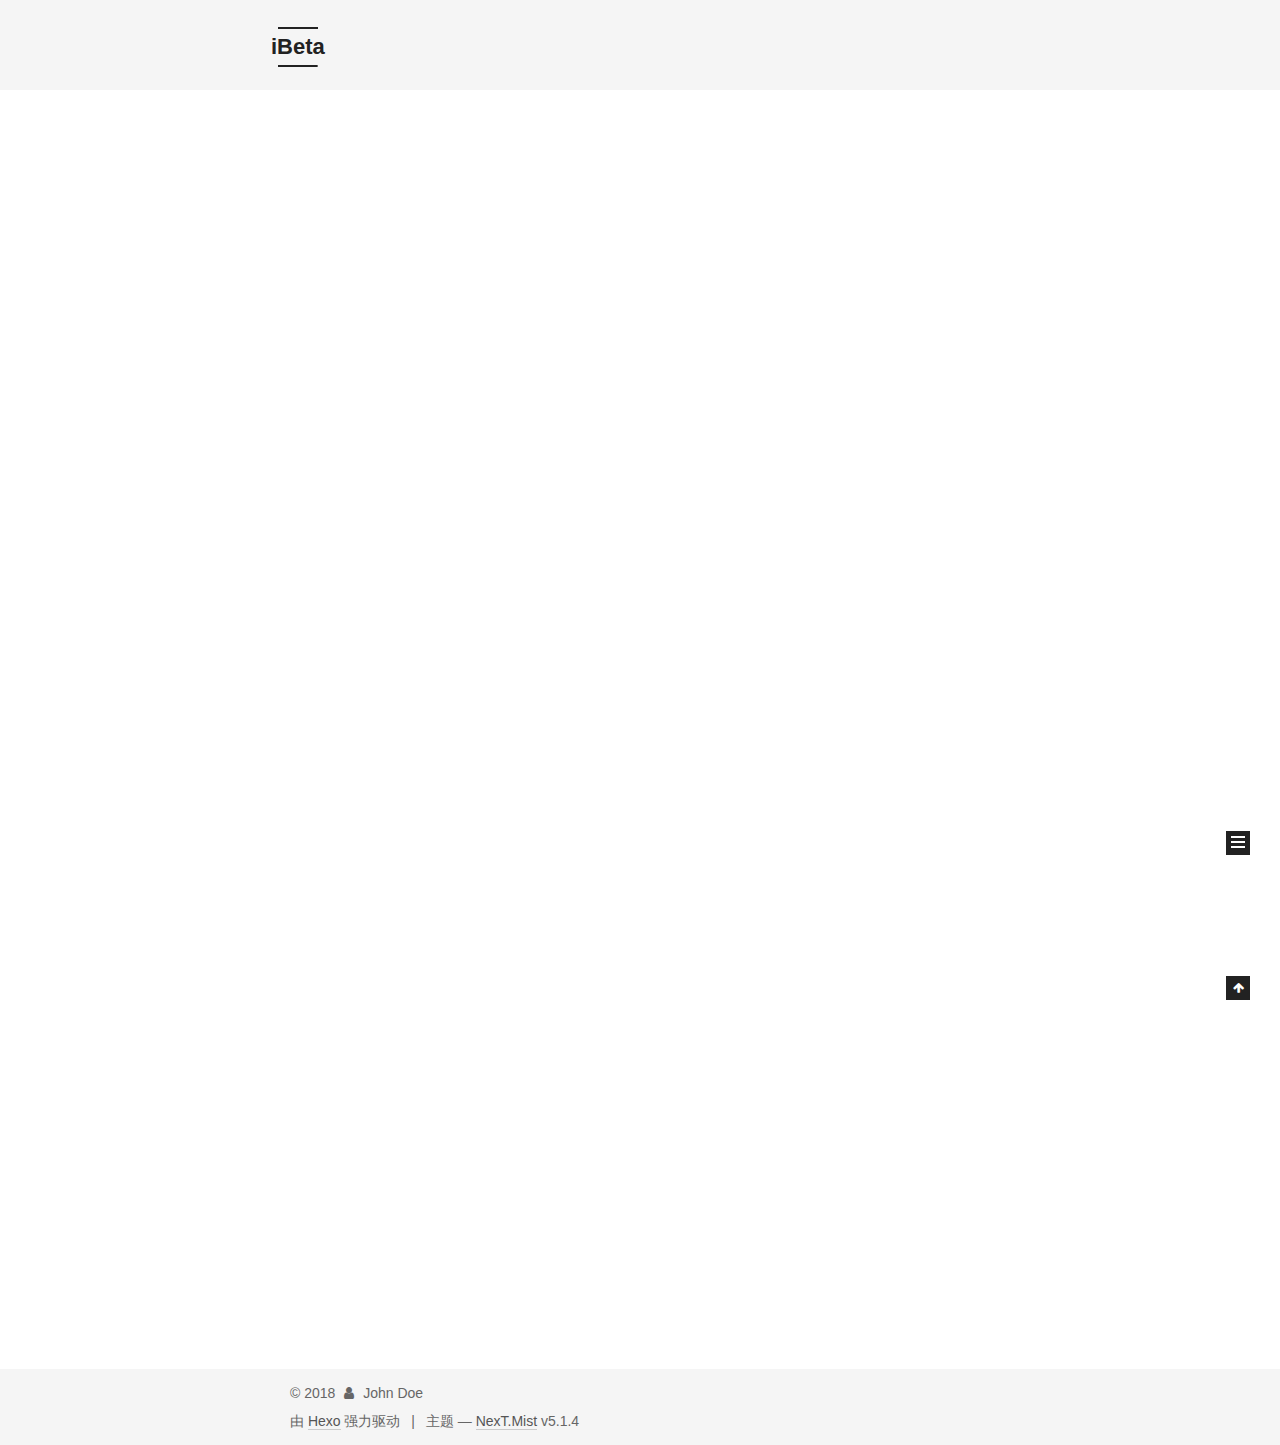
==== commit e1721e3e: "Site updated: 2018-09-03 10:46:53" ====
--- a/index.html
+++ b/index.html
@@ -5,7 +5,7 @@
   
 
 
-<html class="theme-next mist use-motion" lang="">
+<html class="theme-next mist use-motion" lang="zh-Hans">
 <head>
   <meta charset="UTF-8"/>
 <meta http-equiv="X-UA-Compatible" content="IE=edge" />
@@ -80,12 +80,12 @@
 
 
 <meta property="og:type" content="website">
-<meta property="og:title" content="Hexo">
+<meta property="og:title" content="iBeta">
 <meta property="og:url" content="http://yoursite.com/index.html">
-<meta property="og:site_name" content="Hexo">
-<meta property="og:locale" content="default">
+<meta property="og:site_name" content="iBeta">
+<meta property="og:locale" content="zh-Hans">
 <meta name="twitter:card" content="summary">
-<meta name="twitter:title" content="Hexo">
+<meta name="twitter:title" content="iBeta">
 
 
 
@@ -101,7 +101,7 @@
     motion: {"enable":true,"async":false,"transition":{"post_block":"fadeIn","post_header":"slideDownIn","post_body":"slideDownIn","coll_header":"slideLeftIn","sidebar":"slideUpIn"}},
     duoshuo: {
       userId: '0',
-      author: 'Author'
+      author: '博主'
     },
     algolia: {
       applicationID: '',
@@ -121,7 +121,7 @@
 
 
 
-  <title>Hexo</title>
+  <title>iBeta</title>
   
 
 
@@ -133,7 +133,7 @@
 
 </head>
 
-<body itemscope itemtype="http://schema.org/WebPage" lang="default">
+<body itemscope itemtype="http://schema.org/WebPage" lang="zh-Hans">
 
   
   
@@ -152,7 +152,7 @@
     <div class="custom-logo-site-title">
       <a href="/"  class="brand" rel="start">
         <span class="logo-line-before"><i></i></span>
-        <span class="site-title">Hexo</span>
+        <span class="site-title">iBeta</span>
         <span class="logo-line-after"><i></i></span>
       </a>
     </div>
@@ -182,17 +182,37 @@
             
               <i class="menu-item-icon fa fa-fw fa-home"></i> <br />
             
-            Home
+            首页
           </a>
         </li>
       
         
         <li class="menu-item menu-item-archives">
-          <a href="/archives/" rel="section">
+          <a href="/archive/" rel="section">
             
               <i class="menu-item-icon fa fa-fw fa-archive"></i> <br />
             
-            Archives
+            目录
+          </a>
+        </li>
+      
+        
+        <li class="menu-item menu-item-categories">
+          <a href="/categories/" rel="section">
+            
+              <i class="menu-item-icon fa fa-fw fa-th"></i> <br />
+            
+            分类
+          </a>
+        </li>
+      
+        
+        <li class="menu-item menu-item-about">
+          <a href="/about/" rel="section">
+            
+              <i class="menu-item-icon fa fa-fw fa-user"></i> <br />
+            
+            关于
           </a>
         </li>
       
@@ -238,7 +258,7 @@
     </span>
 
     <span hidden itemprop="publisher" itemscope itemtype="http://schema.org/Organization">
-      <meta itemprop="name" content="Hexo">
+      <meta itemprop="name" content="iBeta">
     </span>
 
     
@@ -258,9 +278,9 @@
                 <i class="fa fa-calendar-o"></i>
               </span>
               
-                <span class="post-meta-item-text">Posted on</span>
+                <span class="post-meta-item-text">发表于</span>
               
-              <time title="Post created" itemprop="dateCreated datePublished" datetime="2018-09-02T16:15:15+08:00">
+              <time title="创建于" itemprop="dateCreated datePublished" datetime="2018-09-02T16:15:15+08:00">
                 2018-09-02
               </time>
             
@@ -357,7 +377,7 @@
     </span>
 
     <span hidden itemprop="publisher" itemscope itemtype="http://schema.org/Organization">
-      <meta itemprop="name" content="Hexo">
+      <meta itemprop="name" content="iBeta">
     </span>
 
     
@@ -377,9 +397,9 @@
                 <i class="fa fa-calendar-o"></i>
               </span>
               
-                <span class="post-meta-item-text">Posted on</span>
+                <span class="post-meta-item-text">发表于</span>
               
-              <time title="Post created" itemprop="dateCreated datePublished" datetime="2018-09-02T15:50:26+08:00">
+              <time title="创建于" itemprop="dateCreated datePublished" datetime="2018-09-02T15:50:26+08:00">
                 2018-09-02
               </time>
             
@@ -507,10 +527,10 @@
             
               <div class="site-state-item site-state-posts">
               
-                <a href="/archives/">
+                <a href="/archive/">
               
                   <span class="site-state-item-count">2</span>
-                  <span class="site-state-item-name">posts</span>
+                  <span class="site-state-item-name">日志</span>
                 </a>
               </div>
             
@@ -560,7 +580,7 @@
 </div>
 
 
-  <div class="powered-by">Powered by <a class="theme-link" target="_blank" href="https://hexo.io">Hexo</a></div>
+  <div class="powered-by">由 <a class="theme-link" target="_blank" href="https://hexo.io">Hexo</a> 强力驱动</div>
 
 
 
@@ -568,7 +588,7 @@
 
 
 
-  <div class="theme-info">Theme &mdash; <a class="theme-link" target="_blank" href="https://github.com/iissnan/hexo-theme-next">NexT.Mist</a> v5.1.4</div>
+  <div class="theme-info">主题 &mdash; <a class="theme-link" target="_blank" href="https://github.com/iissnan/hexo-theme-next">NexT.Mist</a> v5.1.4</div>
 
 
 
--- a/css/main.css
+++ b/css/main.css
@@ -1822,7 +1822,7 @@
   width: 4px;
   height: 4px;
   border-radius: 50%;
-  background: #f933ff;
+  background: #ad14b6;
 }
 .links-of-blogroll {
   font-size: 13px;
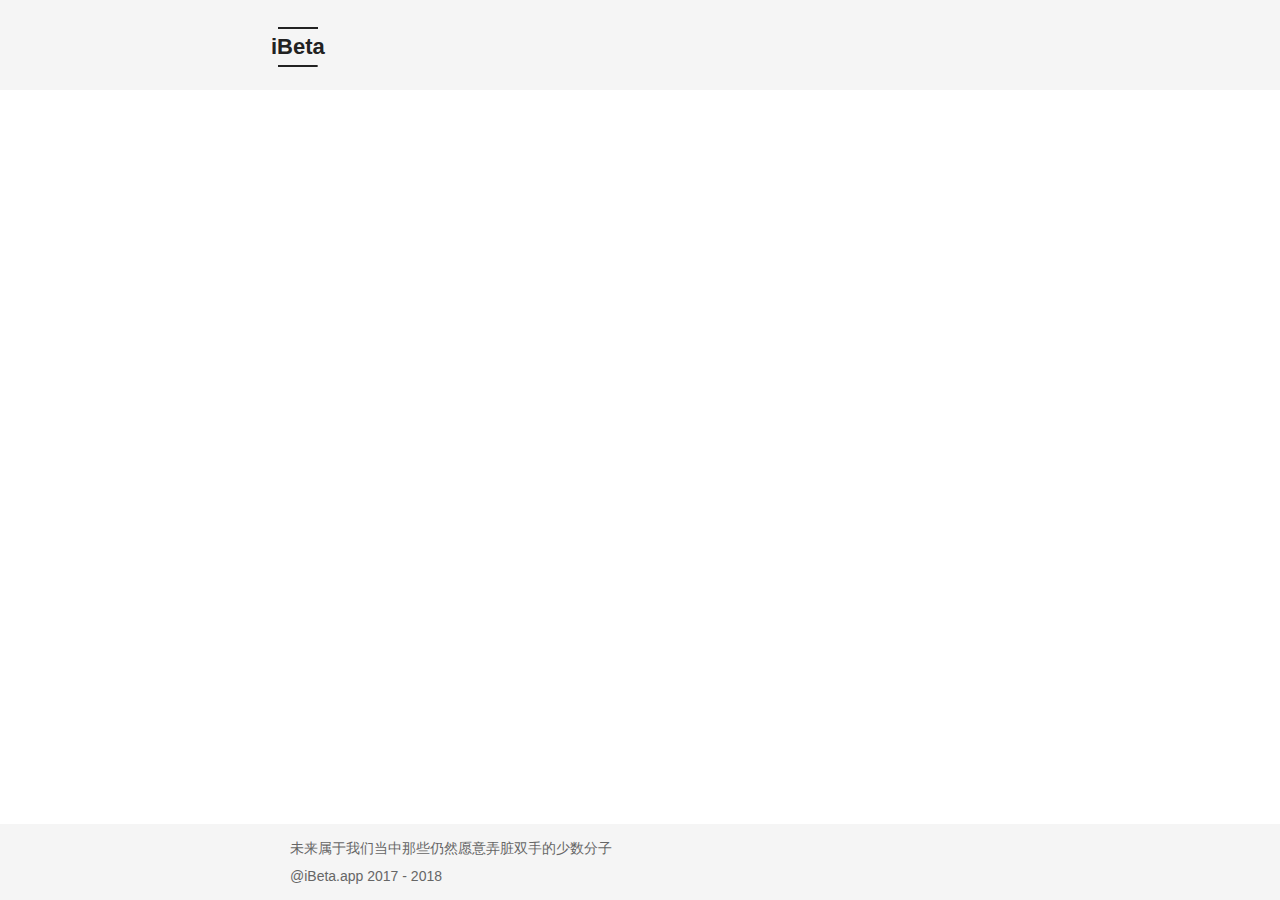
==== commit 2182cf35: "Site updated: 2018-09-03 15:45:14" ====
--- a/index.html
+++ b/index.html
@@ -79,13 +79,16 @@
 
 
 
+<meta name="description" content="未来属于我们当中那些仍然愿意弄脏双手的少数分子">
 <meta property="og:type" content="website">
 <meta property="og:title" content="iBeta">
 <meta property="og:url" content="http://yoursite.com/index.html">
 <meta property="og:site_name" content="iBeta">
+<meta property="og:description" content="未来属于我们当中那些仍然愿意弄脏双手的少数分子">
 <meta property="og:locale" content="zh-Hans">
 <meta name="twitter:card" content="summary">
 <meta name="twitter:title" content="iBeta">
+<meta name="twitter:description" content="未来属于我们当中那些仍然愿意弄脏双手的少数分子">
 
 
 
@@ -95,7 +98,7 @@
     root: '/',
     scheme: 'Mist',
     version: '5.1.4',
-    sidebar: {"position":"left","display":"post","offset":12,"b2t":false,"scrollpercent":false,"onmobile":false},
+    sidebar: {"position":"left","display":"remove","offset":12,"b2t":false,"scrollpercent":false,"onmobile":false},
     fancybox: true,
     tabs: true,
     motion: {"enable":true,"async":false,"transition":{"post_block":"fadeIn","post_header":"slideDownIn","post_body":"slideDownIn","coll_header":"slideLeftIn","sidebar":"slideUpIn"}},
@@ -188,7 +191,7 @@
       
         
         <li class="menu-item menu-item-archives">
-          <a href="/archive/" rel="section">
+          <a href="/archives/" rel="section">
             
               <i class="menu-item-icon fa fa-fw fa-archive"></i> <br />
             
@@ -249,10 +252,10 @@
   
   
   <div class="post-block">
-    <link itemprop="mainEntityOfPage" href="http://yoursite.com/2018/09/02/postName/">
+    <link itemprop="mainEntityOfPage" href="http://yoursite.com/2018/09/03/测试文章/">
 
     <span hidden itemprop="author" itemscope itemtype="http://schema.org/Person">
-      <meta itemprop="name" content="John Doe">
+      <meta itemprop="name" content="未来属于我们当中那些仍然愿意弄脏双手的少数分子">
       <meta itemprop="description" content="">
       <meta itemprop="image" content="/images/avatar.gif">
     </span>
@@ -268,7 +271,7 @@
         
           <h1 class="post-title" itemprop="name headline">
                 
-                <a class="post-title-link" href="/2018/09/02/postName/" itemprop="url">postName</a></h1>
+                <a class="post-title-link" href="/2018/09/03/测试文章/" itemprop="url">测试文章</a></h1>
         
 
         <div class="post-meta">
@@ -280,8 +283,8 @@
               
                 <span class="post-meta-item-text">发表于</span>
               
-              <time title="创建于" itemprop="dateCreated datePublished" datetime="2018-09-02T16:15:15+08:00">
-                2018-09-02
+              <time title="创建于" itemprop="dateCreated datePublished" datetime="2018-09-03T15:14:36+08:00">
+                2018-09-03
               </time>
             
 
@@ -290,6 +293,28 @@
             
           </span>
 
+          
+            <span class="post-category" >
+            
+              <span class="post-meta-divider">|</span>
+            
+              <span class="post-meta-item-icon">
+                <i class="fa fa-folder-o"></i>
+              </span>
+              
+                <span class="post-meta-item-text">分类于</span>
+              
+              
+                <span itemprop="about" itemscope itemtype="http://schema.org/Thing">
+                  <a href="/categories/连载阅读测评/" itemprop="url" rel="index">
+                    <span itemprop="name">连载阅读测评</span>
+                  </a>
+                </span>
+
+                
+                
+              
+            </span>
           
 
           
@@ -355,240 +380,36 @@
 
 
     
-      
-
-  
-
-  
-  
-  
-
-  <article class="post post-type-normal" itemscope itemtype="http://schema.org/Article">
-  
-  
-  
-  <div class="post-block">
-    <link itemprop="mainEntityOfPage" href="http://yoursite.com/2018/09/02/hello-world/">
-
-    <span hidden itemprop="author" itemscope itemtype="http://schema.org/Person">
-      <meta itemprop="name" content="John Doe">
-      <meta itemprop="description" content="">
-      <meta itemprop="image" content="/images/avatar.gif">
-    </span>
-
-    <span hidden itemprop="publisher" itemscope itemtype="http://schema.org/Organization">
-      <meta itemprop="name" content="iBeta">
-    </span>
-
-    
-      <header class="post-header">
-
-        
-        
-          <h1 class="post-title" itemprop="name headline">
-                
-                <a class="post-title-link" href="/2018/09/02/hello-world/" itemprop="url">Hello World</a></h1>
-        
-
-        <div class="post-meta">
-          <span class="post-time">
-            
-              <span class="post-meta-item-icon">
-                <i class="fa fa-calendar-o"></i>
-              </span>
-              
-                <span class="post-meta-item-text">发表于</span>
-              
-              <time title="创建于" itemprop="dateCreated datePublished" datetime="2018-09-02T15:50:26+08:00">
-                2018-09-02
-              </time>
-            
-
-            
-
-            
-          </span>
-
-          
-
-          
-            
-          
-
-          
-          
-
-          
-
-          
+  </section>
+
+  
+
+
+          </div>
+          
+
 
           
 
         </div>
-      </header>
-    
-
-    
-    
-    
-    <div class="post-body" itemprop="articleBody">
-
-      
-      
-
-      
-        
-          
-            <p>Welcome to <a href="https://hexo.io/" target="_blank" rel="noopener">Hexo</a>! This is your very first post. Check <a href="https://hexo.io/docs/" target="_blank" rel="noopener">documentation</a> for more info. If you get any problems when using Hexo, you can find the answer in <a href="https://hexo.io/docs/troubleshooting.html" target="_blank" rel="noopener">troubleshooting</a> or you can ask me on <a href="https://github.com/hexojs/hexo/issues" target="_blank" rel="noopener">GitHub</a>.</p>
-<h2 id="Quick-Start"><a href="#Quick-Start" class="headerlink" title="Quick Start"></a>Quick Start</h2><h3 id="Create-a-new-post"><a href="#Create-a-new-post" class="headerlink" title="Create a new post"></a>Create a new post</h3><figure class="highlight bash"><table><tr><td class="gutter"><pre><span class="line">1</span><br></pre></td><td class="code"><pre><span class="line">$ hexo new <span class="string">"My New Post"</span></span><br></pre></td></tr></table></figure>
-<p>More info: <a href="https://hexo.io/docs/writing.html" target="_blank" rel="noopener">Writing</a></p>
-<h3 id="Run-server"><a href="#Run-server" class="headerlink" title="Run server"></a>Run server</h3><figure class="highlight bash"><table><tr><td class="gutter"><pre><span class="line">1</span><br></pre></td><td class="code"><pre><span class="line">$ hexo server</span><br></pre></td></tr></table></figure>
-<p>More info: <a href="https://hexo.io/docs/server.html" target="_blank" rel="noopener">Server</a></p>
-<h3 id="Generate-static-files"><a href="#Generate-static-files" class="headerlink" title="Generate static files"></a>Generate static files</h3><figure class="highlight bash"><table><tr><td class="gutter"><pre><span class="line">1</span><br></pre></td><td class="code"><pre><span class="line">$ hexo generate</span><br></pre></td></tr></table></figure>
-<p>More info: <a href="https://hexo.io/docs/generating.html" target="_blank" rel="noopener">Generating</a></p>
-<h3 id="Deploy-to-remote-sites"><a href="#Deploy-to-remote-sites" class="headerlink" title="Deploy to remote sites"></a>Deploy to remote sites</h3><figure class="highlight bash"><table><tr><td class="gutter"><pre><span class="line">1</span><br></pre></td><td class="code"><pre><span class="line">$ hexo deploy</span><br></pre></td></tr></table></figure>
-<p>More info: <a href="https://hexo.io/docs/deployment.html" target="_blank" rel="noopener">Deployment</a></p>
-
-          
-        
-      
-    </div>
-    
-    
-    
-
-    
-
-    
-
-    
-
-    <footer class="post-footer">
-      
-
-      
-
-      
-
-      
-      
-        <div class="post-eof"></div>
-      
-    </footer>
-  </div>
-  
-  
-  
-  </article>
-
-
-    
-  </section>
-
-  
-
-
-          </div>
-          
-
-
-          
-
-        </div>
-        
-          
-  
-  <div class="sidebar-toggle">
-    <div class="sidebar-toggle-line-wrap">
-      <span class="sidebar-toggle-line sidebar-toggle-line-first"></span>
-      <span class="sidebar-toggle-line sidebar-toggle-line-middle"></span>
-      <span class="sidebar-toggle-line sidebar-toggle-line-last"></span>
-    </div>
-  </div>
-
-  <aside id="sidebar" class="sidebar">
-    
-    <div class="sidebar-inner">
-
-      
-
-      
-
-      <section class="site-overview-wrap sidebar-panel sidebar-panel-active">
-        <div class="site-overview">
-          <div class="site-author motion-element" itemprop="author" itemscope itemtype="http://schema.org/Person">
-            
-              <p class="site-author-name" itemprop="name">John Doe</p>
-              <p class="site-description motion-element" itemprop="description"></p>
-          </div>
-
-          <nav class="site-state motion-element">
-
-            
-              <div class="site-state-item site-state-posts">
-              
-                <a href="/archive/">
-              
-                  <span class="site-state-item-count">2</span>
-                  <span class="site-state-item-name">日志</span>
-                </a>
-              </div>
-            
-
-            
-
-            
-
-          </nav>
-
-          
-
-          
-
-          
-          
-
-          
-          
-
-          
-
-        </div>
-      </section>
-
-      
-
-      
-
-    </div>
-  </aside>
-
-
         
       </div>
     </main>
 
     <footer id="footer" class="footer">
       <div class="footer-inner">
-        <div class="copyright">&copy; <span itemprop="copyrightYear">2018</span>
-  <span class="with-love">
-    <i class="fa fa-user"></i>
-  </span>
-  <span class="author" itemprop="copyrightHolder">John Doe</span>
+        <div class="copyright"> <span itemprop="copyrightYear"></span>
+
+  <span class="author" itemprop="copyrightHolder">未来属于我们当中那些仍然愿意弄脏双手的少数分子</span>
 
   
 </div>
 
 
-  <div class="powered-by">由 <a class="theme-link" target="_blank" href="https://hexo.io">Hexo</a> 强力驱动</div>
-
-
-
-  <span class="post-meta-divider">|</span>
-
-
-
-  <div class="theme-info">主题 &mdash; <a class="theme-link" target="_blank" href="https://github.com/iissnan/hexo-theme-next">NexT.Mist</a> v5.1.4</div>
+
+
+
+  <div class="theme-info">@iBeta.app 2017 - 2018 
 
 
 
--- a/css/main.css
+++ b/css/main.css
@@ -1822,7 +1822,7 @@
   width: 4px;
   height: 4px;
   border-radius: 50%;
-  background: #ad14b6;
+  background: #ffec60;
 }
 .links-of-blogroll {
   font-size: 13px;
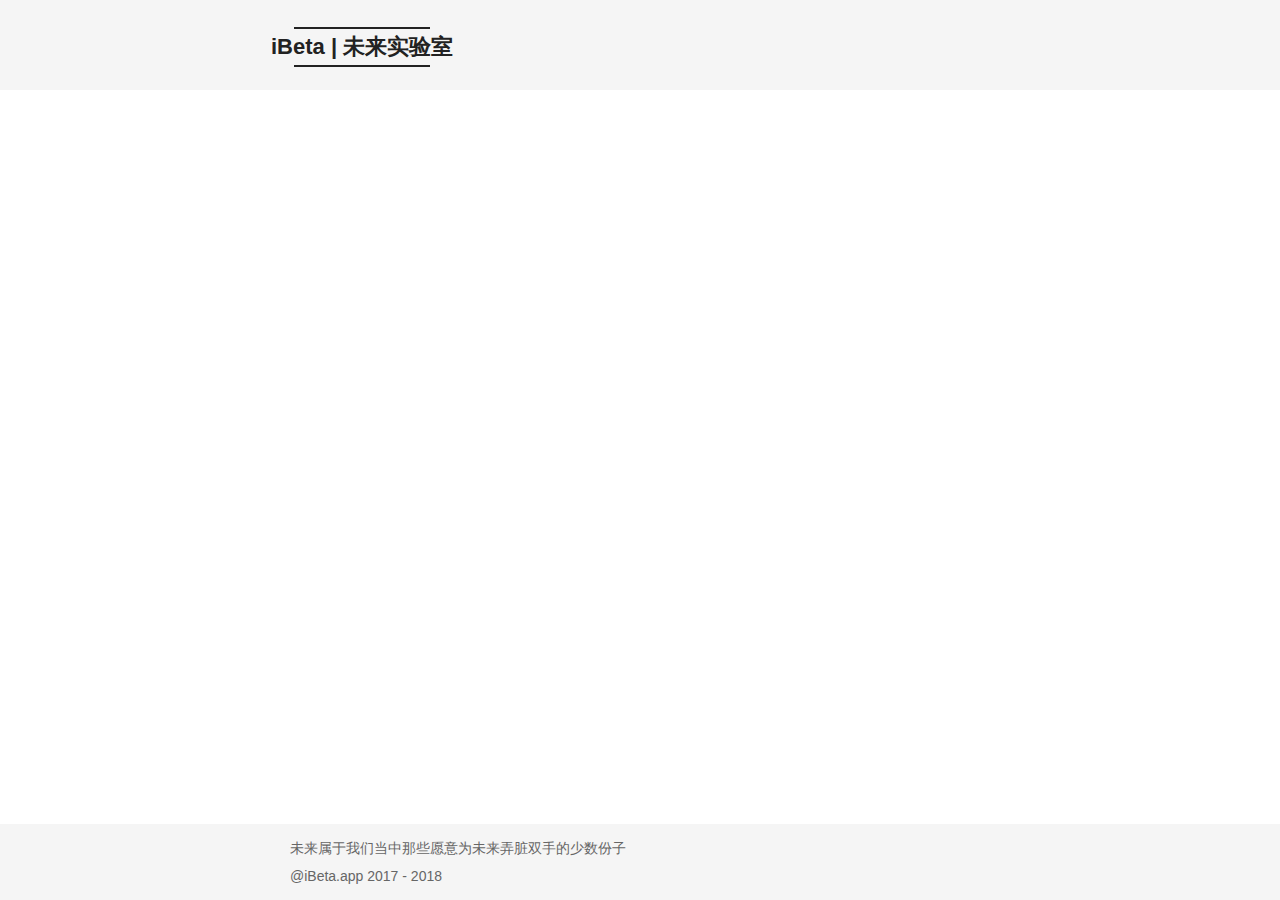
==== commit 24c4c7d3: "Site updated: 2018-09-03 21:00:53" ====
--- a/index.html
+++ b/index.html
@@ -79,16 +79,17 @@
 
 
 
-<meta name="description" content="未来属于我们当中那些仍然愿意弄脏双手的少数分子">
+<meta name="description" content="iBeta—iOS、Mac系统描述文件下载，iOS、Mac系统软件测评「未来属于我们当中那些愿意为未来弄脏双手的少数份子」">
+<meta name="keywords" content="ibeta,iOS12描述文件下载,Mac描述文件下载,macos mojove下载,10.14下载，iOS12固件下载，iOS固件下载，Mac固件下载">
 <meta property="og:type" content="website">
-<meta property="og:title" content="iBeta">
+<meta property="og:title" content="iBeta | 未来实验室">
 <meta property="og:url" content="http://yoursite.com/index.html">
-<meta property="og:site_name" content="iBeta">
-<meta property="og:description" content="未来属于我们当中那些仍然愿意弄脏双手的少数分子">
+<meta property="og:site_name" content="iBeta | 未来实验室">
+<meta property="og:description" content="iBeta—iOS、Mac系统描述文件下载，iOS、Mac系统软件测评「未来属于我们当中那些愿意为未来弄脏双手的少数份子」">
 <meta property="og:locale" content="zh-Hans">
 <meta name="twitter:card" content="summary">
-<meta name="twitter:title" content="iBeta">
-<meta name="twitter:description" content="未来属于我们当中那些仍然愿意弄脏双手的少数分子">
+<meta name="twitter:title" content="iBeta | 未来实验室">
+<meta name="twitter:description" content="iBeta—iOS、Mac系统描述文件下载，iOS、Mac系统软件测评「未来属于我们当中那些愿意为未来弄脏双手的少数份子」">
 
 
 
@@ -124,12 +125,22 @@
 
 
 
-  <title>iBeta</title>
-  
-
-
-
-
+  <title>iBeta | 未来实验室</title>
+  
+
+
+
+
+
+  <script type="text/javascript">
+    var _hmt = _hmt || [];
+    (function() {
+      var hm = document.createElement("script");
+      hm.src = "https://hm.baidu.com/hm.js?8fc1d07b997f643a6a0f9f26b1c414f9";
+      var s = document.getElementsByTagName("script")[0];
+      s.parentNode.insertBefore(hm, s);
+    })();
+  </script>
 
 
 
@@ -155,7 +166,7 @@
     <div class="custom-logo-site-title">
       <a href="/"  class="brand" rel="start">
         <span class="logo-line-before"><i></i></span>
-        <span class="site-title">iBeta</span>
+        <span class="site-title">iBeta | 未来实验室</span>
         <span class="logo-line-after"><i></i></span>
       </a>
     </div>
@@ -255,13 +266,13 @@
     <link itemprop="mainEntityOfPage" href="http://yoursite.com/2018/09/03/测试文章/">
 
     <span hidden itemprop="author" itemscope itemtype="http://schema.org/Person">
-      <meta itemprop="name" content="未来属于我们当中那些仍然愿意弄脏双手的少数分子">
+      <meta itemprop="name" content="未来属于我们当中那些愿意为未来弄脏双手的少数份子">
       <meta itemprop="description" content="">
       <meta itemprop="image" content="/images/avatar.gif">
     </span>
 
     <span hidden itemprop="publisher" itemscope itemtype="http://schema.org/Organization">
-      <meta itemprop="name" content="iBeta">
+      <meta itemprop="name" content="iBeta | 未来实验室">
     </span>
 
     
@@ -344,9 +355,20 @@
 
       
         
-          
-            
-          
+          <hr>
+<p><img src="https://qn.zhangyongcun.com/2017-11-28-hero-1.png" alt=""></p>
+<h3 id="为什么需要自己搭建网盘"><a href="#为什么需要自己搭建网盘" class="headerlink" title="为什么需要自己搭建网盘"></a>为什么需要自己搭建网盘</h3><ul>
+<li>目前网盘大部分不是限速就是限制容量，体验太差；</li>
+<li>分享不受限制，高级功能不受会员限制；</li>
+<li>具有局域网最大速度访问优势，在线浏览图片、影音速度都可以慢速需求。</li>
+</ul>
+          <!--noindex-->
+          <div class="post-button text-center">
+            <a class="btn" href="/2018/09/03/测试文章/#more" rel="contents">
+              阅读全文 &raquo;
+            </a>
+          </div>
+          <!--/noindex-->
         
       
     </div>
@@ -400,7 +422,7 @@
       <div class="footer-inner">
         <div class="copyright"> <span itemprop="copyrightYear"></span>
 
-  <span class="author" itemprop="copyrightHolder">未来属于我们当中那些仍然愿意弄脏双手的少数分子</span>
+  <span class="author" itemprop="copyrightHolder">未来属于我们当中那些愿意为未来弄脏双手的少数份子</span>
 
   
 </div>
@@ -546,6 +568,19 @@
 
 
 
+<!-- LOCAL: You can save these files to your site and update links -->
+    
+        
+        <link rel="stylesheet" href="https://imsun.github.io/gitment/style/default.css">
+        <script src="https://imsun.github.io/gitment/dist/gitment.browser.js"></script>
+    
+<!-- END LOCAL -->
+
+    
+
+    
+
+
 
 
 
--- a/css/main.css
+++ b/css/main.css
@@ -1822,7 +1822,7 @@
   width: 4px;
   height: 4px;
   border-radius: 50%;
-  background: #ffec60;
+  background: #328b7d;
 }
 .links-of-blogroll {
   font-size: 13px;
@@ -2207,6 +2207,19 @@
 .theme-next .this_ua.browser.QQBrowser {
   background-color: #78ace9 !important;
   border-color: #4cae4c !important;
+}
+#gitment-display-button {
+  display: inline-block;
+  padding: 0 15px;
+  color: #0a9caf;
+  cursor: pointer;
+  font-size: 14px;
+  border: 1px solid #0a9caf;
+  border-radius: 4px;
+}
+#gitment-display-button:hover {
+  color: #fff;
+  background: #0a9caf;
 }
 .post-spread {
   margin-top: 20px;
